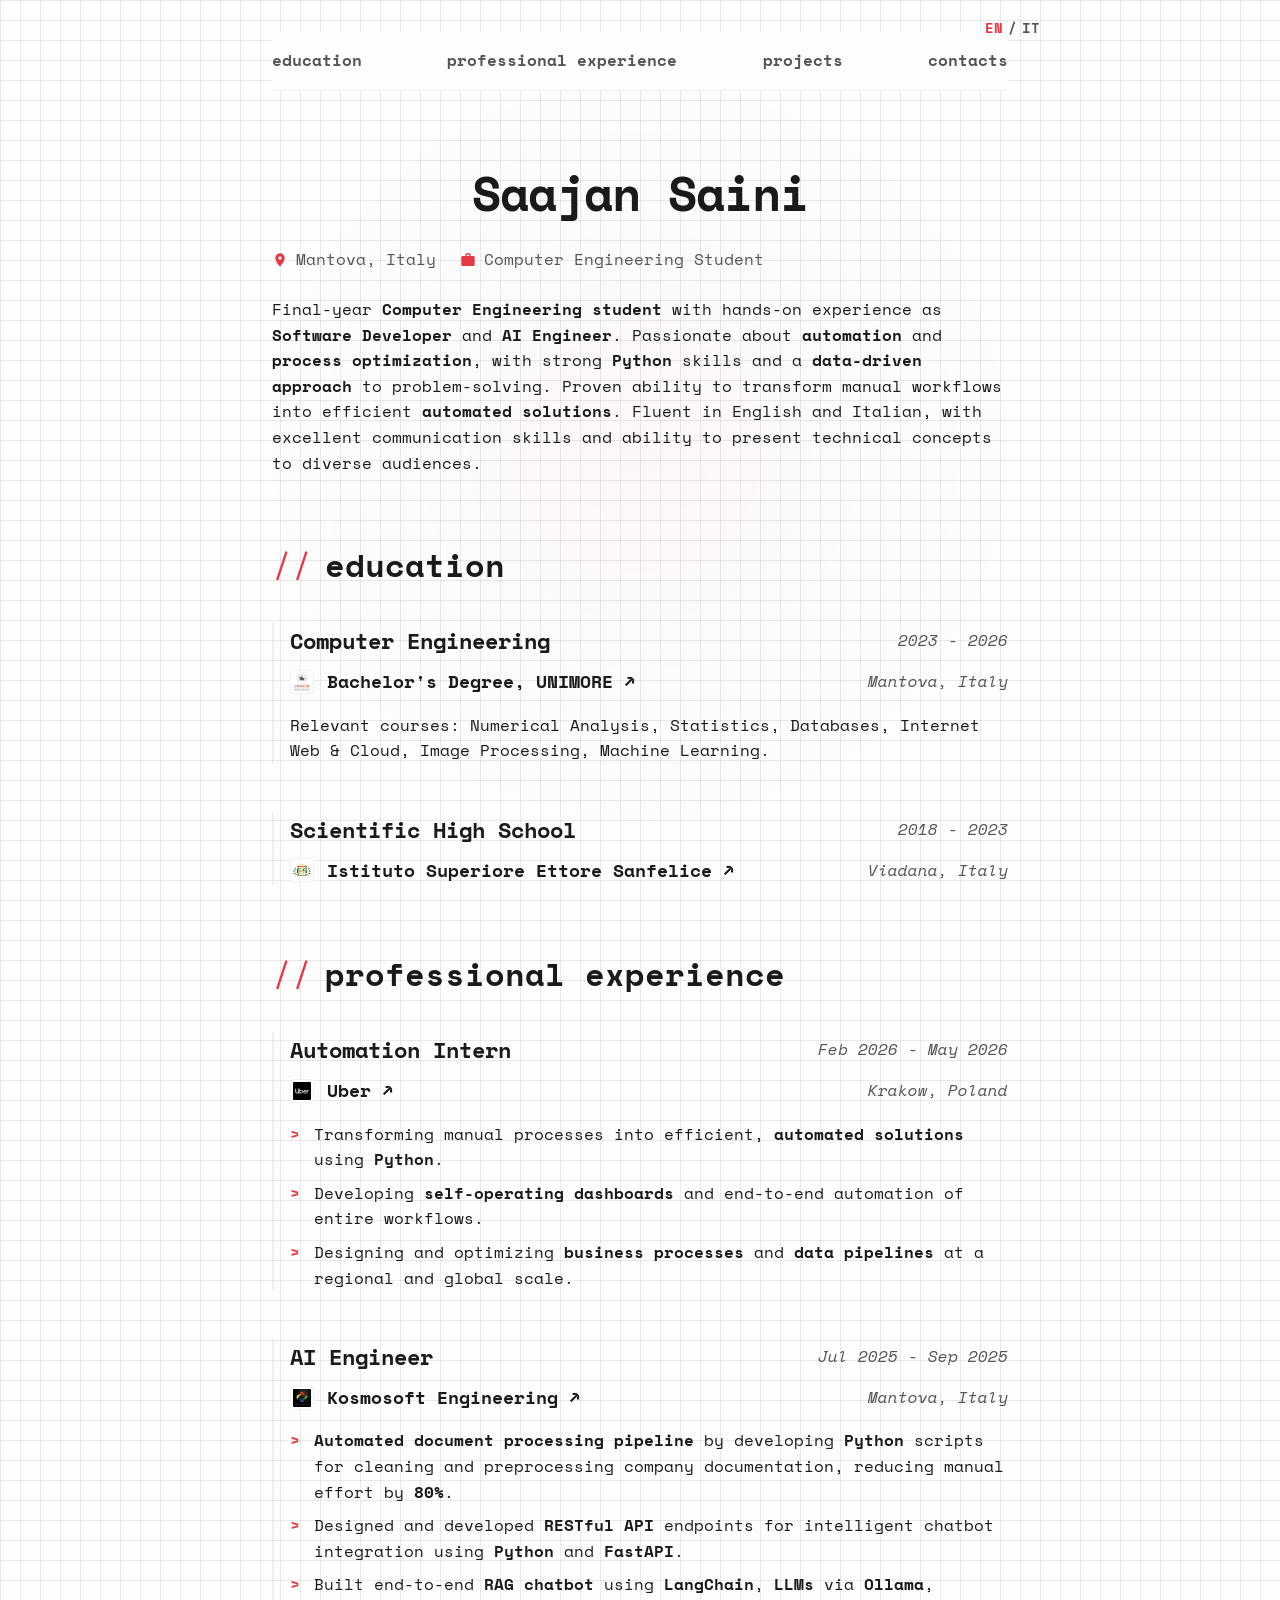
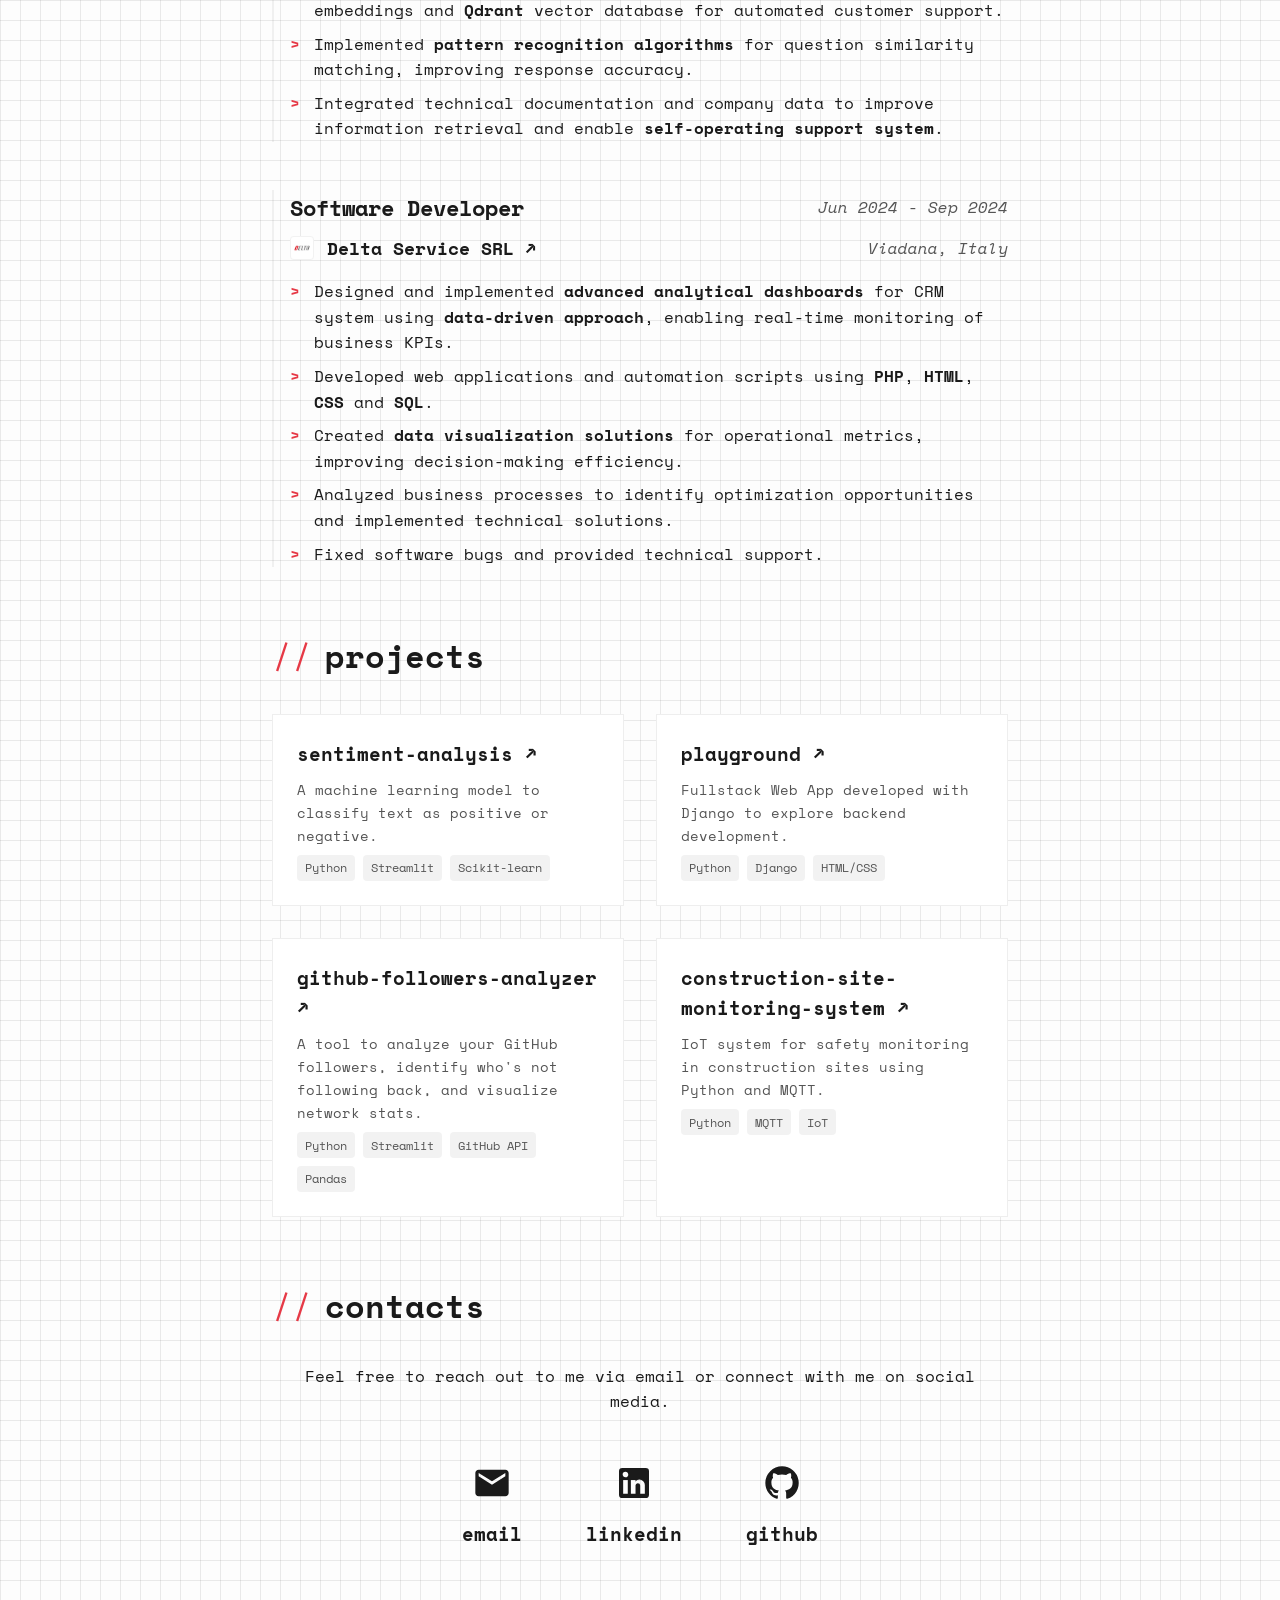
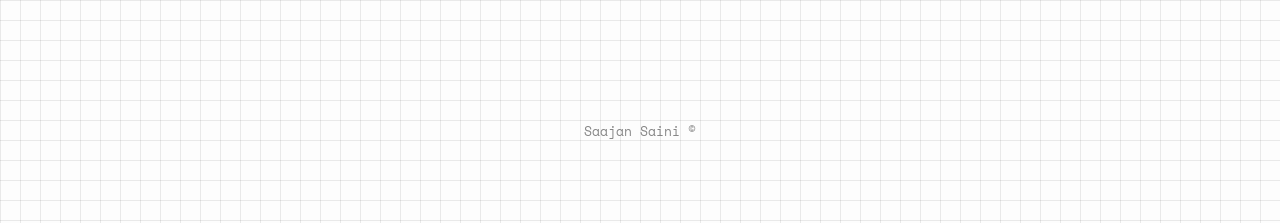
==== index.html @ 2922c790 "changed internship end date" ====
<!DOCTYPE html>
<html lang="en">

<head>
    <meta charset="UTF-8">
    <meta name="viewport" content="width=device-width, initial-scale=1.0">
    <title>Saajan Saini</title>
    <link rel="stylesheet" href="style.css">
    <link rel="preconnect" href="https://fonts.googleapis.com">
    <link rel="preconnect" href="https://fonts.gstatic.com" crossorigin>
    <link href="https://fonts.googleapis.com/css2?family=Space+Mono:wght@400;700&display=swap" rel="stylesheet">
    <link rel="icon" href="favicon.svg" type="image/svg+xml">
</head>

<body class="home-page">
    <div class="container">
        <nav class="navbar">
            <ul>
                <li><a href="#education" data-i18n="nav.education">education</a></li>
                <li><a href="#experience" data-i18n="nav.experience">professional experience</a></li>
                <li><a href="#projects" data-i18n="nav.projects">projects</a></li>
                <li><a href="#contacts" data-i18n="nav.contacts">contacts</a></li>
            </ul>
            <div class="language-switcher">
                <span id="lang-en" class="lang-option active">EN</span>
                <span class="separator">/</span>
                <span id="lang-it" class="lang-option">IT</span>
            </div>
        </nav>

        <header id="home">
            <h1>Saajan Saini</h1>
            <div class="header-info">
                <div class="info-item">
                    <svg width="16" height="16" viewBox="0 0 24 24" fill="none" xmlns="http://www.w3.org/2000/svg">
                        <path
                            d="M12 2C8.13 2 5 5.13 5 9c0 5.25 7 13 7 13s7-7.75 7-13c0-3.87-3.13-7-7-7zm0 9.5c-1.38 0-2.5-1.12-2.5-2.5s1.12-2.5 2.5-2.5 2.5 1.12 2.5 2.5-1.12 2.5-2.5 2.5z"
                            fill="currentColor" />
                    </svg>
                    <span data-i18n="loc.mantova">Mantova, Italy</span>
                </div>
                <div class="info-item">
                    <svg width="16" height="16" viewBox="0 0 24 24" fill="none" xmlns="http://www.w3.org/2000/svg">
                        <path
                            d="M20 6h-4V4c0-1.11-.89-2-2-2h-4c-1.11 0-2 .89-2 2v2H4c-1.11 0-1.99.89-1.99 2L2 19c0 1.11.89 2 2 2h16c1.11 0 2-.89 2-2V8c0-1.11-.89-2-2-2zm-6 0h-4V4h4v2z"
                            fill="currentColor" />
                    </svg>
                    <span data-i18n="header.role">Computer Engineering Student</span>
                </div>
            </div>
            <p data-i18n="header.description">Final-year <strong>Computer Engineering student</strong> with hands-on
                experience as <strong>Software
                    Developer</strong> and <strong>AI Engineer</strong>.
                Passionate about <strong>automation</strong> and <strong>process optimization</strong>, with strong
                <strong>Python</strong> skills and a <strong>data-driven approach</strong> to
                problem-solving. Proven ability to transform manual workflows into efficient <strong>automated
                    solutions</strong>. Fluent
                in English
                and Italian, with excellent communication skills and ability to present technical concepts to diverse
                audiences.
            </p>
        </header>

        <section id="education">
            <h2 data-i18n="section.education">education</h2>
            <div class="education-item">
                <div class="education-header">
                    <h3 data-i18n="edu.uni.title">Computer
                        Engineering</h3>
                    <span class="date">2023 - 2026</span>
                </div>
                <div class="education-subheader">
                    <div class="name-wrapper">
                        <img src="logos/unimore.jpeg" alt="Unimore Logo" class="company-logo">
                        <p class="institution">
                            <span data-i18n="edu.uni.degree_prefix">Bachelor's Degree, </span>
                            <a href="https://inginf.unimn.it" target="_blank" data-i18n="edu.uni.name">UNIMORE
                                &#8599;</a>
                        </p>
                    </div>
                    <span class="location" data-i18n="loc.mantova">Mantova, Italy</span>
                </div>
                <p data-i18n="edu.uni.courses">Relevant courses: Numerical Analysis, Statistics,
                    Databases, Internet Web & Cloud, Image
                    Processing,
                    Machine Learning.
                </p>
            </div>
            <div class="education-item">
                <div class="education-header">
                    <h3 data-i18n="edu.hs.title">Scientific
                        High School</h3>
                    <span class="date">2018 - 2023</span>
                </div>
                <div class="education-subheader">
                    <div class="name-wrapper">
                        <img src="logos/sanfelice.jpeg" alt="Sanfelice Logo" class="company-logo">
                        <p class="institution">
                            <a href="https://www.istitutosanfelice.edu.it/percorsi-studio?id=13" target="_blank"
                                data-i18n="edu.hs.name">Istituto Superiore Ettore Sanfelice &#8599;</a>
                        </p>
                    </div>
                    <span class="location" data-i18n="loc.viadana">Viadana, Italy</span>
                </div>
            </div>
        </section>

        <section id="experience" class="work">
            <h2 data-i18n="section.experience">professional experience</h2>
            <div class="job">
                <div class="job-header">
                    <h3>Automation Intern</h3>
                    <span class="date" data-i18n="exp.uber.date">Feb 2026 - May 2026</span>
                </div>
                <div class="job-subheader">
                    <div class="name-wrapper">
                        <img src="logos/uber.jpeg" alt="Uber Logo" class="company-logo">
                        <p class="company"><a href="https://www.uber.com" target="_blank">Uber &#8599;</a></p>
                    </div>
                    <span class="location" data-i18n="loc.krakow">Krakow, Poland</span>
                </div>
                <ul>
                    <li data-i18n="exp.uber.desc1">Transforming manual processes into efficient, <strong>automated
                            solutions</strong> using <strong>Python</strong>.</li>
                    <li data-i18n="exp.uber.desc2">Developing <strong>self-operating dashboards</strong> and end-to-end
                        automation of entire workflows.</li>
                    <li data-i18n="exp.uber.desc3">Designing and optimizing <strong>business processes</strong> and
                        <strong>data pipelines</strong> at a regional and global scale.
                    </li>
                </ul>
            </div>
            <div class="job">
                <div class="job-header">
                    <h3>AI Engineer</h3>
                    <span class="date" data-i18n="exp.kosmo.date">Jul 2025 - Sep 2025</span>
                </div>
                <div class="job-subheader">
                    <div class="name-wrapper">
                        <img src="logos/kosmosoft_engineering.jpeg" alt="Kosmosoft Logo" class="company-logo">
                        <p class="company"><a href="https://www.kosmosoft.eu" target="_blank">Kosmosoft Engineering
                                &#8599;</a></p>
                    </div>
                    <span class="location" data-i18n="loc.mantova">Mantova, Italy</span>
                </div>
                <ul>
                    <li data-i18n="exp.kosmo.desc1"><strong>Automated document processing pipeline</strong> by
                        developing <strong>Python</strong>
                        scripts for cleaning and
                        preprocessing company documentation, reducing manual effort by <strong>80%</strong>.</li>
                    <li data-i18n="exp.kosmo.desc2">Designed and developed <strong>RESTful API</strong> endpoints for
                        intelligent chatbot
                        integration using <strong>Python</strong>
                        and <strong>FastAPI</strong>.</li>
                    <li data-i18n="exp.kosmo.desc3">Built end-to-end <strong>RAG chatbot</strong> using
                        <strong>LangChain</strong>,
                        <strong>LLMs</strong> via <strong>Ollama</strong>, embeddings and <strong>Qdrant</strong> vector
                        database for automated customer support.
                    </li>
                    <li data-i18n="exp.kosmo.desc4">Implemented <strong>pattern recognition algorithms</strong> for
                        question similarity matching,
                        improving response
                        accuracy.</li>
                    <li data-i18n="exp.kosmo.desc5">Integrated technical documentation and company data to improve
                        information retrieval and enable
                        <strong>self-operating support system</strong>.
                    </li>
                </ul>
            </div>
            <div class="job">
                <div class="job-header">
                    <h3>Software Developer</h3>
                    <span class="date" data-i18n="exp.delta.date">Jun 2024 - Sep 2024</span>
                </div>
                <div class="job-subheader">
                    <div class="name-wrapper">
                        <img src="logos/delta_service.jpeg" alt="Delta Service Logo" class="company-logo">
                        <p class="company"><a href="https://www.deltaviadana.it" target="_blank">Delta Service SRL
                                &#8599;</a></p>
                    </div>
                    <span class="location" data-i18n="loc.viadana">Viadana, Italy</span>
                </div>
                <ul>
                    <li data-i18n="exp.delta.desc1">Designed and implemented <strong>advanced analytical
                            dashboards</strong> for CRM system using
                        <strong>data-driven
                            approach</strong>, enabling real-time monitoring of business KPIs.
                    </li>
                    <li data-i18n="exp.delta.desc2">Developed web applications and automation scripts using
                        <strong>PHP</strong>,
                        <strong>HTML</strong>, <strong>CSS</strong> and <strong>SQL</strong>.
                    </li>
                    <li data-i18n="exp.delta.desc3">Created <strong>data visualization solutions</strong> for
                        operational metrics, improving
                        decision-making
                        efficiency.</li>
                    <li data-i18n="exp.delta.desc4">Analyzed business processes to identify optimization opportunities
                        and implemented technical
                        solutions.</li>
                    <li data-i18n="exp.delta.desc5">Fixed software bugs and provided technical support.</li>
                </ul>
            </div>
        </section>

        <section id="projects">
            <h2 data-i18n="section.projects">projects</h2>
            <ul>
                <li>
                    <a href="https://github.com/saajann/sentiment-analysis" target="_blank">sentiment-analysis
                        &#8599;</a>
                    <p data-i18n="proj.sentiment">A machine learning model to classify text as positive or negative.</p>
                    <div class="tech-stack">
                        <span class="tech-tag">Python</span>
                        <span class="tech-tag">Streamlit</span>
                        <span class="tech-tag">Scikit-learn</span>
                    </div>
                </li>
                <li>
                    <a href="https://github.com/saajann/playground" target="_blank">playground &#8599;</a>
                    <p data-i18n="proj.playground">Fullstack Web App developed with Django to explore backend
                        development.</p>
                    <div class="tech-stack">
                        <span class="tech-tag">Python</span>
                        <span class="tech-tag">Django</span>
                        <span class="tech-tag">HTML/CSS</span>
                    </div>
                </li>
                <li>
                    <a href="https://github.com/saajann/github-followers-analyzer"
                        target="_blank">github-followers-analyzer &#8599;</a>
                    <p data-i18n="proj.followers">A tool to analyze your GitHub followers, identify who's not following
                        back, and visualize network
                        stats.</p>
                    <div class="tech-stack">
                        <span class="tech-tag">Python</span>
                        <span class="tech-tag">Streamlit</span>
                        <span class="tech-tag">GitHub API</span>
                        <span class="tech-tag">Pandas</span>
                    </div>
                </li>
                <li>
                    <a href="https://github.com/saajann/construction-site-monitoring-system"
                        target="_blank">construction-site-monitoring-system &#8599;</a>
                    <p data-i18n="proj.iot">IoT system for safety monitoring in construction sites using Python and
                        MQTT.</p>
                    <div class="tech-stack">
                        <span class="tech-tag">Python</span>
                        <span class="tech-tag">MQTT</span>
                        <span class="tech-tag">IoT</span>
                    </div>
                </li>
            </ul>
        </section>

        <section id="contacts">
            <h2 data-i18n="section.contacts">contacts</h2>
            <p data-i18n="contacts.desc">Feel free to reach out to me via email or connect with me on social media.</p>
            <ul>
                <li>
                    <a href="mailto:">
                        <svg viewBox="0 0 24 24" xmlns="http://www.w3.org/2000/svg">
                            <path
                                d="M20 4H4c-1.1 0-1.99.9-1.99 2L2 18c0 1.1.9 2 2 2h16c1.1 0 2-.9 2-2V6c0-1.1-.9-2-2-2zm0 4l-8 5-8-5V6l8 5 8-5v2z" />
                        </svg>
                        <span>email</span>
                    </a>
                </li>
                <li>
                    <a href="https://linkedin.com/in/saajan-saini" target="_blank">
                        <svg viewBox="0 0 24 24" xmlns="http://www.w3.org/2000/svg">
                            <path
                                d="M19 3a2 2 0 0 1 2 2v14a2 2 0 0 1-2 2H5a2 2 0 0 1-2-2V5a2 2 0 0 1 2-2h14m-.5 15.5v-5.3a3.26 3.26 0 0 0-3.26-3.26c-.85 0-1.84.52-2.32 1.3v-1.11h-2.79v8.37h2.79v-4.93c0-.77.62-1.4 1.39-1.4a1.4 1.4 0 0 1 1.4 1.4v4.93h2.79M6.88 8.56a1.68 1.68 0 0 0 1.68-1.68c0-.93-.75-1.69-1.68-1.69a1.69 1.69 0 0 0-1.69 1.69c0 .93.76 1.68 1.69 1.68m1.39 9.94v-8.37H5.5v8.37h2.77z" />
                        </svg>
                        <span>linkedin</span>
                    </a>
                </li>
                <li>
                    <a href="https://github.com/saajann" target="_blank">
                        <svg viewBox="0 0 24 24" xmlns="http://www.w3.org/2000/svg">
                            <path
                                d="M12 2A10 10 0 0 0 2 12c0 4.42 2.87 8.17 6.84 9.5.5.08.66-.17.66-.45v-1.69c-2.77.6-3.36-1.34-3.36-1.34-.46-1.16-1.11-1.47-1.11-1.47-.91-.62.07-.6.07-.6 1 .07 1.53 1.03 1.53 1.03.87 1.52 2.34 1.07 2.91.83.09-.65.35-1.09.63-1.34-2.22-.25-4.55-1.11-4.55-4.92 0-1.11.38-2 1.03-2.71-.1-.25-.45-1.29.1-2.64 0 0 .84-.27 2.75 1.02a9.56 9.56 0 0 1 5 0c1.91-1.29 2.75-1.02 2.75-1.02.55 1.35.2 2.39.1 2.64.65.71 1.03 1.6 1.03 2.71 0 3.82-2.34 4.66-4.57 4.91.36.31.69.92.69 1.85v2.74c0 .27.16.54.67.45A10 10 0 0 0 12 2z" />
                        </svg>
                        <span>github</span>
                    </a>
                </li>
            </ul>
        </section>

        <footer>
            <p>Saajan Saini &copy;</p>
        </footer>
    </div>
    <script src="script.js"></script>
</body>

</html>
---- style.css ----
html {
    scroll-behavior: smooth;
}

:root {
    --bg-color: #fdfdfd;
    --text-color: #1a1a1a;
    --text-muted: #555;
    --accent-color: #e63946;
    /* Vibrant Red */
    --font-main: 'Space Mono', monospace;
    --spacing-unit: 1rem;
    --container-width: 800px;
}

* {
    box-sizing: border-box;
}

body {
    background-color: var(--bg-color);
    background-image:
        linear-gradient(90deg, rgba(0, 0, 0, 0.08) 1px, transparent 1px),
        linear-gradient(rgba(0, 0, 0, 0.08) 1px, transparent 1px);
    background-size: 20px 20px;
    color: var(--text-color);
    font-family: var(--font-main);
    font-size: 16px;
    line-height: 1.6;
    margin: 0;
    padding: 0;
    min-height: 100vh;
    display: flex;
    flex-direction: column;
}

/* Cool background element */
body::before {
    content: '';
    position: fixed;
    top: 0;
    left: 0;
    width: 100%;
    height: 100%;
    background: radial-gradient(circle at 50% 50%, rgba(230, 57, 70, 0.03) 0%, transparent 50%);
    pointer-events: none;
    z-index: -1;
}

.container {
    max-width: var(--container-width);
    margin: 0 auto;
    padding: 2rem;
    width: 100%;
    flex: 1;
    position: relative;
}

/* Top Bar (Language + Contacts) */
.top-bar {
    display: flex;
    justify-content: flex-end;
    align-items: center;
    gap: 1.5rem;
    margin-bottom: 2rem;
    font-size: 0.9rem;
}



.top-contacts {
    display: flex;
    gap: 1rem;
}

.top-contacts a {
    color: var(--text-muted);
    text-decoration: none;
    border: none;
    transition: color 0.3s ease;
}

.top-contacts a:hover {
    color: var(--accent-color);
}

/* Navbar */
.navbar {
    margin-bottom: 4rem;
    border-bottom: 1px solid rgba(0, 0, 0, 0.05);
    padding-bottom: 1rem;
    background-color: var(--bg-color);
    padding-top: 1rem;
}

.navbar ul {
    list-style: none;
    padding: 0;
    margin: 0;
    display: flex;
    justify-content: space-between;
    align-items: center;
    width: 100%;
}

/* Language Switcher */
.language-switcher {
    position: absolute;
    top: 1rem;
    right: 0;
    display: flex;
    gap: 0.3rem;
    font-size: 0.9rem;
    font-weight: 700;
}

.lang-option {
    cursor: pointer;
    color: var(--text-muted);
    transition: color 0.3s ease;
}

.lang-option.active {
    color: var(--accent-color);
}

.lang-option:hover {
    color: var(--text-color);
}

.separator {
    color: var(--text-muted);
}

.navbar a {
    color: var(--text-muted);
    text-decoration: none;
    border-bottom: none;
    transition: color 0.3s ease;
    font-weight: 700;
}

.navbar a:hover {
    color: var(--accent-color);
}

/* Header */
header {
    margin-bottom: 4rem;
    animation: fadeIn 0.8s ease-out;
}

header h1 {
    font-size: 3rem;
    margin-bottom: 1rem;
    letter-spacing: -1px;
    text-align: center;
}

.header-info {
    display: flex;
    flex-wrap: wrap;
    gap: 1.5rem;
    margin-bottom: 1.5rem;
    color: var(--text-muted);
}

.info-item {
    display: flex;
    align-items: center;
    gap: 0.5rem;
}

.info-item svg {
    color: var(--accent-color);
}

/* Typography */
h1,
h2,
h3,
h4,
h5 {
    font-weight: 700;
    margin: 0;
    color: var(--text-color);
}

h2 {
    font-size: 2rem;
    margin-bottom: 2rem;
    display: flex;
    align-items: center;
}

h2::before {
    content: '//';
    color: var(--accent-color);
    margin-right: 0.8rem;
    font-weight: 400;
}

p {
    margin-bottom: 1rem;
}

a {
    color: var(--text-color);
    text-decoration: none;
    border-bottom: 1px solid var(--text-color);
    transition: all 0.2s ease;
}

a:hover {
    color: var(--accent-color);
    border-bottom-color: var(--accent-color);
}

/* Sections */
section {
    margin: 4rem 0;
    animation: slideUp 0.8s ease-out;
}

/* Education & Experience Items */
.education-item,
.job {
    margin-bottom: 3rem;
    padding-left: 1rem;
    border-left: 2px solid rgba(0, 0, 0, 0.05);
    transition: border-left-color 0.3s ease;
}

.education-item:hover,
.job:hover {
    border-left-color: var(--accent-color);
}

.education-header,
.job-header {
    display: flex;
    justify-content: space-between;
    align-items: center;
    margin-bottom: 0.5rem;
    flex-wrap: wrap;
    gap: 1rem;
}

.job-header h3 {
    font-size: 1.4rem;
    border-bottom: none;
}

.job-title-wrapper {
    display: flex;
    align-items: center;
    gap: 0.8rem;
}

.name-wrapper {
    display: flex;
    align-items: center;
    gap: 0.8rem;
}

.company-logo {
    width: 24px;
    height: 24px;
    border-radius: 4px;
    object-fit: contain;
    background-color: white;
    border: 1px solid rgba(0, 0, 0, 0.05);
    padding: 2px;
}

.education-subheader,
.job-subheader {
    display: flex;
    justify-content: space-between;
    align-items: center;
    margin-bottom: 1rem;
    color: var(--text-muted);
    font-size: 0.9rem;
    flex-wrap: wrap;
    gap: 0.5rem;
}

.institution,
.company {
    font-weight: 700;
    color: var(--text-color);
    margin: 0;
    font-size: 1.15rem;
}

.institution a,
.company a {
    border-bottom: none;
}

.date,
.location {
    color: var(--text-muted);
    font-style: italic;
    font-size: 1rem;
}

.education-header h3,
.education-header h3 a,
.job-header h3 {
    border-bottom: none;
    font-size: 1.4rem;
}

.education-header h3 a:hover {
    color: var(--accent-color);
}

.company a {
    border-bottom: none;
}

/* Lists */
ul {
    list-style: none;
    padding: 0;
    margin: 0;
}

.job ul li,
.education-item ul li {
    position: relative;
    padding-left: 1.5rem;
    margin-bottom: 0.5rem;
}

.job ul li::before,
.education-item ul li::before {
    content: '>';
    position: absolute;
    left: 0;
    color: var(--accent-color);
    font-weight: 700;
}

/* Tables */
.course-table {
    width: 100%;
    border-collapse: collapse;
    margin-top: 1.5rem;
    font-size: 0.9rem;
}

.course-table th,
.course-table td {
    border: 1px solid #eee;
    padding: 10px;
}

.course-table th {
    background-color: #f9f9f9;
    text-align: left;
    font-weight: 700;
}

/* Projects List */
#projects ul {
    display: grid;
    grid-template-columns: repeat(auto-fill, minmax(250px, 1fr));
    gap: 2rem;
}

#projects ul li {
    background: #fff;
    padding: 1.5rem;
    border: 1px solid #eee;
    transition: transform 0.3s ease, box-shadow 0.3s ease;
}

#projects ul li:hover {
    transform: translateY(-5px);
    box-shadow: 0 10px 20px rgba(0, 0, 0, 0.05);
    border-color: var(--accent-color);
}

#projects h3 {
    /* Assuming h3 inside li for project title if structured that way, else a tag */
    margin-bottom: 0.5rem;
}

#projects a {
    font-weight: 700;
    border-bottom: none;
    display: inline-block;
    margin-bottom: 0.5rem;
    font-size: 1.2rem;
}

#projects p {
    color: var(--text-muted);
    font-size: 0.9rem;
    margin: 0;
}

.all-projects {
    display: inline-block;
    margin-top: 2rem;
    font-weight: 700;
    font-size: 1.1rem;
}

/* Contacts Section */
#contacts {
    text-align: center;
    margin-bottom: 6rem;
}

#contacts ul {
    display: flex;
    justify-content: center;
    gap: 4rem;
    margin-top: 3rem;
    flex-wrap: wrap;
}

#contacts li {
    list-style: none;
}

#contacts a {
    display: flex;
    flex-direction: column;
    align-items: center;
    gap: 1rem;
    border-bottom: none;
    color: var(--text-color);
    transition: all 0.3s ease;
}

#contacts a:hover {
    color: var(--accent-color);
    transform: translateY(-5px);
}

#contacts svg {
    width: 40px;
    height: 40px;
    fill: currentColor;
    transition: transform 0.3s ease;
}

#contacts a:hover svg {
    transform: scale(1.1);
}

#contacts span {
    font-weight: 700;
    font-size: 1.2rem;
}

/* Footer */
footer {
    margin-top: auto;
    padding-top: 4rem;
    padding-bottom: 2rem;
    color: var(--text-muted);
    font-size: 0.8rem;
    text-align: center;
    opacity: 0.7;
}

/* Animations */
@keyframes fadeIn {
    from {
        opacity: 0;
    }

    to {
        opacity: 1;
    }
}

@keyframes slideUp {
    from {
        opacity: 0;
        transform: translateY(20px);
    }

    to {
        opacity: 1;
        transform: translateY(0);
    }
}

/* Mobile Responsiveness */
@media (max-width: 600px) {
    .container {
        padding: 1rem;
    }

    .navbar ul {
        flex-direction: column;
        gap: 0.8rem;
    }

    .top-bar {
        justify-content: space-between;
    }

    header h1 {
        font-size: 2rem;
    }

    .education-header,
    .job-header,
    .education-subheader,
    .job-subheader {
        flex-direction: column;
        align-items: flex-start;
    }

    #projects ul {
        grid-template-columns: 1fr;
    }
}

/* Disabled links */
a.disabled {
    pointer-events: none;
    color: var(--text-muted);
    border-bottom: 1px dashed var(--text-muted);
}

/* Tech Tags */
.tech-stack {
    display: flex;
    gap: 0.5rem;
    margin-top: 0.5rem;
    flex-wrap: wrap;
}

.tech-tag {
    font-size: 0.75rem;
    background-color: rgba(0, 0, 0, 0.05);
    padding: 0.2rem 0.5rem;
    border-radius: 4px;
    color: var(--text-muted);
    font-family: var(--font-main);
}
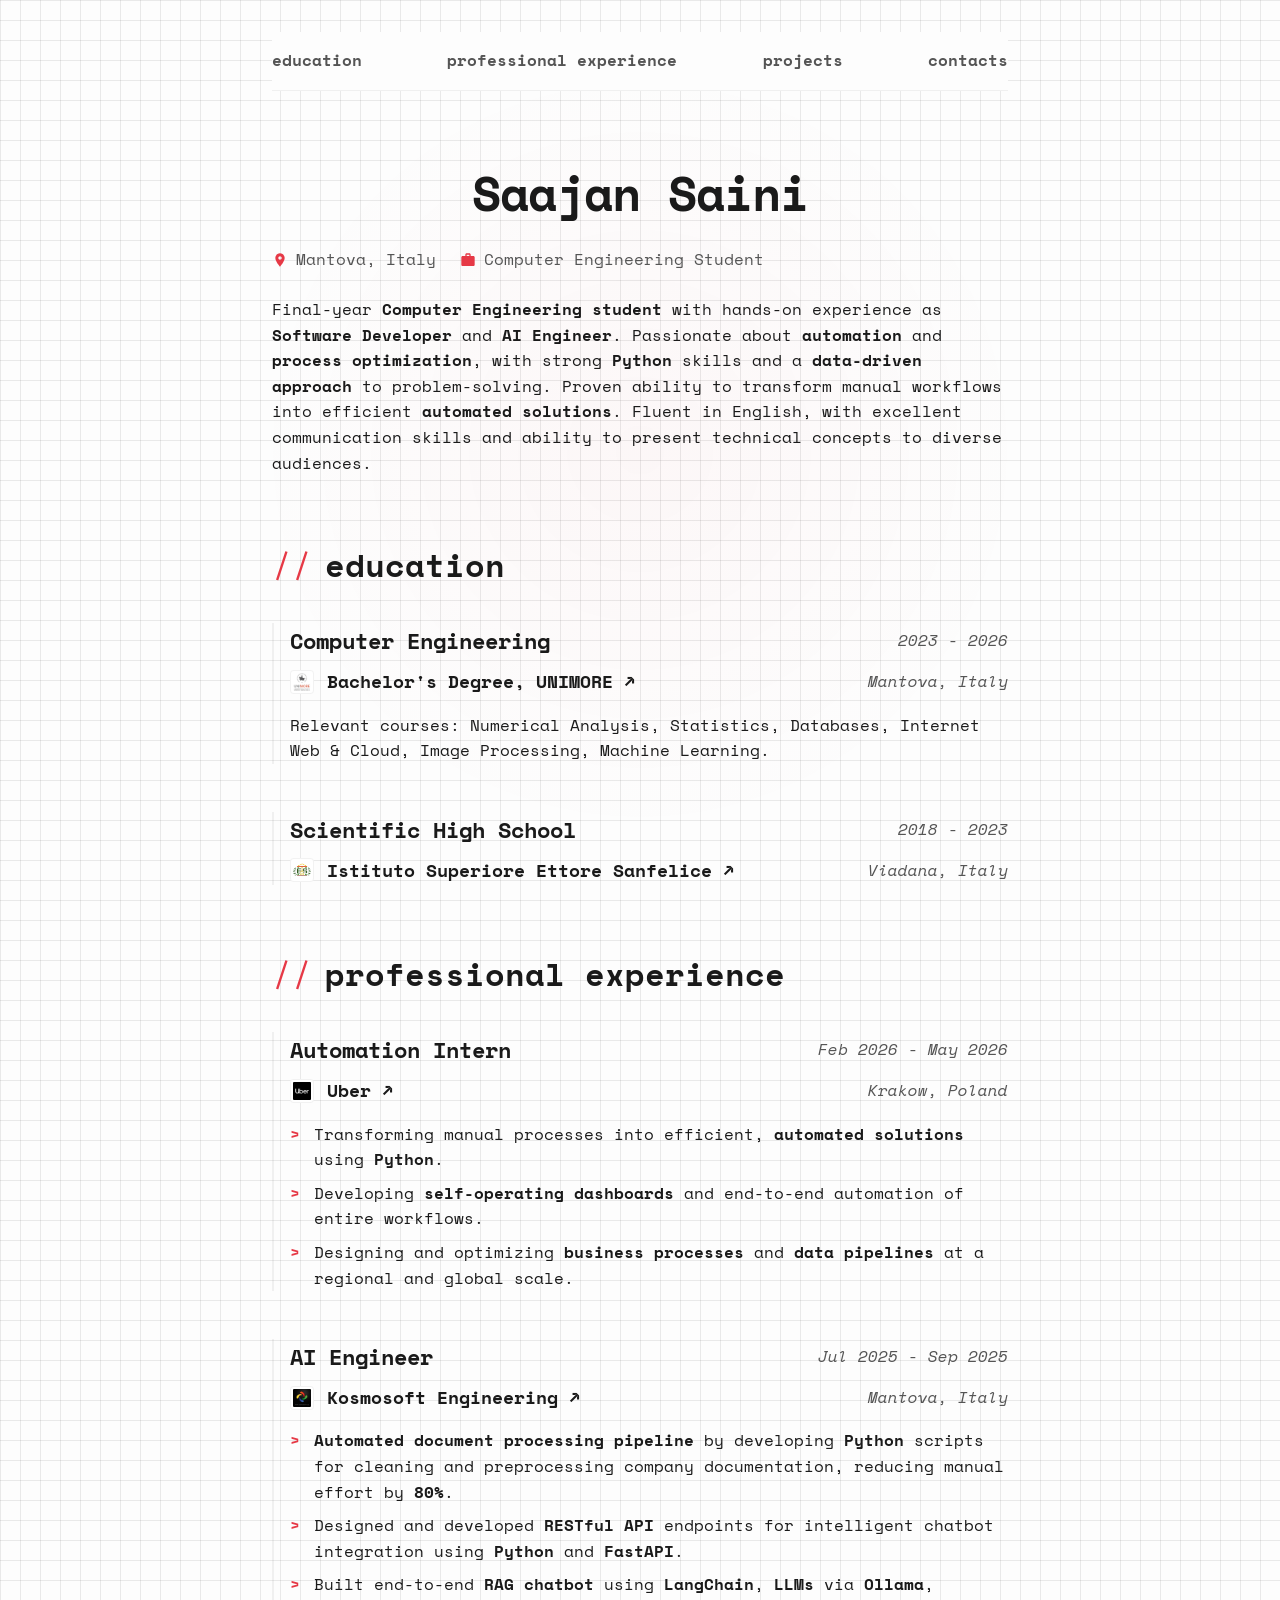
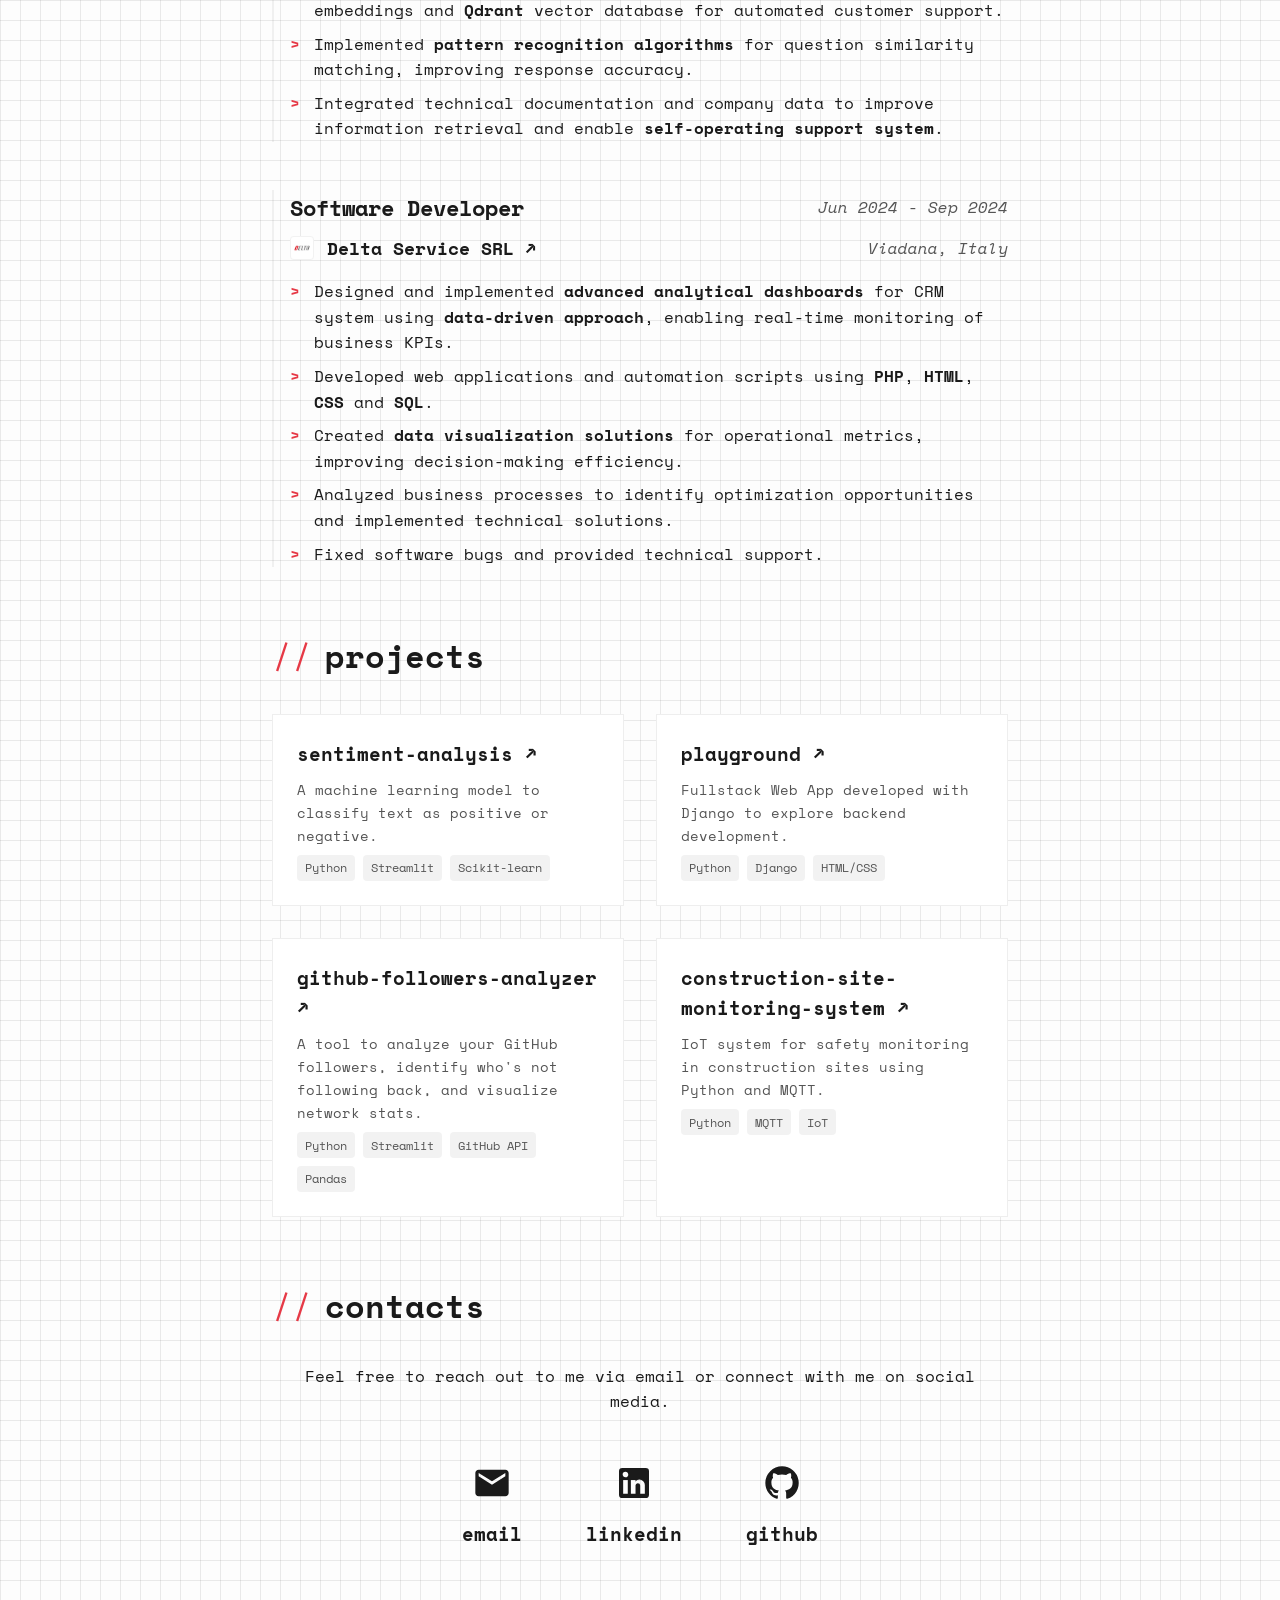
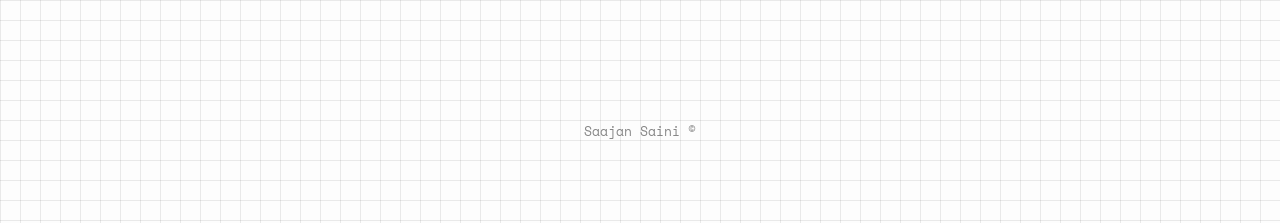
==== commit e78c5e56: "removed italian translation" ====
--- a/index.html
+++ b/index.html
@@ -21,11 +21,6 @@
                 <li><a href="#projects" data-i18n="nav.projects">projects</a></li>
                 <li><a href="#contacts" data-i18n="nav.contacts">contacts</a></li>
             </ul>
-            <div class="language-switcher">
-                <span id="lang-en" class="lang-option active">EN</span>
-                <span class="separator">/</span>
-                <span id="lang-it" class="lang-option">IT</span>
-            </div>
         </nav>
 
         <header id="home">
@@ -54,10 +49,8 @@
                 Passionate about <strong>automation</strong> and <strong>process optimization</strong>, with strong
                 <strong>Python</strong> skills and a <strong>data-driven approach</strong> to
                 problem-solving. Proven ability to transform manual workflows into efficient <strong>automated
-                    solutions</strong>. Fluent
-                in English
-                and Italian, with excellent communication skills and ability to present technical concepts to diverse
-                audiences.
+                    solutions</strong>. Fluent in English, with excellent communication skills and ability to present
+                technical concepts to diverse audiences.
             </p>
         </header>
 
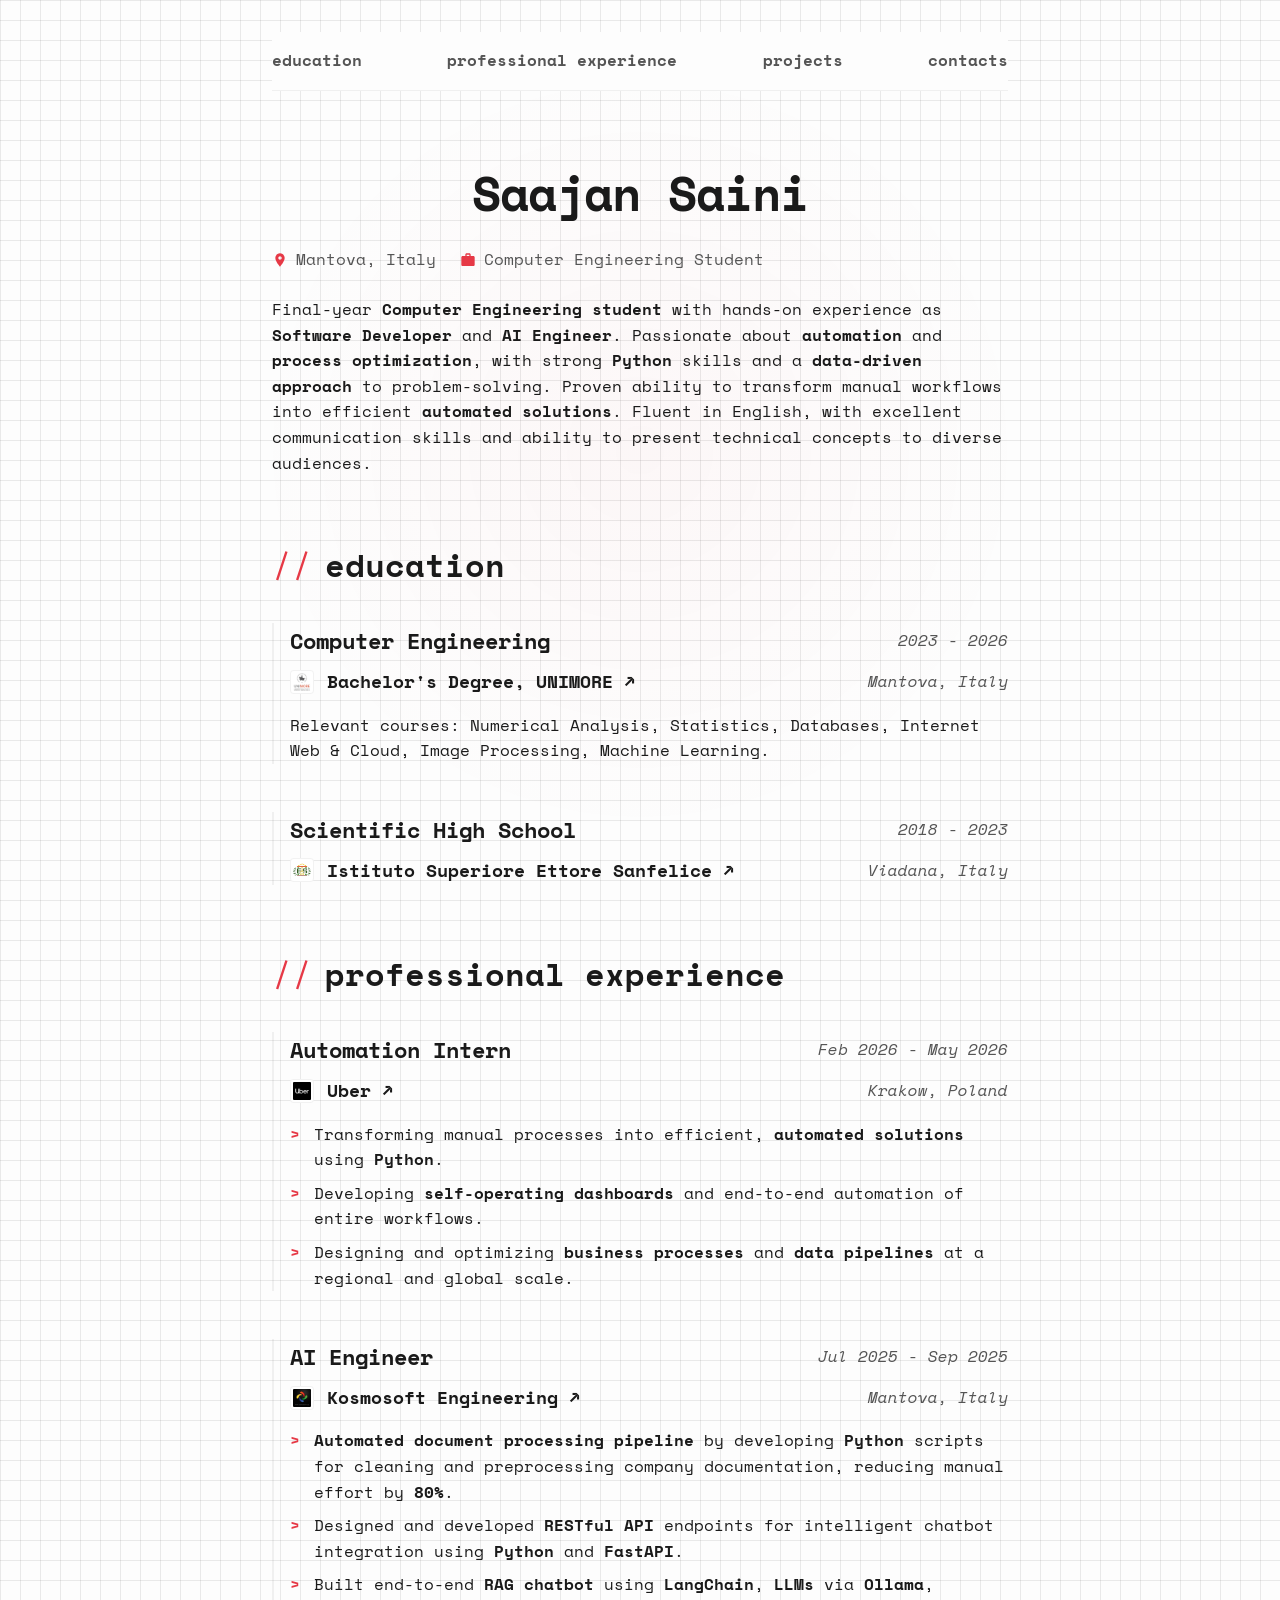
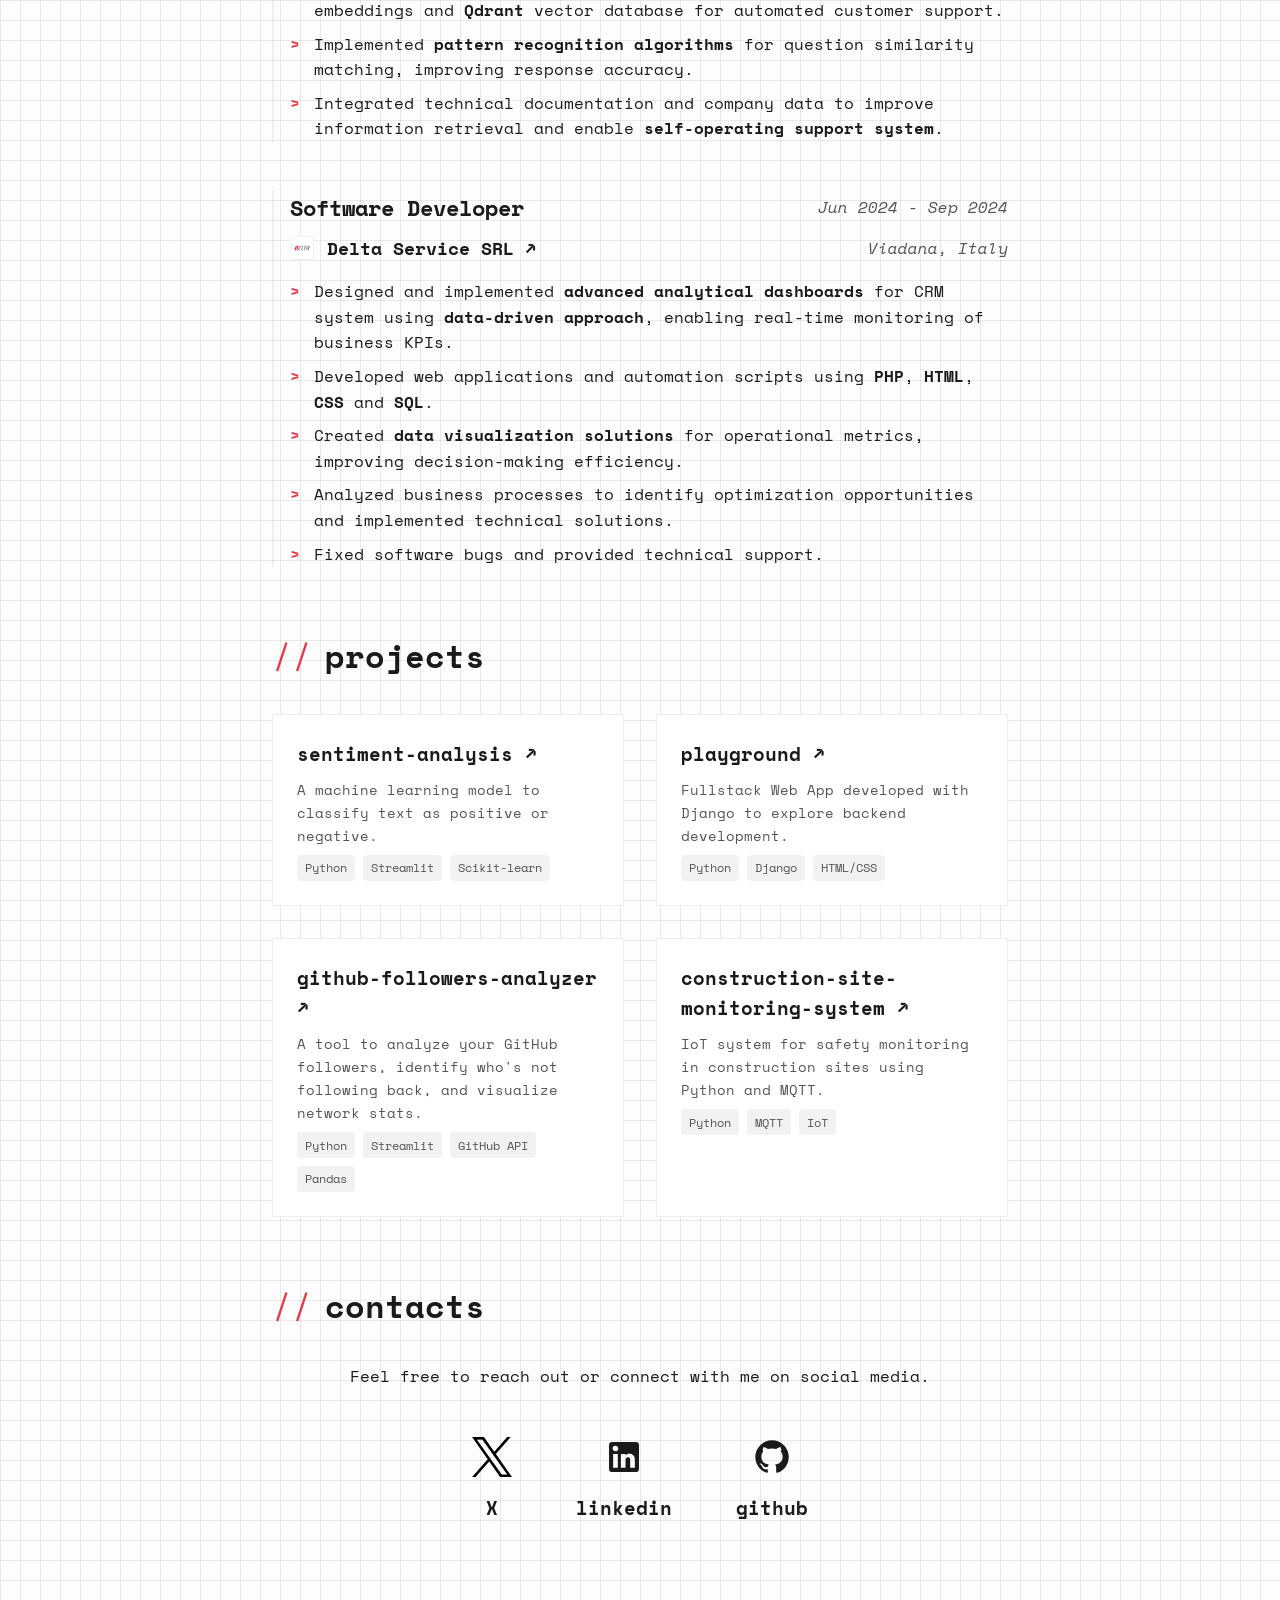
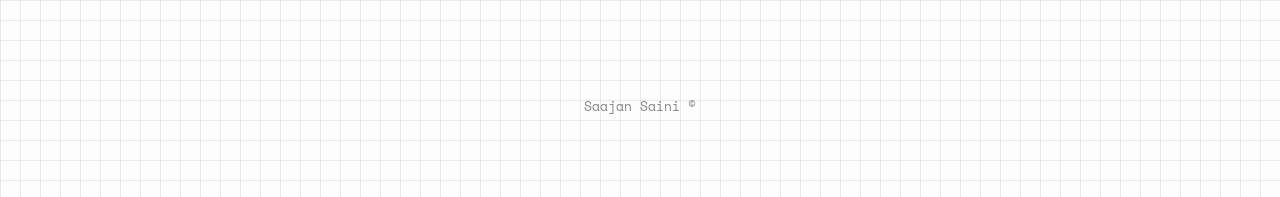
==== commit e9905ff7: "added X" ====
--- a/index.html
+++ b/index.html
@@ -246,15 +246,12 @@
 
         <section id="contacts">
             <h2 data-i18n="section.contacts">contacts</h2>
-            <p data-i18n="contacts.desc">Feel free to reach out to me via email or connect with me on social media.</p>
+            <p data-i18n="contacts.desc">Feel free to reach out or connect with me on social media.</p>
             <ul>
                 <li>
-                    <a href="mailto:">
-                        <svg viewBox="0 0 24 24" xmlns="http://www.w3.org/2000/svg">
-                            <path
-                                d="M20 4H4c-1.1 0-1.99.9-1.99 2L2 18c0 1.1.9 2 2 2h16c1.1 0 2-.9 2-2V6c0-1.1-.9-2-2-2zm0 4l-8 5-8-5V6l8 5 8-5v2z" />
-                        </svg>
-                        <span>email</span>
+                    <a href="https://x.com/saaj_n" target="_blank">
+                        <img src="logos/logo-black.png" alt="X — @saaj_n" class="social-icon">
+                        <span>X</span>
                     </a>
                 </li>
                 <li>
@@ -282,7 +279,6 @@
             <p>Saajan Saini &copy;</p>
         </footer>
     </div>
-    <script src="script.js"></script>
 </body>
 
 </html>
--- a/style.css
+++ b/style.css
@@ -458,6 +458,14 @@
     font-size: 1.2rem;
 }
 
+/* Image-based social icons (PNG/SVG) */
+#contacts img.social-icon {
+    width: 40px;
+    height: 40px;
+    object-fit: contain;
+    display: block;
+}
+
 /* Footer */
 footer {
     margin-top: auto;
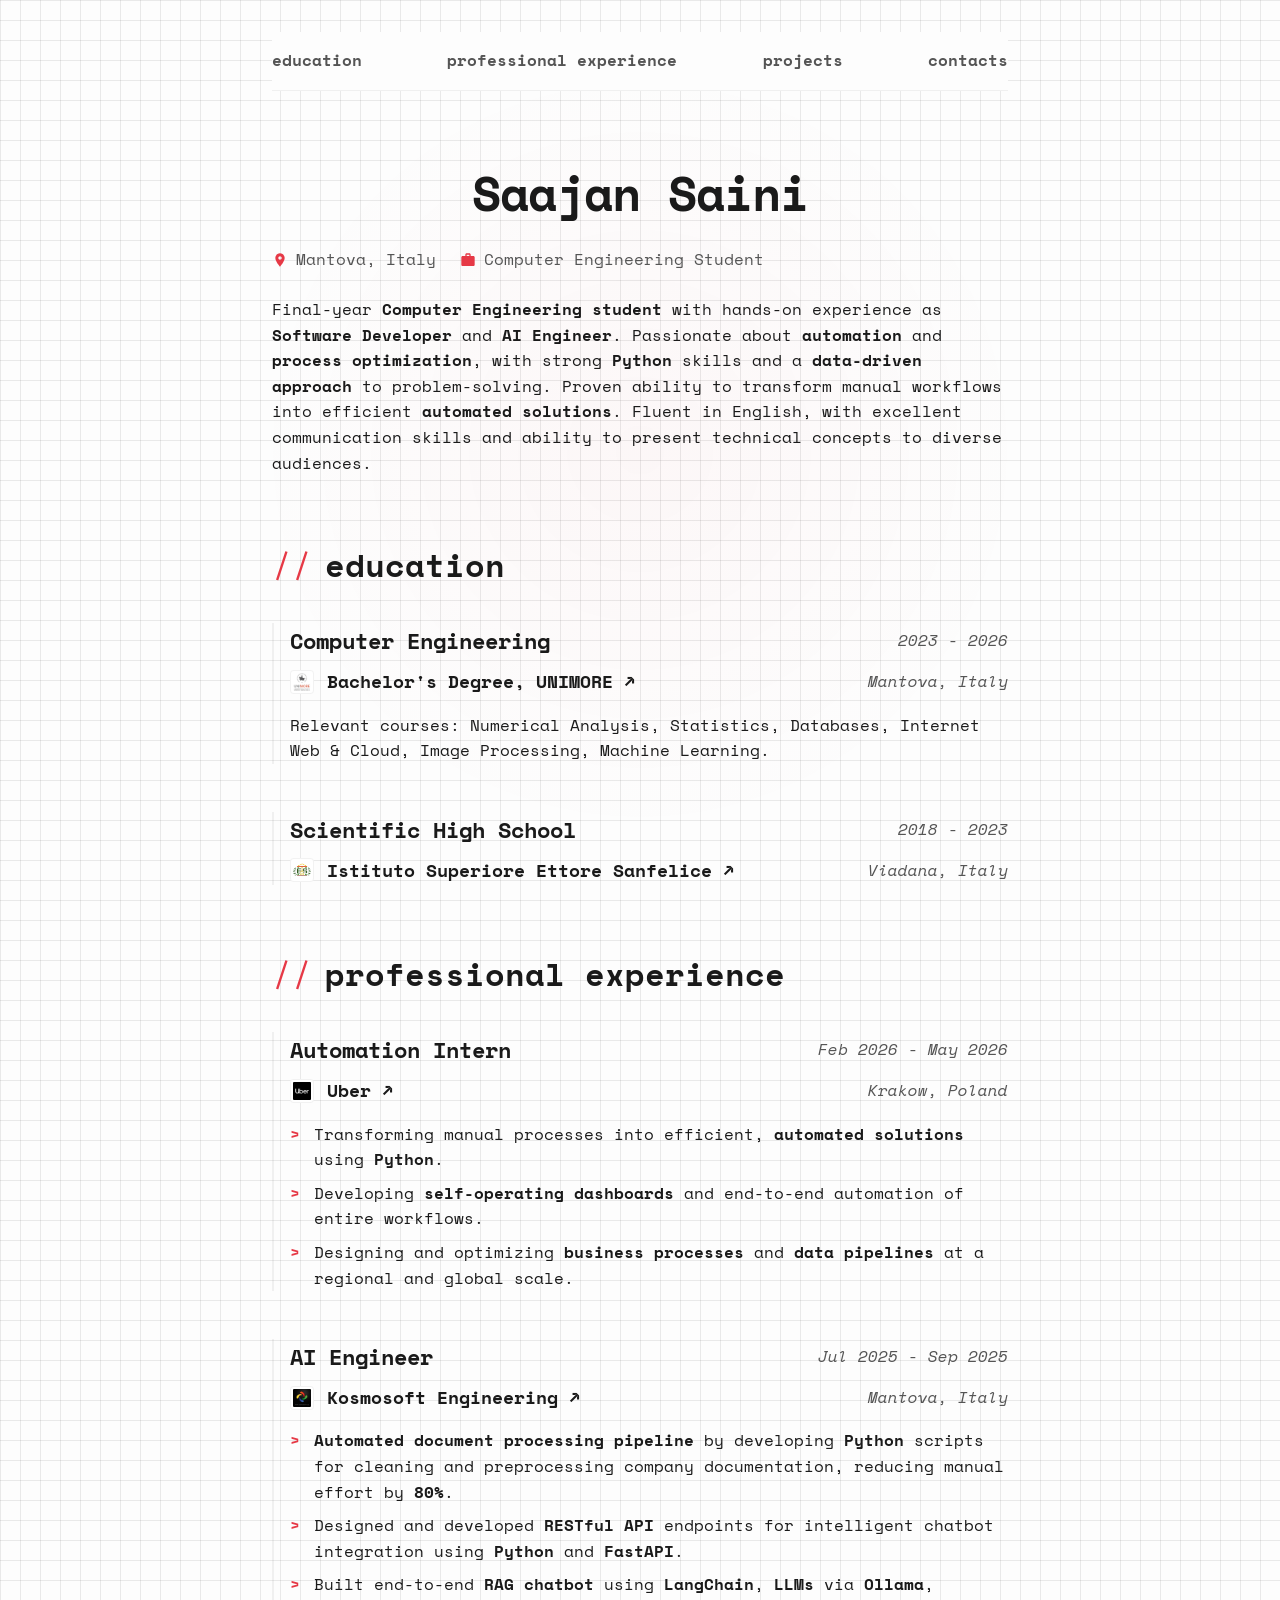
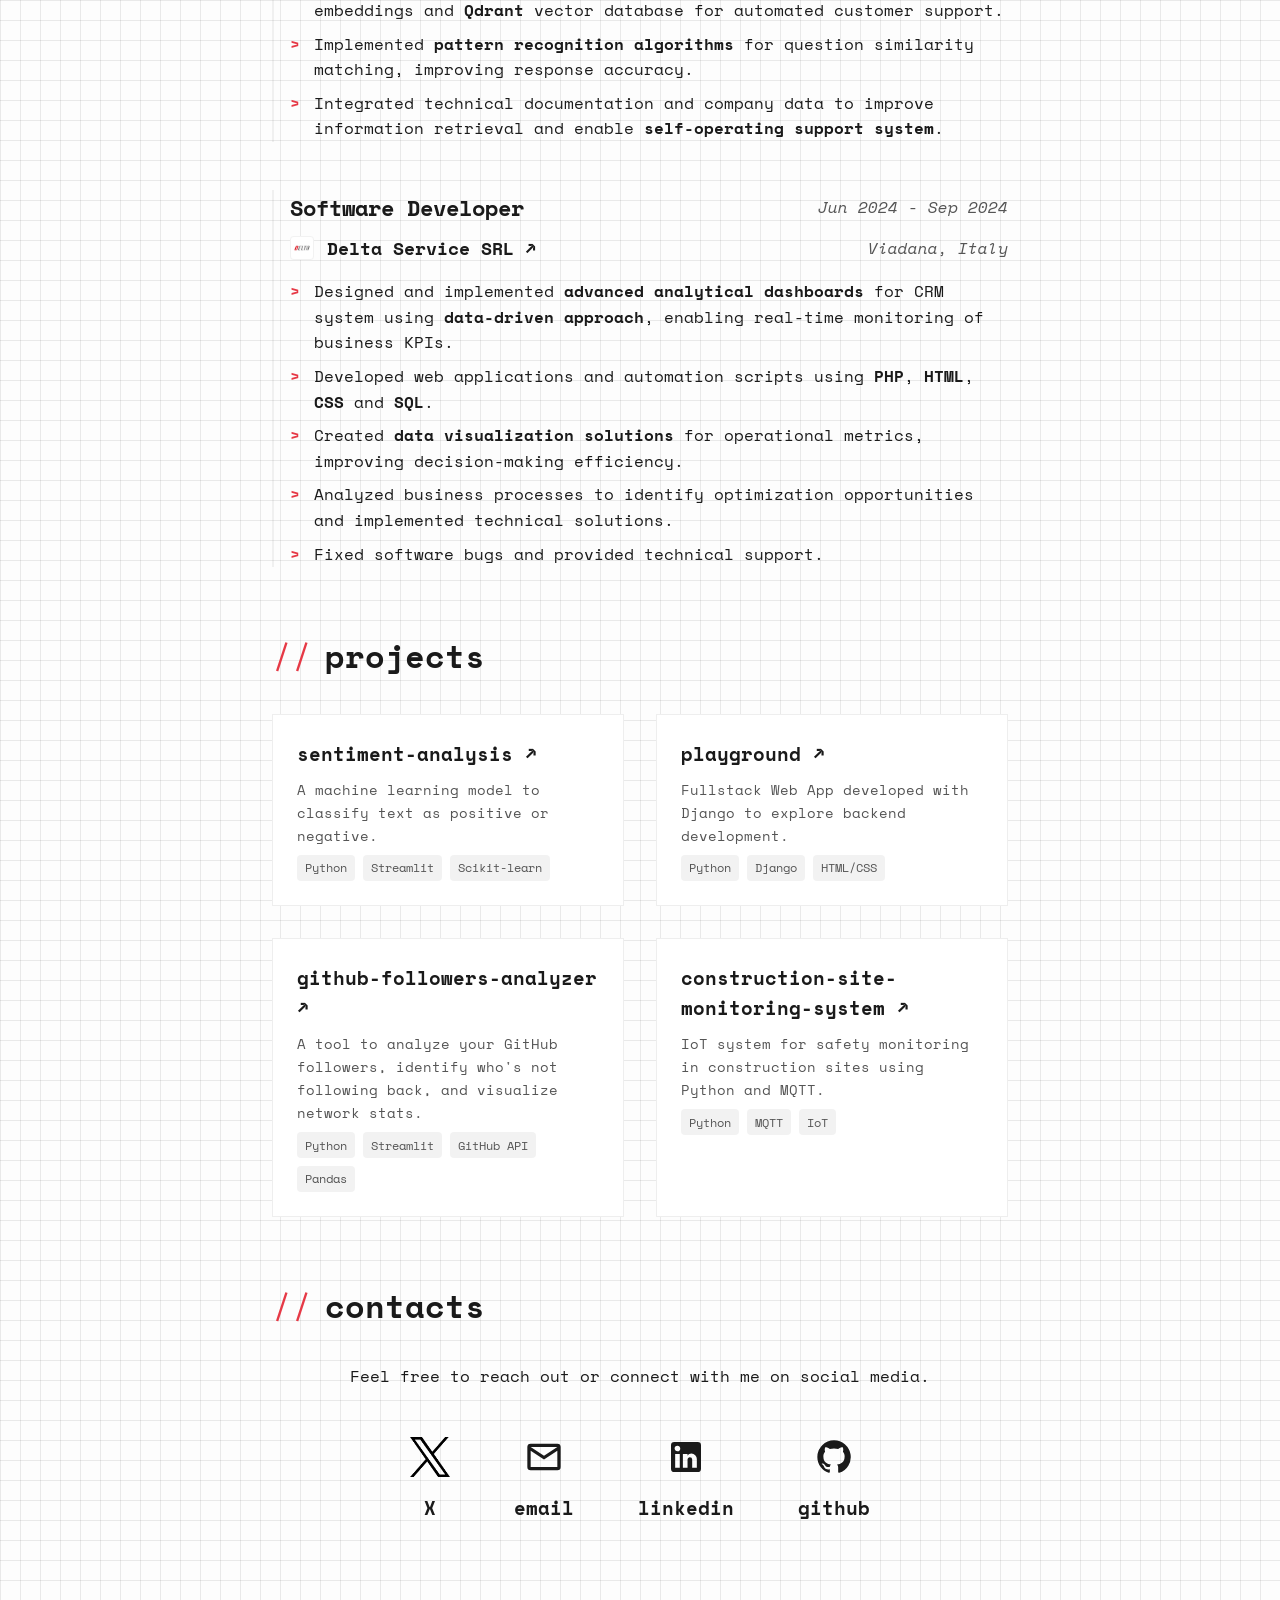
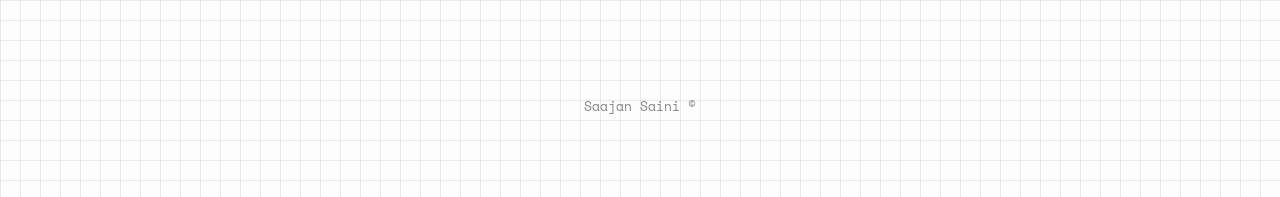
==== commit ffc2a625: "added email contact" ====
--- a/index.html
+++ b/index.html
@@ -255,6 +255,14 @@
                     </a>
                 </li>
                 <li>
+                    <a href="mailto:info@saajansaini.com">
+                        <svg viewBox="0 0 24 24" xmlns="http://www.w3.org/2000/svg" aria-hidden="true">
+                            <path d="M4 4h16a2 2 0 0 1 2 2v12a2 2 0 0 1-2 2H4a2 2 0 0 1-2-2V6a2 2 0 0 1 2-2zm0 4.2V18h16V8.2l-8 5.33-8-5.33zm8 3.01L20 6H4l8 5.21z" />
+                        </svg>
+                        <span>email</span>
+                    </a>
+                </li>
+                <li>
                     <a href="https://linkedin.com/in/saajan-saini" target="_blank">
                         <svg viewBox="0 0 24 24" xmlns="http://www.w3.org/2000/svg">
                             <path
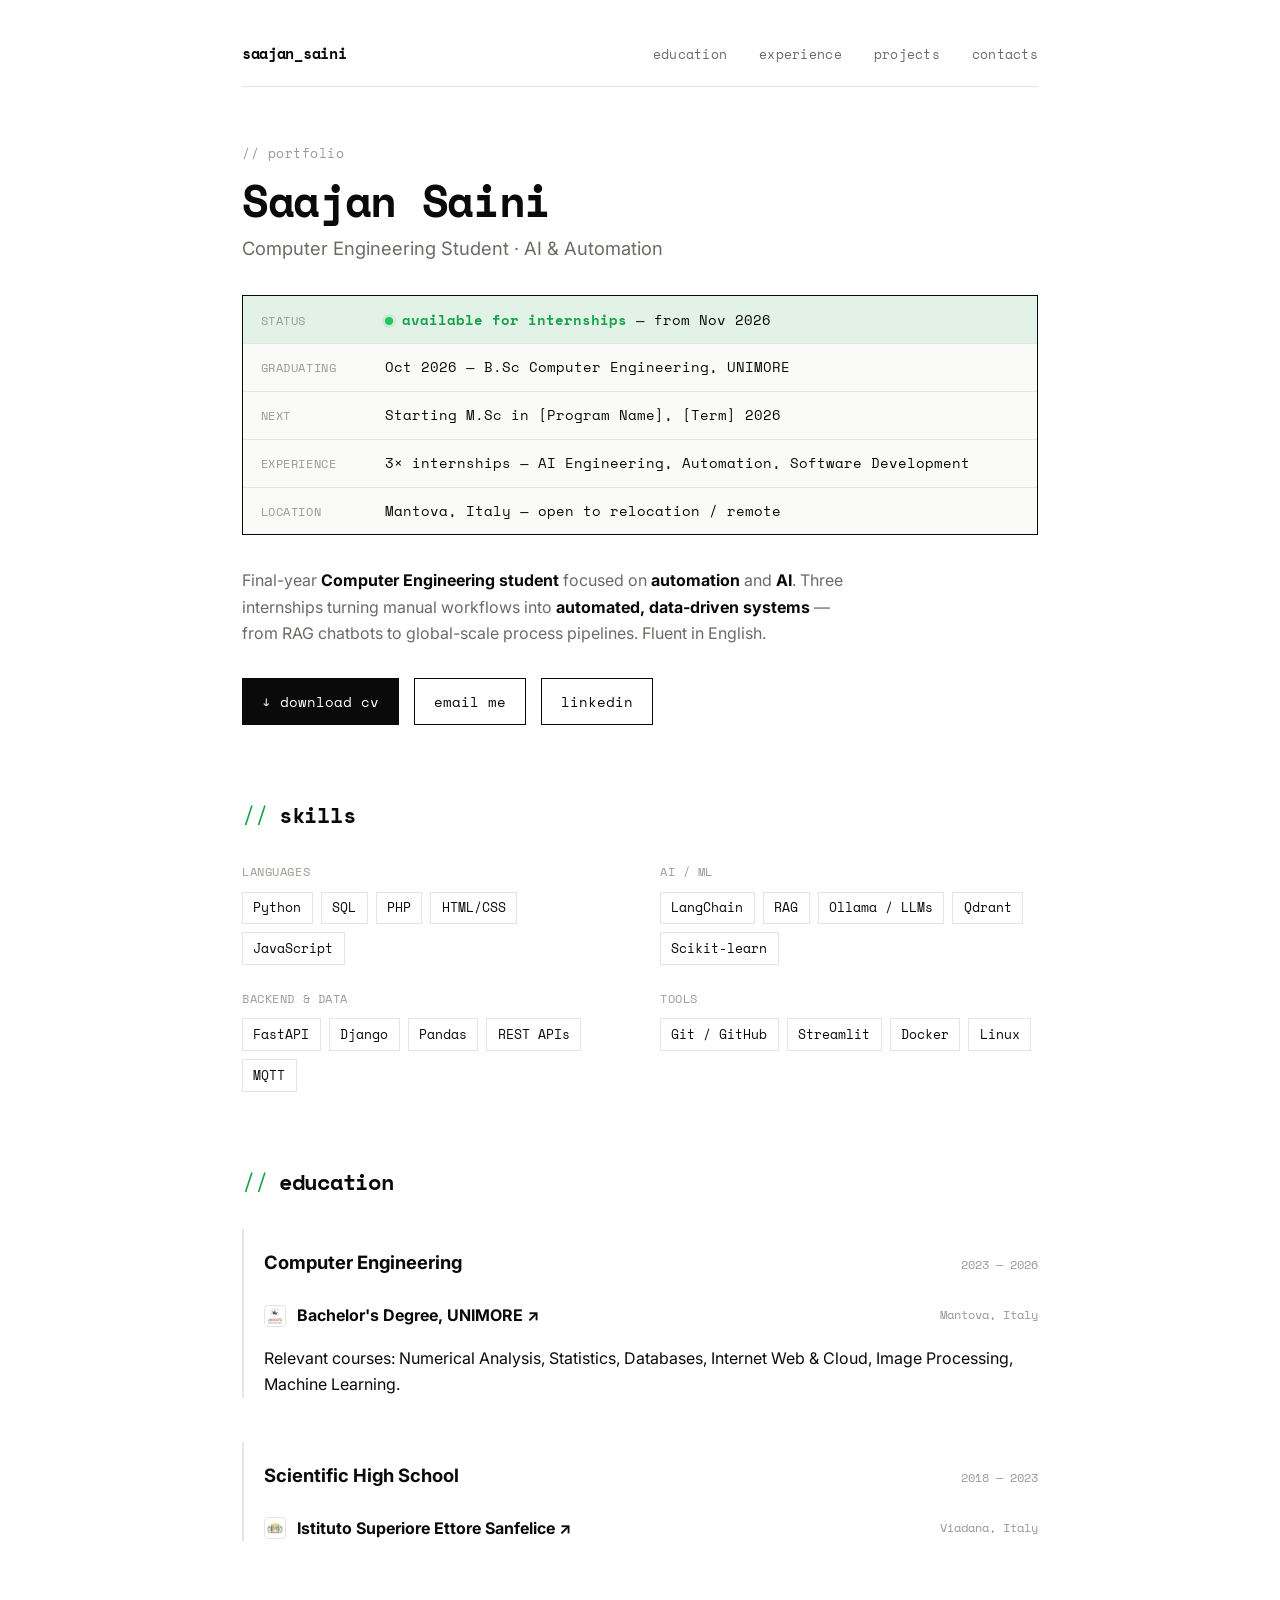
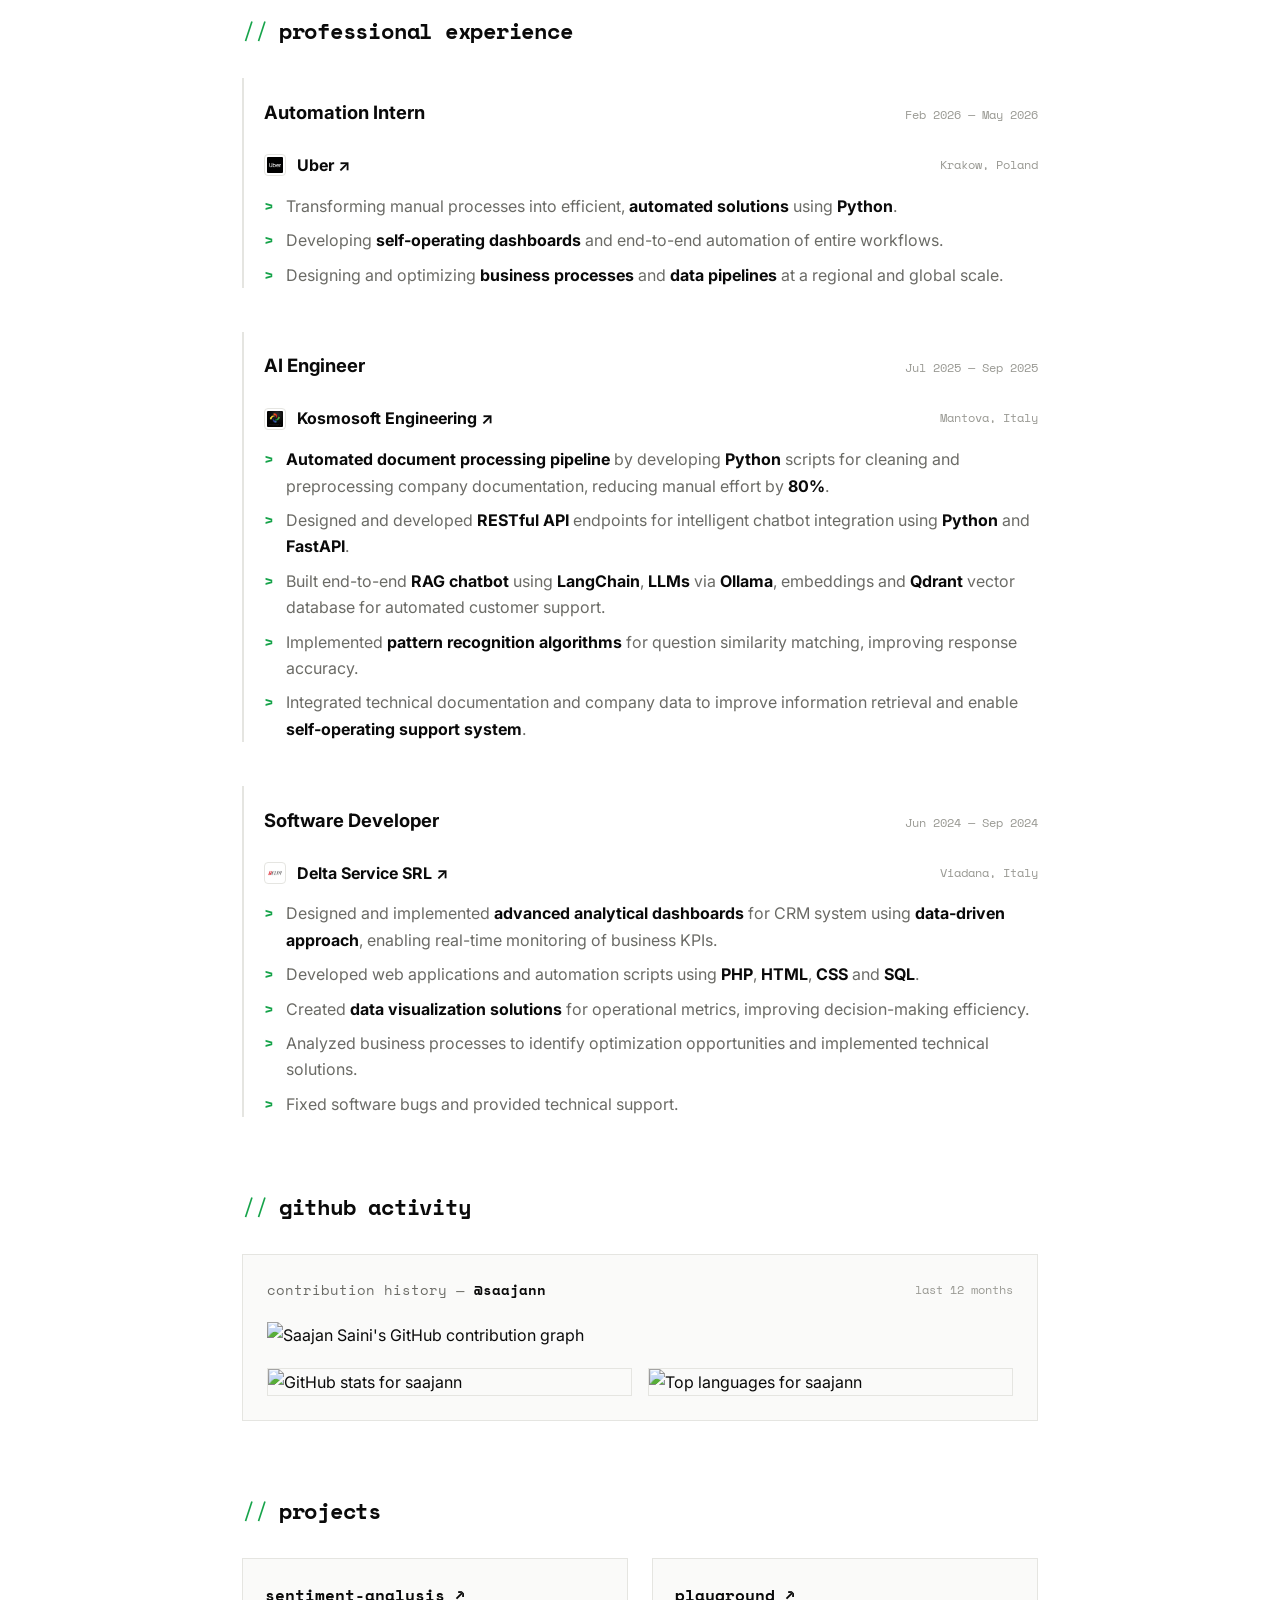
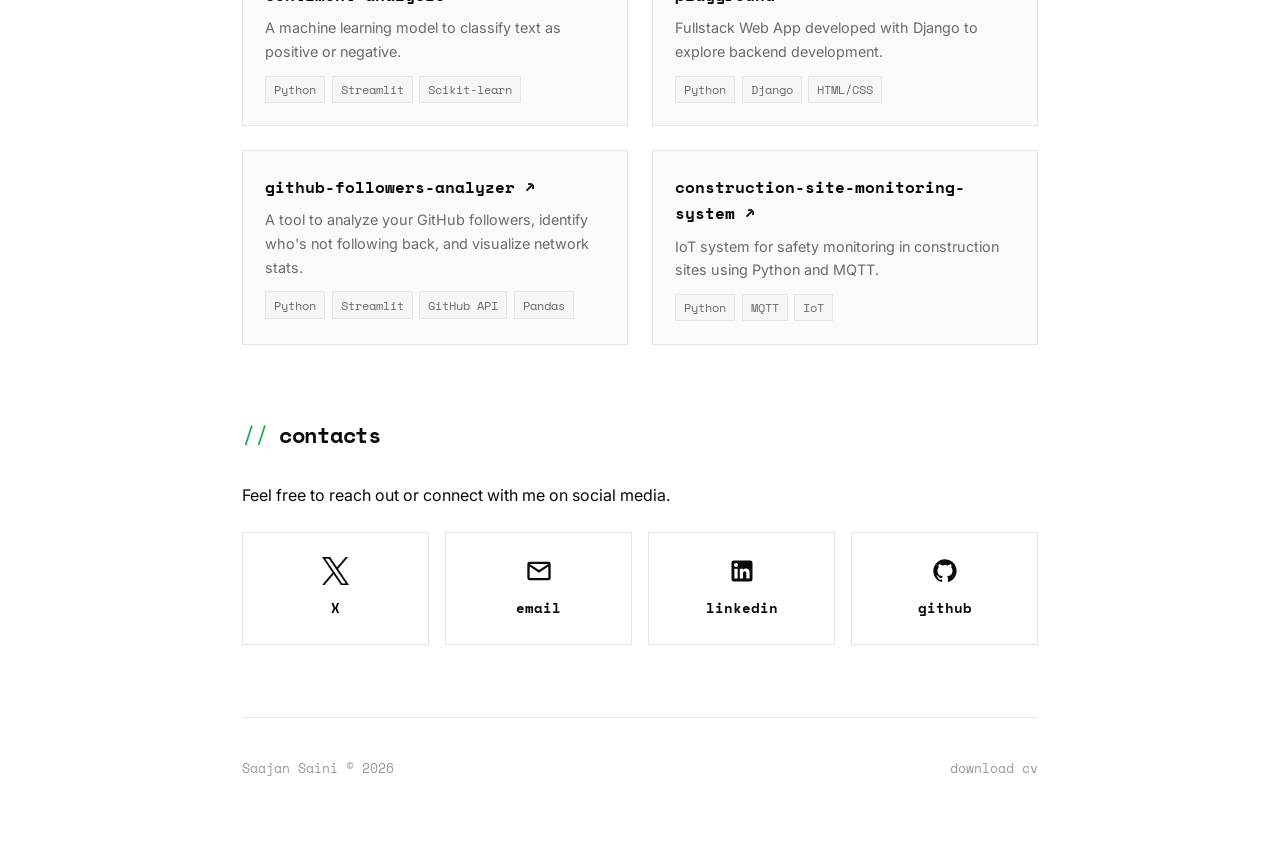
==== commit f59a7572: "initial version" ====
--- a/index.html
+++ b/index.html
@@ -4,203 +4,239 @@
 <head>
     <meta charset="UTF-8">
     <meta name="viewport" content="width=device-width, initial-scale=1.0">
-    <title>Saajan Saini</title>
+    <title>Saajan Saini — Computer Engineer</title>
+    <meta name="description" content="Saajan Saini — Computer Engineering student (graduating Oct 2026), AI Engineer and Automation specialist. 3x internships across AI, automation and software development. Open to internship opportunities.">
+    <meta property="og:title" content="Saajan Saini — Computer Engineer">
+    <meta property="og:description" content="Computer Engineering student graduating Oct 2026. 3x internships in AI, Automation and Software Development. Open to opportunities.">
+    <meta property="og:type" content="website">
+    <meta property="og:url" content="https://saajansaini.com">
+    <meta name="twitter:card" content="summary">
     <link rel="stylesheet" href="style.css">
     <link rel="preconnect" href="https://fonts.googleapis.com">
     <link rel="preconnect" href="https://fonts.gstatic.com" crossorigin>
-    <link href="https://fonts.googleapis.com/css2?family=Space+Mono:wght@400;700&display=swap" rel="stylesheet">
+    <link href="https://fonts.googleapis.com/css2?family=Space+Mono:wght@400;700&family=Inter:wght@400;500;600;700&display=swap" rel="stylesheet">
     <link rel="icon" href="favicon.svg" type="image/svg+xml">
+    <script type="application/ld+json">
+    {
+      "@context": "https://schema.org",
+      "@type": "Person",
+      "name": "Saajan Saini",
+      "url": "https://saajansaini.com",
+      "jobTitle": "Computer Engineering Student / AI Engineer",
+      "address": { "@type": "PostalAddress", "addressLocality": "Mantova", "addressCountry": "IT" },
+      "sameAs": [
+        "https://github.com/saajann",
+        "https://linkedin.com/in/saajan-saini",
+        "https://x.com/saaj_n"
+      ]
+    }
+    </script>
 </head>
 
 <body class="home-page">
     <div class="container">
         <nav class="navbar">
+            <span class="brand">saajan_saini</span>
             <ul>
-                <li><a href="#education" data-i18n="nav.education">education</a></li>
-                <li><a href="#experience" data-i18n="nav.experience">professional experience</a></li>
-                <li><a href="#projects" data-i18n="nav.projects">projects</a></li>
-                <li><a href="#contacts" data-i18n="nav.contacts">contacts</a></li>
+                <li><a href="#education">education</a></li>
+                <li><a href="#experience">experience</a></li>
+                <li><a href="#projects">projects</a></li>
+                <li><a href="#contacts">contacts</a></li>
             </ul>
         </nav>
 
         <header id="home">
+            <div class="eyebrow">// portfolio</div>
             <h1>Saajan Saini</h1>
-            <div class="header-info">
-                <div class="info-item">
-                    <svg width="16" height="16" viewBox="0 0 24 24" fill="none" xmlns="http://www.w3.org/2000/svg">
-                        <path
-                            d="M12 2C8.13 2 5 5.13 5 9c0 5.25 7 13 7 13s7-7.75 7-13c0-3.87-3.13-7-7-7zm0 9.5c-1.38 0-2.5-1.12-2.5-2.5s1.12-2.5 2.5-2.5 2.5 1.12 2.5 2.5-1.12 2.5-2.5 2.5z"
-                            fill="currentColor" />
-                    </svg>
-                    <span data-i18n="loc.mantova">Mantova, Italy</span>
-                </div>
-                <div class="info-item">
-                    <svg width="16" height="16" viewBox="0 0 24 24" fill="none" xmlns="http://www.w3.org/2000/svg">
-                        <path
-                            d="M20 6h-4V4c0-1.11-.89-2-2-2h-4c-1.11 0-2 .89-2 2v2H4c-1.11 0-1.99.89-1.99 2L2 19c0 1.11.89 2 2 2h16c1.11 0 2-.89 2-2V8c0-1.11-.89-2-2-2zm-6 0h-4V4h4v2z"
-                            fill="currentColor" />
-                    </svg>
-                    <span data-i18n="header.role">Computer Engineering Student</span>
-                </div>
-            </div>
-            <p data-i18n="header.description">Final-year <strong>Computer Engineering student</strong> with hands-on
-                experience as <strong>Software
-                    Developer</strong> and <strong>AI Engineer</strong>.
-                Passionate about <strong>automation</strong> and <strong>process optimization</strong>, with strong
-                <strong>Python</strong> skills and a <strong>data-driven approach</strong> to
-                problem-solving. Proven ability to transform manual workflows into efficient <strong>automated
-                    solutions</strong>. Fluent in English, with excellent communication skills and ability to present
-                technical concepts to diverse audiences.
+            <div class="role-line">Computer Engineering Student &middot; AI &amp; Automation</div>
+
+            <div class="status-readout">
+                <div class="readout-row available">
+                    <span class="readout-key">status</span>
+                    <span class="readout-value"><span class="dot"></span><strong>available for internships</strong> — from Nov 2026</span>
+                </div>
+                <div class="readout-row">
+                    <span class="readout-key">graduating</span>
+                    <span class="readout-value">Oct 2026 — B.Sc Computer Engineering, UNIMORE</span>
+                </div>
+                <div class="readout-row">
+                    <span class="readout-key">next</span>
+                    <span class="readout-value">Starting M.Sc in [Program Name], [Term] 2026</span>
+                </div>
+                <div class="readout-row">
+                    <span class="readout-key">experience</span>
+                    <span class="readout-value">3&times; internships — AI Engineering, Automation, Software Development</span>
+                </div>
+                <div class="readout-row">
+                    <span class="readout-key">location</span>
+                    <span class="readout-value">Mantova, Italy — open to relocation / remote</span>
+                </div>
+            </div>
+
+            <p class="intro">Final-year <strong>Computer Engineering student</strong> focused on
+                <strong>automation</strong> and <strong>AI</strong>. Three internships turning manual
+                workflows into <strong>automated, data-driven systems</strong> — from RAG chatbots to
+                global-scale process pipelines. Fluent in English.
             </p>
+
+            <div class="cta-row">
+                <a href="resume.pdf" class="btn btn-primary" target="_blank">↓ download cv</a>
+                <a href="mailto:info@saajansaini.com" class="btn btn-secondary">email me</a>
+                <a href="https://linkedin.com/in/saajan-saini" class="btn btn-secondary" target="_blank">linkedin</a>
+            </div>
         </header>
 
+        <section id="skills">
+            <h2>skills</h2>
+            <div class="skills-grid">
+                <div class="skill-group">
+                    <div class="skill-label">Languages</div>
+                    <div class="skill-tags">
+                        <span>Python</span><span>SQL</span><span>PHP</span><span>HTML/CSS</span><span>JavaScript</span>
+                    </div>
+                </div>
+                <div class="skill-group">
+                    <div class="skill-label">AI / ML</div>
+                    <div class="skill-tags">
+                        <span>LangChain</span><span>RAG</span><span>Ollama / LLMs</span><span>Qdrant</span><span>Scikit-learn</span>
+                    </div>
+                </div>
+                <div class="skill-group">
+                    <div class="skill-label">Backend &amp; Data</div>
+                    <div class="skill-tags">
+                        <span>FastAPI</span><span>Django</span><span>Pandas</span><span>REST APIs</span><span>MQTT</span>
+                    </div>
+                </div>
+                <div class="skill-group">
+                    <div class="skill-label">Tools</div>
+                    <div class="skill-tags">
+                        <span>Git / GitHub</span><span>Streamlit</span><span>Docker</span><span>Linux</span>
+                    </div>
+                </div>
+            </div>
+        </section>
+
         <section id="education">
-            <h2 data-i18n="section.education">education</h2>
+            <h2>education</h2>
             <div class="education-item">
                 <div class="education-header">
-                    <h3 data-i18n="edu.uni.title">Computer
-                        Engineering</h3>
-                    <span class="date">2023 - 2026</span>
+                    <h3>Computer Engineering</h3>
+                    <span class="date">2023 — 2026</span>
                 </div>
                 <div class="education-subheader">
                     <div class="name-wrapper">
                         <img src="logos/unimore.jpeg" alt="Unimore Logo" class="company-logo">
                         <p class="institution">
-                            <span data-i18n="edu.uni.degree_prefix">Bachelor's Degree, </span>
-                            <a href="https://inginf.unimn.it" target="_blank" data-i18n="edu.uni.name">UNIMORE
-                                &#8599;</a>
+                            Bachelor's Degree, <a href="https://inginf.unimn.it" target="_blank">UNIMORE &#8599;</a>
                         </p>
                     </div>
-                    <span class="location" data-i18n="loc.mantova">Mantova, Italy</span>
-                </div>
-                <p data-i18n="edu.uni.courses">Relevant courses: Numerical Analysis, Statistics,
-                    Databases, Internet Web & Cloud, Image
-                    Processing,
-                    Machine Learning.
-                </p>
+                    <span class="location">Mantova, Italy</span>
+                </div>
+                <p>Relevant courses: Numerical Analysis, Statistics, Databases, Internet Web &amp; Cloud,
+                    Image Processing, Machine Learning.</p>
             </div>
             <div class="education-item">
                 <div class="education-header">
-                    <h3 data-i18n="edu.hs.title">Scientific
-                        High School</h3>
-                    <span class="date">2018 - 2023</span>
+                    <h3>Scientific High School</h3>
+                    <span class="date">2018 — 2023</span>
                 </div>
                 <div class="education-subheader">
                     <div class="name-wrapper">
                         <img src="logos/sanfelice.jpeg" alt="Sanfelice Logo" class="company-logo">
                         <p class="institution">
-                            <a href="https://www.istitutosanfelice.edu.it/percorsi-studio?id=13" target="_blank"
-                                data-i18n="edu.hs.name">Istituto Superiore Ettore Sanfelice &#8599;</a>
+                            <a href="https://www.istitutosanfelice.edu.it/percorsi-studio?id=13" target="_blank">Istituto Superiore Ettore Sanfelice &#8599;</a>
                         </p>
                     </div>
-                    <span class="location" data-i18n="loc.viadana">Viadana, Italy</span>
+                    <span class="location">Viadana, Italy</span>
                 </div>
             </div>
         </section>
 
         <section id="experience" class="work">
-            <h2 data-i18n="section.experience">professional experience</h2>
+            <h2>professional experience</h2>
             <div class="job">
                 <div class="job-header">
                     <h3>Automation Intern</h3>
-                    <span class="date" data-i18n="exp.uber.date">Feb 2026 - May 2026</span>
+                    <span class="date">Feb 2026 — May 2026</span>
                 </div>
                 <div class="job-subheader">
                     <div class="name-wrapper">
                         <img src="logos/uber.jpeg" alt="Uber Logo" class="company-logo">
                         <p class="company"><a href="https://www.uber.com" target="_blank">Uber &#8599;</a></p>
                     </div>
-                    <span class="location" data-i18n="loc.krakow">Krakow, Poland</span>
+                    <span class="location">Krakow, Poland</span>
                 </div>
                 <ul>
-                    <li data-i18n="exp.uber.desc1">Transforming manual processes into efficient, <strong>automated
-                            solutions</strong> using <strong>Python</strong>.</li>
-                    <li data-i18n="exp.uber.desc2">Developing <strong>self-operating dashboards</strong> and end-to-end
-                        automation of entire workflows.</li>
-                    <li data-i18n="exp.uber.desc3">Designing and optimizing <strong>business processes</strong> and
-                        <strong>data pipelines</strong> at a regional and global scale.
-                    </li>
+                    <li>Transforming manual processes into efficient, <strong>automated solutions</strong> using <strong>Python</strong>.</li>
+                    <li>Developing <strong>self-operating dashboards</strong> and end-to-end automation of entire workflows.</li>
+                    <li>Designing and optimizing <strong>business processes</strong> and <strong>data pipelines</strong> at a regional and global scale.</li>
                 </ul>
             </div>
             <div class="job">
                 <div class="job-header">
                     <h3>AI Engineer</h3>
-                    <span class="date" data-i18n="exp.kosmo.date">Jul 2025 - Sep 2025</span>
+                    <span class="date">Jul 2025 — Sep 2025</span>
                 </div>
                 <div class="job-subheader">
                     <div class="name-wrapper">
                         <img src="logos/kosmosoft_engineering.jpeg" alt="Kosmosoft Logo" class="company-logo">
-                        <p class="company"><a href="https://www.kosmosoft.eu" target="_blank">Kosmosoft Engineering
-                                &#8599;</a></p>
-                    </div>
-                    <span class="location" data-i18n="loc.mantova">Mantova, Italy</span>
+                        <p class="company"><a href="https://www.kosmosoft.eu" target="_blank">Kosmosoft Engineering &#8599;</a></p>
+                    </div>
+                    <span class="location">Mantova, Italy</span>
                 </div>
                 <ul>
-                    <li data-i18n="exp.kosmo.desc1"><strong>Automated document processing pipeline</strong> by
-                        developing <strong>Python</strong>
-                        scripts for cleaning and
-                        preprocessing company documentation, reducing manual effort by <strong>80%</strong>.</li>
-                    <li data-i18n="exp.kosmo.desc2">Designed and developed <strong>RESTful API</strong> endpoints for
-                        intelligent chatbot
-                        integration using <strong>Python</strong>
-                        and <strong>FastAPI</strong>.</li>
-                    <li data-i18n="exp.kosmo.desc3">Built end-to-end <strong>RAG chatbot</strong> using
-                        <strong>LangChain</strong>,
-                        <strong>LLMs</strong> via <strong>Ollama</strong>, embeddings and <strong>Qdrant</strong> vector
-                        database for automated customer support.
-                    </li>
-                    <li data-i18n="exp.kosmo.desc4">Implemented <strong>pattern recognition algorithms</strong> for
-                        question similarity matching,
-                        improving response
-                        accuracy.</li>
-                    <li data-i18n="exp.kosmo.desc5">Integrated technical documentation and company data to improve
-                        information retrieval and enable
-                        <strong>self-operating support system</strong>.
-                    </li>
+                    <li><strong>Automated document processing pipeline</strong> by developing <strong>Python</strong> scripts for cleaning and preprocessing company documentation, reducing manual effort by <strong>80%</strong>.</li>
+                    <li>Designed and developed <strong>RESTful API</strong> endpoints for intelligent chatbot integration using <strong>Python</strong> and <strong>FastAPI</strong>.</li>
+                    <li>Built end-to-end <strong>RAG chatbot</strong> using <strong>LangChain</strong>, <strong>LLMs</strong> via <strong>Ollama</strong>, embeddings and <strong>Qdrant</strong> vector database for automated customer support.</li>
+                    <li>Implemented <strong>pattern recognition algorithms</strong> for question similarity matching, improving response accuracy.</li>
+                    <li>Integrated technical documentation and company data to improve information retrieval and enable <strong>self-operating support system</strong>.</li>
                 </ul>
             </div>
             <div class="job">
                 <div class="job-header">
                     <h3>Software Developer</h3>
-                    <span class="date" data-i18n="exp.delta.date">Jun 2024 - Sep 2024</span>
+                    <span class="date">Jun 2024 — Sep 2024</span>
                 </div>
                 <div class="job-subheader">
                     <div class="name-wrapper">
                         <img src="logos/delta_service.jpeg" alt="Delta Service Logo" class="company-logo">
-                        <p class="company"><a href="https://www.deltaviadana.it" target="_blank">Delta Service SRL
-                                &#8599;</a></p>
-                    </div>
-                    <span class="location" data-i18n="loc.viadana">Viadana, Italy</span>
+                        <p class="company"><a href="https://www.deltaviadana.it" target="_blank">Delta Service SRL &#8599;</a></p>
+                    </div>
+                    <span class="location">Viadana, Italy</span>
                 </div>
                 <ul>
-                    <li data-i18n="exp.delta.desc1">Designed and implemented <strong>advanced analytical
-                            dashboards</strong> for CRM system using
-                        <strong>data-driven
-                            approach</strong>, enabling real-time monitoring of business KPIs.
-                    </li>
-                    <li data-i18n="exp.delta.desc2">Developed web applications and automation scripts using
-                        <strong>PHP</strong>,
-                        <strong>HTML</strong>, <strong>CSS</strong> and <strong>SQL</strong>.
-                    </li>
-                    <li data-i18n="exp.delta.desc3">Created <strong>data visualization solutions</strong> for
-                        operational metrics, improving
-                        decision-making
-                        efficiency.</li>
-                    <li data-i18n="exp.delta.desc4">Analyzed business processes to identify optimization opportunities
-                        and implemented technical
-                        solutions.</li>
-                    <li data-i18n="exp.delta.desc5">Fixed software bugs and provided technical support.</li>
+                    <li>Designed and implemented <strong>advanced analytical dashboards</strong> for CRM system using <strong>data-driven approach</strong>, enabling real-time monitoring of business KPIs.</li>
+                    <li>Developed web applications and automation scripts using <strong>PHP</strong>, <strong>HTML</strong>, <strong>CSS</strong> and <strong>SQL</strong>.</li>
+                    <li>Created <strong>data visualization solutions</strong> for operational metrics, improving decision-making efficiency.</li>
+                    <li>Analyzed business processes to identify optimization opportunities and implemented technical solutions.</li>
+                    <li>Fixed software bugs and provided technical support.</li>
                 </ul>
             </div>
         </section>
 
+        <section id="github">
+            <h2>github activity</h2>
+            <div class="github-card">
+                <div class="github-card-header">
+                    <span class="gh-user">contribution history — <a href="https://github.com/saajann" target="_blank">@saajann</a></span>
+                    <span class="date">last 12 months</span>
+                </div>
+                <div class="github-chart-wrap">
+                    <img src="https://ghchart.rshah.org/16a34a/saajann" alt="Saajan Saini's GitHub contribution graph">
+                </div>
+                <div class="gh-stats-row">
+                    <img src="https://github-readme-stats.vercel.app/api?username=saajann&show_icons=true&hide_title=true&text_color=0a0a0a&icon_color=16a34a&title_color=0a0a0a&bg_color=fafaf9&border_color=e5e5e1&hide_border=false" alt="GitHub stats for saajann">
+                    <img src="https://github-readme-stats.vercel.app/api/top-langs/?username=saajann&layout=compact&hide_title=true&text_color=0a0a0a&title_color=0a0a0a&bg_color=fafaf9&border_color=e5e5e1&hide_border=false" alt="Top languages for saajann">
+                </div>
+            </div>
+        </section>
+
         <section id="projects">
-            <h2 data-i18n="section.projects">projects</h2>
+            <h2>projects</h2>
             <ul>
                 <li>
-                    <a href="https://github.com/saajann/sentiment-analysis" target="_blank">sentiment-analysis
-                        &#8599;</a>
-                    <p data-i18n="proj.sentiment">A machine learning model to classify text as positive or negative.</p>
+                    <a href="https://github.com/saajann/sentiment-analysis" target="_blank">sentiment-analysis &#8599;</a>
+                    <p>A machine learning model to classify text as positive or negative.</p>
                     <div class="tech-stack">
                         <span class="tech-tag">Python</span>
                         <span class="tech-tag">Streamlit</span>
@@ -209,8 +245,7 @@
                 </li>
                 <li>
                     <a href="https://github.com/saajann/playground" target="_blank">playground &#8599;</a>
-                    <p data-i18n="proj.playground">Fullstack Web App developed with Django to explore backend
-                        development.</p>
+                    <p>Fullstack Web App developed with Django to explore backend development.</p>
                     <div class="tech-stack">
                         <span class="tech-tag">Python</span>
                         <span class="tech-tag">Django</span>
@@ -218,11 +253,8 @@
                     </div>
                 </li>
                 <li>
-                    <a href="https://github.com/saajann/github-followers-analyzer"
-                        target="_blank">github-followers-analyzer &#8599;</a>
-                    <p data-i18n="proj.followers">A tool to analyze your GitHub followers, identify who's not following
-                        back, and visualize network
-                        stats.</p>
+                    <a href="https://github.com/saajann/github-followers-analyzer" target="_blank">github-followers-analyzer &#8599;</a>
+                    <p>A tool to analyze your GitHub followers, identify who's not following back, and visualize network stats.</p>
                     <div class="tech-stack">
                         <span class="tech-tag">Python</span>
                         <span class="tech-tag">Streamlit</span>
@@ -231,10 +263,8 @@
                     </div>
                 </li>
                 <li>
-                    <a href="https://github.com/saajann/construction-site-monitoring-system"
-                        target="_blank">construction-site-monitoring-system &#8599;</a>
-                    <p data-i18n="proj.iot">IoT system for safety monitoring in construction sites using Python and
-                        MQTT.</p>
+                    <a href="https://github.com/saajann/construction-site-monitoring-system" target="_blank">construction-site-monitoring-system &#8599;</a>
+                    <p>IoT system for safety monitoring in construction sites using Python and MQTT.</p>
                     <div class="tech-stack">
                         <span class="tech-tag">Python</span>
                         <span class="tech-tag">MQTT</span>
@@ -245,8 +275,8 @@
         </section>
 
         <section id="contacts">
-            <h2 data-i18n="section.contacts">contacts</h2>
-            <p data-i18n="contacts.desc">Feel free to reach out or connect with me on social media.</p>
+            <h2>contacts</h2>
+            <p>Feel free to reach out or connect with me on social media.</p>
             <ul>
                 <li>
                     <a href="https://x.com/saaj_n" target="_blank">
@@ -284,7 +314,8 @@
         </section>
 
         <footer>
-            <p>Saajan Saini &copy;</p>
+            <span>Saajan Saini &copy; 2026</span>
+            <span><a href="resume.pdf" target="_blank">download cv</a></span>
         </footer>
     </div>
 </body>
--- a/style.css
+++ b/style.css
@@ -3,14 +3,24 @@
 }
 
 :root {
-    --bg-color: #fdfdfd;
-    --text-color: #1a1a1a;
-    --text-muted: #555;
-    --accent-color: #e63946;
-    /* Vibrant Red */
-    --font-main: 'Space Mono', monospace;
-    --spacing-unit: 1rem;
-    --container-width: 800px;
+    /* Color tokens */
+    --bg: #ffffff;
+    --bg-subtle: #f6f6f4;
+    --bg-panel: #fafaf9;
+    --ink: #0a0a0a;
+    --ink-muted: #6b6b66;
+    --ink-faint: #9a9a94;
+    --border: #e5e5e1;
+    --border-strong: #0a0a0a;
+    --green: #16a34a;
+    --green-bright: #22c55e;
+    --green-dim: rgba(22, 163, 74, 0.1);
+
+    /* Type */
+    --font-mono: 'Space Mono', monospace;
+    --font-sans: 'Inter', -apple-system, BlinkMacSystemFont, sans-serif;
+
+    --container-width: 860px;
 }
 
 * {
@@ -18,79 +28,42 @@
 }
 
 body {
-    background-color: var(--bg-color);
-    background-image:
-        linear-gradient(90deg, rgba(0, 0, 0, 0.08) 1px, transparent 1px),
-        linear-gradient(rgba(0, 0, 0, 0.08) 1px, transparent 1px);
-    background-size: 20px 20px;
-    color: var(--text-color);
-    font-family: var(--font-main);
+    background-color: var(--bg);
+    color: var(--ink);
+    font-family: var(--font-sans);
     font-size: 16px;
-    line-height: 1.6;
+    line-height: 1.65;
     margin: 0;
     padding: 0;
     min-height: 100vh;
     display: flex;
     flex-direction: column;
-}
-
-/* Cool background element */
-body::before {
-    content: '';
-    position: fixed;
-    top: 0;
-    left: 0;
-    width: 100%;
-    height: 100%;
-    background: radial-gradient(circle at 50% 50%, rgba(230, 57, 70, 0.03) 0%, transparent 50%);
-    pointer-events: none;
-    z-index: -1;
+    -webkit-font-smoothing: antialiased;
 }
 
 .container {
     max-width: var(--container-width);
     margin: 0 auto;
-    padding: 2rem;
+    padding: 2.5rem 2rem;
     width: 100%;
     flex: 1;
-    position: relative;
-}
-
-/* Top Bar (Language + Contacts) */
-.top-bar {
-    display: flex;
-    justify-content: flex-end;
+}
+
+/* ---------- Navbar ---------- */
+.navbar {
+    display: flex;
+    justify-content: space-between;
     align-items: center;
-    gap: 1.5rem;
-    margin-bottom: 2rem;
-    font-size: 0.9rem;
-}
-
-
-
-.top-contacts {
-    display: flex;
-    gap: 1rem;
-}
-
-.top-contacts a {
-    color: var(--text-muted);
-    text-decoration: none;
-    border: none;
-    transition: color 0.3s ease;
-}
-
-.top-contacts a:hover {
-    color: var(--accent-color);
-}
-
-/* Navbar */
-.navbar {
-    margin-bottom: 4rem;
-    border-bottom: 1px solid rgba(0, 0, 0, 0.05);
-    padding-bottom: 1rem;
-    background-color: var(--bg-color);
-    padding-top: 1rem;
+    padding: 0 0 1.25rem;
+    margin-bottom: 3.5rem;
+    border-bottom: 1px solid var(--border);
+}
+
+.navbar .brand {
+    font-family: var(--font-mono);
+    font-weight: 700;
+    font-size: 0.95rem;
+    letter-spacing: -0.02em;
 }
 
 .navbar ul {
@@ -98,105 +71,169 @@
     padding: 0;
     margin: 0;
     display: flex;
-    justify-content: space-between;
-    align-items: center;
-    width: 100%;
-}
-
-/* Language Switcher */
-.language-switcher {
-    position: absolute;
-    top: 1rem;
-    right: 0;
-    display: flex;
-    gap: 0.3rem;
-    font-size: 0.9rem;
-    font-weight: 700;
-}
-
-.lang-option {
-    cursor: pointer;
-    color: var(--text-muted);
-    transition: color 0.3s ease;
-}
-
-.lang-option.active {
-    color: var(--accent-color);
-}
-
-.lang-option:hover {
-    color: var(--text-color);
-}
-
-.separator {
-    color: var(--text-muted);
+    gap: 2rem;
 }
 
 .navbar a {
-    color: var(--text-muted);
+    color: var(--ink-muted);
     text-decoration: none;
     border-bottom: none;
-    transition: color 0.3s ease;
-    font-weight: 700;
+    font-family: var(--font-mono);
+    font-size: 0.82rem;
+    letter-spacing: 0.02em;
+    transition: color 0.15s ease;
 }
 
 .navbar a:hover {
-    color: var(--accent-color);
-}
-
-/* Header */
+    color: var(--ink);
+}
+
+/* ---------- Header / Hero ---------- */
 header {
     margin-bottom: 4rem;
-    animation: fadeIn 0.8s ease-out;
+}
+
+.eyebrow {
+    font-family: var(--font-mono);
+    font-size: 0.8rem;
+    color: var(--ink-faint);
+    letter-spacing: 0.04em;
+    margin-bottom: 0.75rem;
 }
 
 header h1 {
-    font-size: 3rem;
-    margin-bottom: 1rem;
-    letter-spacing: -1px;
-    text-align: center;
-}
-
-.header-info {
-    display: flex;
-    flex-wrap: wrap;
-    gap: 1.5rem;
-    margin-bottom: 1.5rem;
-    color: var(--text-muted);
-}
-
-.info-item {
-    display: flex;
+    font-family: var(--font-mono);
+    font-size: 2.75rem;
+    font-weight: 700;
+    letter-spacing: -0.03em;
+    margin: 0 0 0.5rem;
+    line-height: 1.1;
+}
+
+.role-line {
+    font-size: 1.15rem;
+    color: var(--ink-muted);
+    margin-bottom: 2rem;
+}
+
+/* Status readout — signature element */
+.status-readout {
+    border: 1px solid var(--border-strong);
+    background: var(--bg-panel);
+    margin-bottom: 2rem;
+    font-family: var(--font-mono);
+    font-size: 0.85rem;
+}
+
+.status-readout .readout-row {
+    display: flex;
+    align-items: baseline;
+    padding: 0.75rem 1.1rem;
+    border-bottom: 1px solid var(--border);
+    gap: 1rem;
+}
+
+.status-readout .readout-row:last-child {
+    border-bottom: none;
+}
+
+.status-readout .readout-key {
+    color: var(--ink-faint);
+    width: 108px;
+    flex-shrink: 0;
+    text-transform: uppercase;
+    font-size: 0.72rem;
+    letter-spacing: 0.05em;
+    padding-top: 0.15rem;
+}
+
+.status-readout .readout-value {
+    color: var(--ink);
+}
+
+.status-readout .readout-row.available {
+    background: var(--green-dim);
+}
+
+.dot {
+    display: inline-block;
+    width: 8px;
+    height: 8px;
+    border-radius: 50%;
+    background: var(--green-bright);
+    margin-right: 0.6rem;
+    box-shadow: 0 0 0 3px var(--green-dim);
+}
+
+.status-readout .readout-value strong {
+    color: var(--green);
+    font-weight: 700;
+}
+
+header p.intro {
+    max-width: 620px;
+    color: var(--ink-muted);
+    margin-bottom: 2rem;
+}
+
+header p.intro strong {
+    color: var(--ink);
+}
+
+.cta-row {
+    display: flex;
+    gap: 0.9rem;
+    flex-wrap: wrap;
+}
+
+.btn {
+    display: inline-flex;
     align-items: center;
     gap: 0.5rem;
-}
-
-.info-item svg {
-    color: var(--accent-color);
-}
-
-/* Typography */
-h1,
-h2,
-h3,
-h4,
-h5 {
-    font-weight: 700;
-    margin: 0;
-    color: var(--text-color);
-}
-
+    font-family: var(--font-mono);
+    font-size: 0.85rem;
+    padding: 0.7rem 1.2rem;
+    text-decoration: none;
+    border: 1px solid var(--border-strong);
+    transition: all 0.15s ease;
+}
+
+.btn-primary {
+    background: var(--ink);
+    color: var(--bg);
+}
+
+.btn-primary:hover {
+    background: var(--green);
+    border-color: var(--green);
+    color: #fff;
+}
+
+.btn-secondary {
+    background: transparent;
+    color: var(--ink);
+}
+
+.btn-secondary:hover {
+    background: var(--bg-subtle);
+}
+
+/* ---------- Generic ---------- */
 h2 {
-    font-size: 2rem;
-    margin-bottom: 2rem;
+    font-family: var(--font-mono);
+    font-size: 1.4rem;
+    font-weight: 700;
+    letter-spacing: -0.01em;
+    margin: 0 0 1.75rem;
     display: flex;
     align-items: center;
+    text-transform: lowercase;
 }
 
 h2::before {
     content: '//';
-    color: var(--accent-color);
-    margin-right: 0.8rem;
+    color: var(--green);
+    margin-right: 0.7rem;
     font-weight: 400;
 }
 
@@ -205,71 +242,96 @@
 }
 
 a {
-    color: var(--text-color);
+    color: var(--ink);
     text-decoration: none;
-    border-bottom: 1px solid var(--text-color);
-    transition: all 0.2s ease;
+    border-bottom: 1px solid var(--ink-faint);
+    transition: all 0.15s ease;
 }
 
 a:hover {
-    color: var(--accent-color);
-    border-bottom-color: var(--accent-color);
-}
-
-/* Sections */
+    color: var(--green);
+    border-bottom-color: var(--green);
+}
+
 section {
-    margin: 4rem 0;
-    animation: slideUp 0.8s ease-out;
-}
-
-/* Education & Experience Items */
+    margin: 4.5rem 0;
+}
+
+/* ---------- Skills ---------- */
+.skills-grid {
+    display: grid;
+    grid-template-columns: repeat(2, 1fr);
+    gap: 1.5rem 2.5rem;
+}
+
+.skill-group .skill-label {
+    font-family: var(--font-mono);
+    font-size: 0.72rem;
+    color: var(--ink-faint);
+    text-transform: uppercase;
+    letter-spacing: 0.05em;
+    margin-bottom: 0.65rem;
+}
+
+.skill-tags {
+    display: flex;
+    flex-wrap: wrap;
+    gap: 0.5rem;
+}
+
+.skill-tags span {
+    font-family: var(--font-mono);
+    font-size: 0.8rem;
+    border: 1px solid var(--border);
+    padding: 0.3rem 0.65rem;
+    color: var(--ink);
+}
+
+/* ---------- Education & Experience Items ---------- */
 .education-item,
 .job {
-    margin-bottom: 3rem;
-    padding-left: 1rem;
-    border-left: 2px solid rgba(0, 0, 0, 0.05);
-    transition: border-left-color 0.3s ease;
+    margin-bottom: 2.75rem;
+    padding-left: 1.25rem;
+    border-left: 2px solid var(--border);
+    transition: border-left-color 0.2s ease;
 }
 
 .education-item:hover,
 .job:hover {
-    border-left-color: var(--accent-color);
+    border-left-color: var(--green);
 }
 
 .education-header,
 .job-header {
     display: flex;
     justify-content: space-between;
+    align-items: baseline;
+    margin-bottom: 0.4rem;
+    flex-wrap: wrap;
+    gap: 1rem;
+}
+
+.job-header h3,
+.education-header h3 {
+    font-size: 1.15rem;
+    font-family: var(--font-sans);
+    font-weight: 700;
+    border-bottom: none;
+}
+
+.name-wrapper {
+    display: flex;
     align-items: center;
-    margin-bottom: 0.5rem;
-    flex-wrap: wrap;
-    gap: 1rem;
-}
-
-.job-header h3 {
-    font-size: 1.4rem;
-    border-bottom: none;
-}
-
-.job-title-wrapper {
-    display: flex;
-    align-items: center;
-    gap: 0.8rem;
-}
-
-.name-wrapper {
-    display: flex;
-    align-items: center;
-    gap: 0.8rem;
+    gap: 0.7rem;
 }
 
 .company-logo {
-    width: 24px;
-    height: 24px;
+    width: 22px;
+    height: 22px;
     border-radius: 4px;
     object-fit: contain;
     background-color: white;
-    border: 1px solid rgba(0, 0, 0, 0.05);
+    border: 1px solid var(--border);
     padding: 2px;
 }
 
@@ -278,9 +340,9 @@
     display: flex;
     justify-content: space-between;
     align-items: center;
-    margin-bottom: 1rem;
-    color: var(--text-muted);
-    font-size: 0.9rem;
+    margin-bottom: 0.9rem;
+    color: var(--ink-muted);
+    font-size: 0.88rem;
     flex-wrap: wrap;
     gap: 0.5rem;
 }
@@ -288,9 +350,9 @@
 .institution,
 .company {
     font-weight: 700;
-    color: var(--text-color);
+    color: var(--ink);
     margin: 0;
-    font-size: 1.15rem;
+    font-size: 1rem;
 }
 
 .institution a,
@@ -300,27 +362,11 @@
 
 .date,
 .location {
-    color: var(--text-muted);
-    font-style: italic;
-    font-size: 1rem;
-}
-
-.education-header h3,
-.education-header h3 a,
-.job-header h3 {
-    border-bottom: none;
-    font-size: 1.4rem;
-}
-
-.education-header h3 a:hover {
-    color: var(--accent-color);
-}
-
-.company a {
-    border-bottom: none;
-}
-
-/* Lists */
+    color: var(--ink-faint);
+    font-family: var(--font-mono);
+    font-size: 0.78rem;
+}
+
 ul {
     list-style: none;
     padding: 0;
@@ -330,8 +376,9 @@
 .job ul li,
 .education-item ul li {
     position: relative;
-    padding-left: 1.5rem;
+    padding-left: 1.4rem;
     margin-bottom: 0.5rem;
+    color: var(--ink-muted);
 }
 
 .job ul li::before,
@@ -339,88 +386,143 @@
     content: '>';
     position: absolute;
     left: 0;
-    color: var(--accent-color);
-    font-weight: 700;
-}
-
-/* Tables */
-.course-table {
+    color: var(--green);
+    font-family: var(--font-mono);
+    font-weight: 700;
+}
+
+.job ul li strong,
+.education-item ul li strong {
+    color: var(--ink);
+}
+
+/* ---------- GitHub activity ---------- */
+.github-card {
+    border: 1px solid var(--border);
+    background: var(--bg-panel);
+    padding: 1.5rem;
+}
+
+.github-card-header {
+    display: flex;
+    justify-content: space-between;
+    align-items: center;
+    margin-bottom: 1.25rem;
+    flex-wrap: wrap;
+    gap: 0.75rem;
+}
+
+.github-card-header .gh-user {
+    font-family: var(--font-mono);
+    font-size: 0.85rem;
+    color: var(--ink-muted);
+}
+
+.github-card-header .gh-user a {
+    border-bottom: none;
+    color: var(--ink);
+    font-weight: 700;
+}
+
+.github-chart-wrap {
     width: 100%;
-    border-collapse: collapse;
-    margin-top: 1.5rem;
-    font-size: 0.9rem;
-}
-
-.course-table th,
-.course-table td {
-    border: 1px solid #eee;
-    padding: 10px;
-}
-
-.course-table th {
-    background-color: #f9f9f9;
-    text-align: left;
-    font-weight: 700;
-}
-
-/* Projects List */
+    overflow-x: auto;
+}
+
+.github-chart-wrap img {
+    width: 100%;
+    min-width: 640px;
+    display: block;
+}
+
+.gh-stats-row {
+    display: flex;
+    gap: 1rem;
+    margin-top: 1.25rem;
+    flex-wrap: wrap;
+}
+
+.gh-stats-row img {
+    flex: 1;
+    min-width: 220px;
+    border: 1px solid var(--border);
+}
+
+/* ---------- Projects ---------- */
 #projects ul {
     display: grid;
     grid-template-columns: repeat(auto-fill, minmax(250px, 1fr));
-    gap: 2rem;
+    gap: 1.5rem;
 }
 
 #projects ul li {
-    background: #fff;
-    padding: 1.5rem;
-    border: 1px solid #eee;
-    transition: transform 0.3s ease, box-shadow 0.3s ease;
+    background: var(--bg-panel);
+    padding: 1.4rem;
+    border: 1px solid var(--border);
+    transition: border-color 0.2s ease, transform 0.2s ease;
 }
 
 #projects ul li:hover {
-    transform: translateY(-5px);
-    box-shadow: 0 10px 20px rgba(0, 0, 0, 0.05);
-    border-color: var(--accent-color);
-}
-
-#projects h3 {
-    /* Assuming h3 inside li for project title if structured that way, else a tag */
-    margin-bottom: 0.5rem;
+    border-color: var(--green);
+    transform: translateY(-3px);
 }
 
 #projects a {
+    font-family: var(--font-mono);
     font-weight: 700;
     border-bottom: none;
     display: inline-block;
     margin-bottom: 0.5rem;
-    font-size: 1.2rem;
+    font-size: 1rem;
 }
 
 #projects p {
-    color: var(--text-muted);
+    color: var(--ink-muted);
     font-size: 0.9rem;
-    margin: 0;
+    margin: 0 0 0.75rem;
+}
+
+.project-stat {
+    font-family: var(--font-mono);
+    font-size: 0.75rem;
+    color: var(--green);
+    margin-bottom: 0.6rem;
+}
+
+.tech-stack {
+    display: flex;
+    gap: 0.4rem;
+    margin-top: 0.5rem;
+    flex-wrap: wrap;
+}
+
+.tech-tag {
+    font-size: 0.72rem;
+    font-family: var(--font-mono);
+    background: var(--bg-subtle);
+    border: 1px solid var(--border);
+    padding: 0.2rem 0.5rem;
+    color: var(--ink-muted);
 }
 
 .all-projects {
     display: inline-block;
-    margin-top: 2rem;
-    font-weight: 700;
-    font-size: 1.1rem;
-}
-
-/* Contacts Section */
+    margin-top: 1.5rem;
+    font-family: var(--font-mono);
+    font-weight: 700;
+    font-size: 0.9rem;
+}
+
+/* ---------- Contacts ---------- */
 #contacts {
-    text-align: center;
-    margin-bottom: 6rem;
+    text-align: left;
 }
 
 #contacts ul {
-    display: flex;
-    justify-content: center;
-    gap: 4rem;
-    margin-top: 3rem;
-    flex-wrap: wrap;
+    display: grid;
+    grid-template-columns: repeat(4, minmax(0, 1fr));
+    gap: 1rem;
+    margin-top: 1.5rem;
 }
 
 #contacts li {
@@ -431,92 +533,95 @@
     display: flex;
     flex-direction: column;
     align-items: center;
-    gap: 1rem;
-    border-bottom: none;
-    color: var(--text-color);
-    transition: all 0.3s ease;
+    gap: 0.75rem;
+    justify-content: center;
+    border: 1px solid var(--border);
+    padding: 1.5rem 1rem;
+    color: var(--ink);
+    transition: all 0.2s ease;
+    min-height: 100%;
 }
 
 #contacts a:hover {
-    color: var(--accent-color);
-    transform: translateY(-5px);
+    border-color: var(--green);
+    color: var(--green);
+    transform: translateY(-3px);
 }
 
 #contacts svg {
-    width: 40px;
-    height: 40px;
+    width: 28px;
+    height: 28px;
     fill: currentColor;
-    transition: transform 0.3s ease;
-}
-
-#contacts a:hover svg {
-    transform: scale(1.1);
 }
 
 #contacts span {
-    font-weight: 700;
-    font-size: 1.2rem;
-}
-
-/* Image-based social icons (PNG/SVG) */
+    font-family: var(--font-mono);
+    font-weight: 700;
+    font-size: 0.85rem;
+}
+
 #contacts img.social-icon {
-    width: 40px;
-    height: 40px;
+    width: 28px;
+    height: 28px;
     object-fit: contain;
     display: block;
 }
 
-/* Footer */
+/* ---------- Footer ---------- */
 footer {
     margin-top: auto;
-    padding-top: 4rem;
-    padding-bottom: 2rem;
-    color: var(--text-muted);
+    padding: 2.5rem 0 2rem;
+    border-top: 1px solid var(--border);
+    color: var(--ink-faint);
     font-size: 0.8rem;
-    text-align: center;
-    opacity: 0.7;
-}
-
-/* Animations */
-@keyframes fadeIn {
-    from {
-        opacity: 0;
-    }
-
-    to {
-        opacity: 1;
-    }
-}
-
-@keyframes slideUp {
-    from {
-        opacity: 0;
-        transform: translateY(20px);
-    }
-
-    to {
-        opacity: 1;
-        transform: translateY(0);
-    }
-}
-
-/* Mobile Responsiveness */
-@media (max-width: 600px) {
+    font-family: var(--font-mono);
+    display: flex;
+    justify-content: space-between;
+    flex-wrap: wrap;
+    gap: 1rem;
+}
+
+footer a {
+    color: var(--ink-faint);
+    border-bottom: none;
+}
+
+footer a:hover {
+    color: var(--green);
+}
+
+/* ---------- Mobile ---------- */
+@media (max-width: 640px) {
     .container {
-        padding: 1rem;
+        padding: 1.5rem 1.25rem;
+    }
+
+    .navbar {
+        flex-direction: column;
+        align-items: flex-start;
+        gap: 1rem;
     }
 
     .navbar ul {
-        flex-direction: column;
-        gap: 0.8rem;
-    }
-
-    .top-bar {
-        justify-content: space-between;
+        flex-wrap: wrap;
+        gap: 1rem 1.5rem;
     }
 
     header h1 {
         font-size: 2rem;
+    }
+
+    .status-readout .readout-row {
+        flex-direction: column;
+        gap: 0.25rem;
+    }
+
+    .status-readout .readout-key {
+        width: auto;
+    }
+
+    .skills-grid {
+        grid-template-columns: 1fr;
     }
 
     .education-header,
@@ -530,28 +635,13 @@
     #projects ul {
         grid-template-columns: 1fr;
     }
-}
-
-/* Disabled links */
-a.disabled {
-    pointer-events: none;
-    color: var(--text-muted);
-    border-bottom: 1px dashed var(--text-muted);
-}
-
-/* Tech Tags */
-.tech-stack {
-    display: flex;
-    gap: 0.5rem;
-    margin-top: 0.5rem;
-    flex-wrap: wrap;
-}
-
-.tech-tag {
-    font-size: 0.75rem;
-    background-color: rgba(0, 0, 0, 0.05);
-    padding: 0.2rem 0.5rem;
-    border-radius: 4px;
-    color: var(--text-muted);
-    font-family: var(--font-main);
+
+    #contacts ul {
+        grid-template-columns: repeat(2, 1fr);
+    }
+
+    footer {
+        flex-direction: column;
+        text-align: left;
+    }
 }
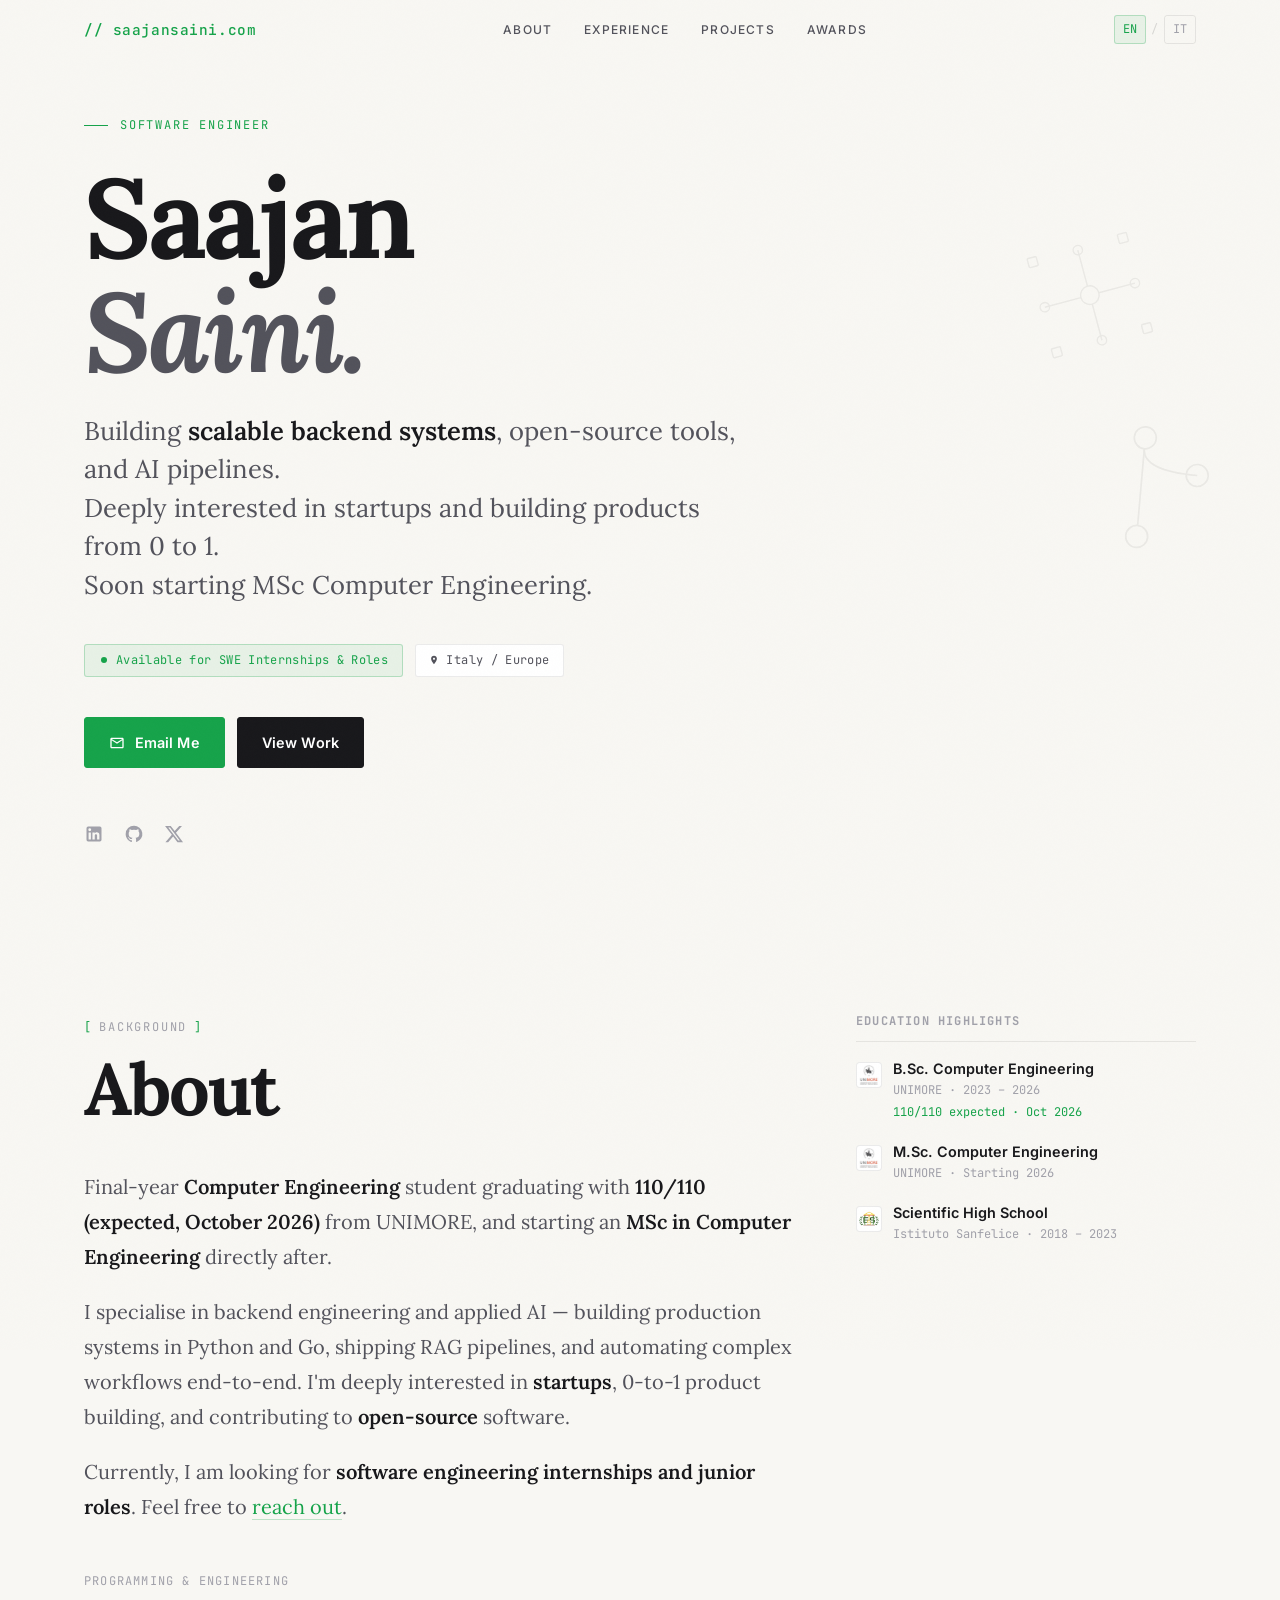
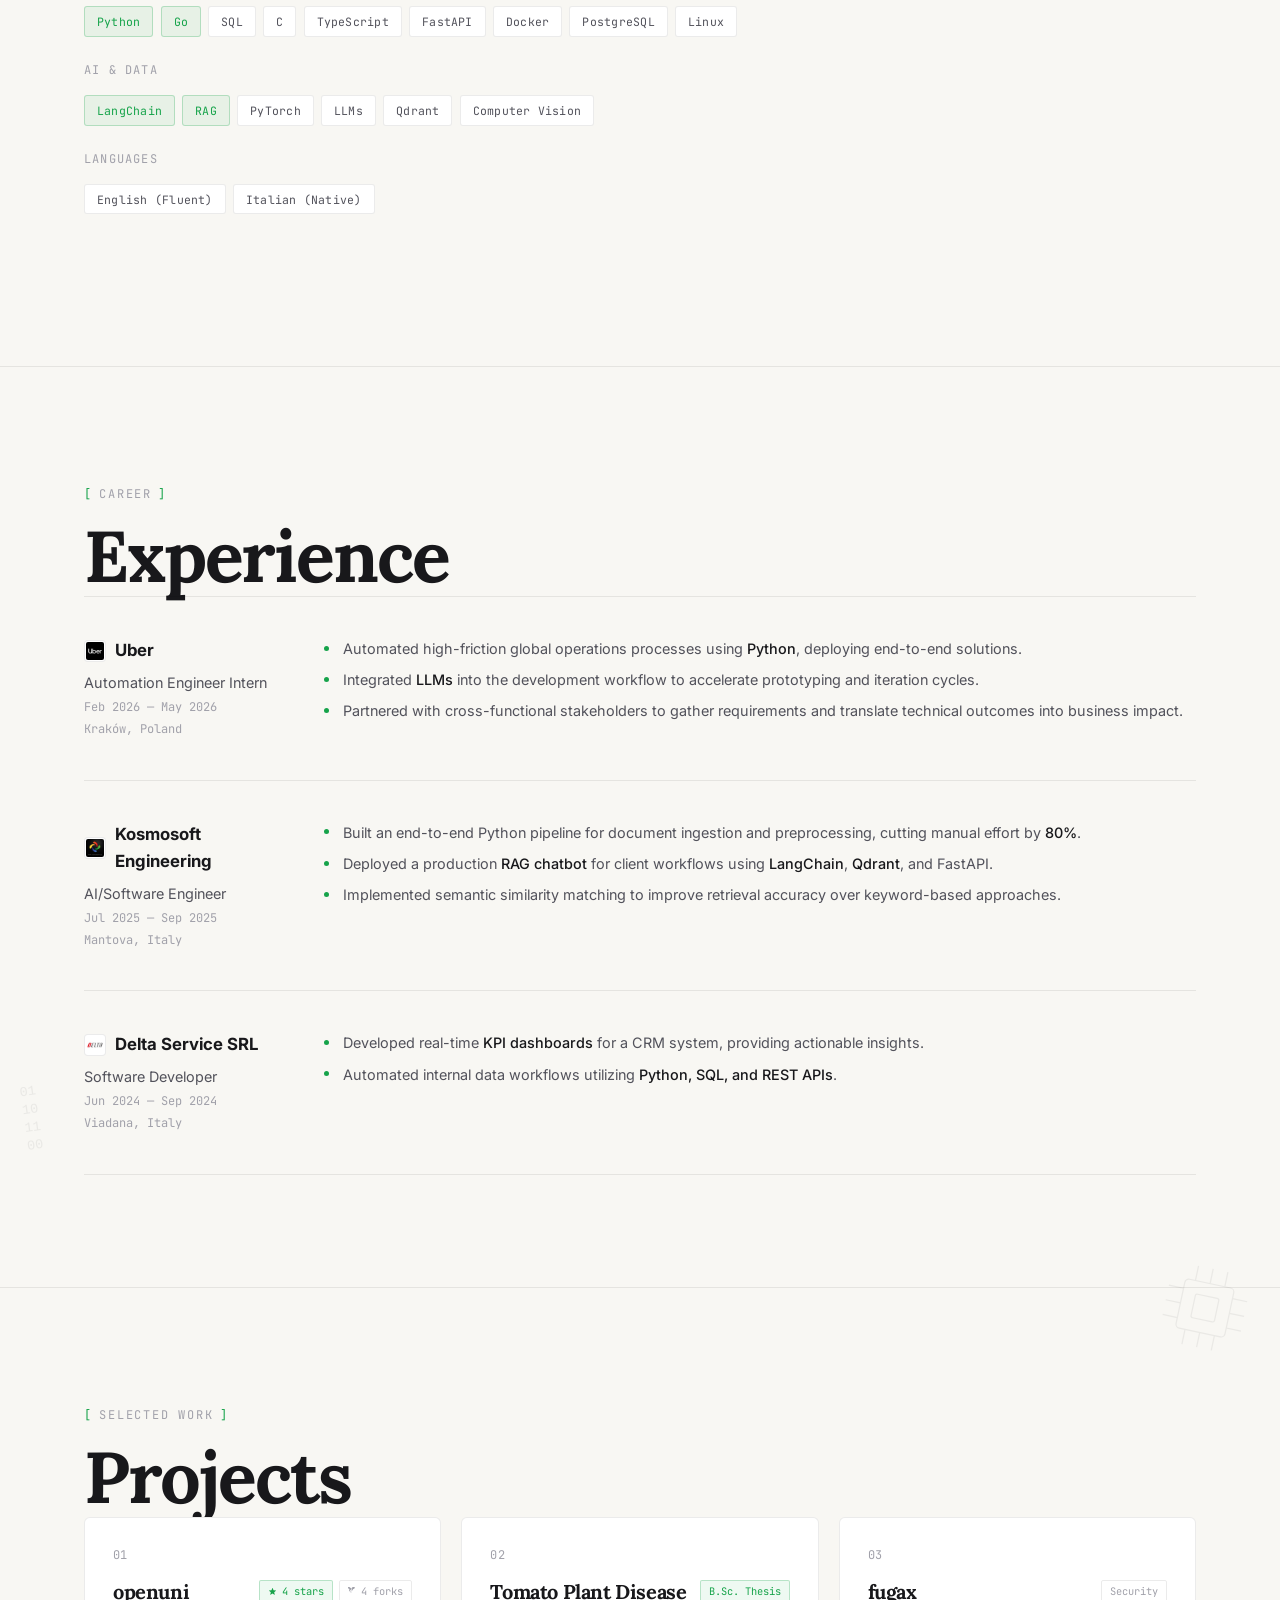
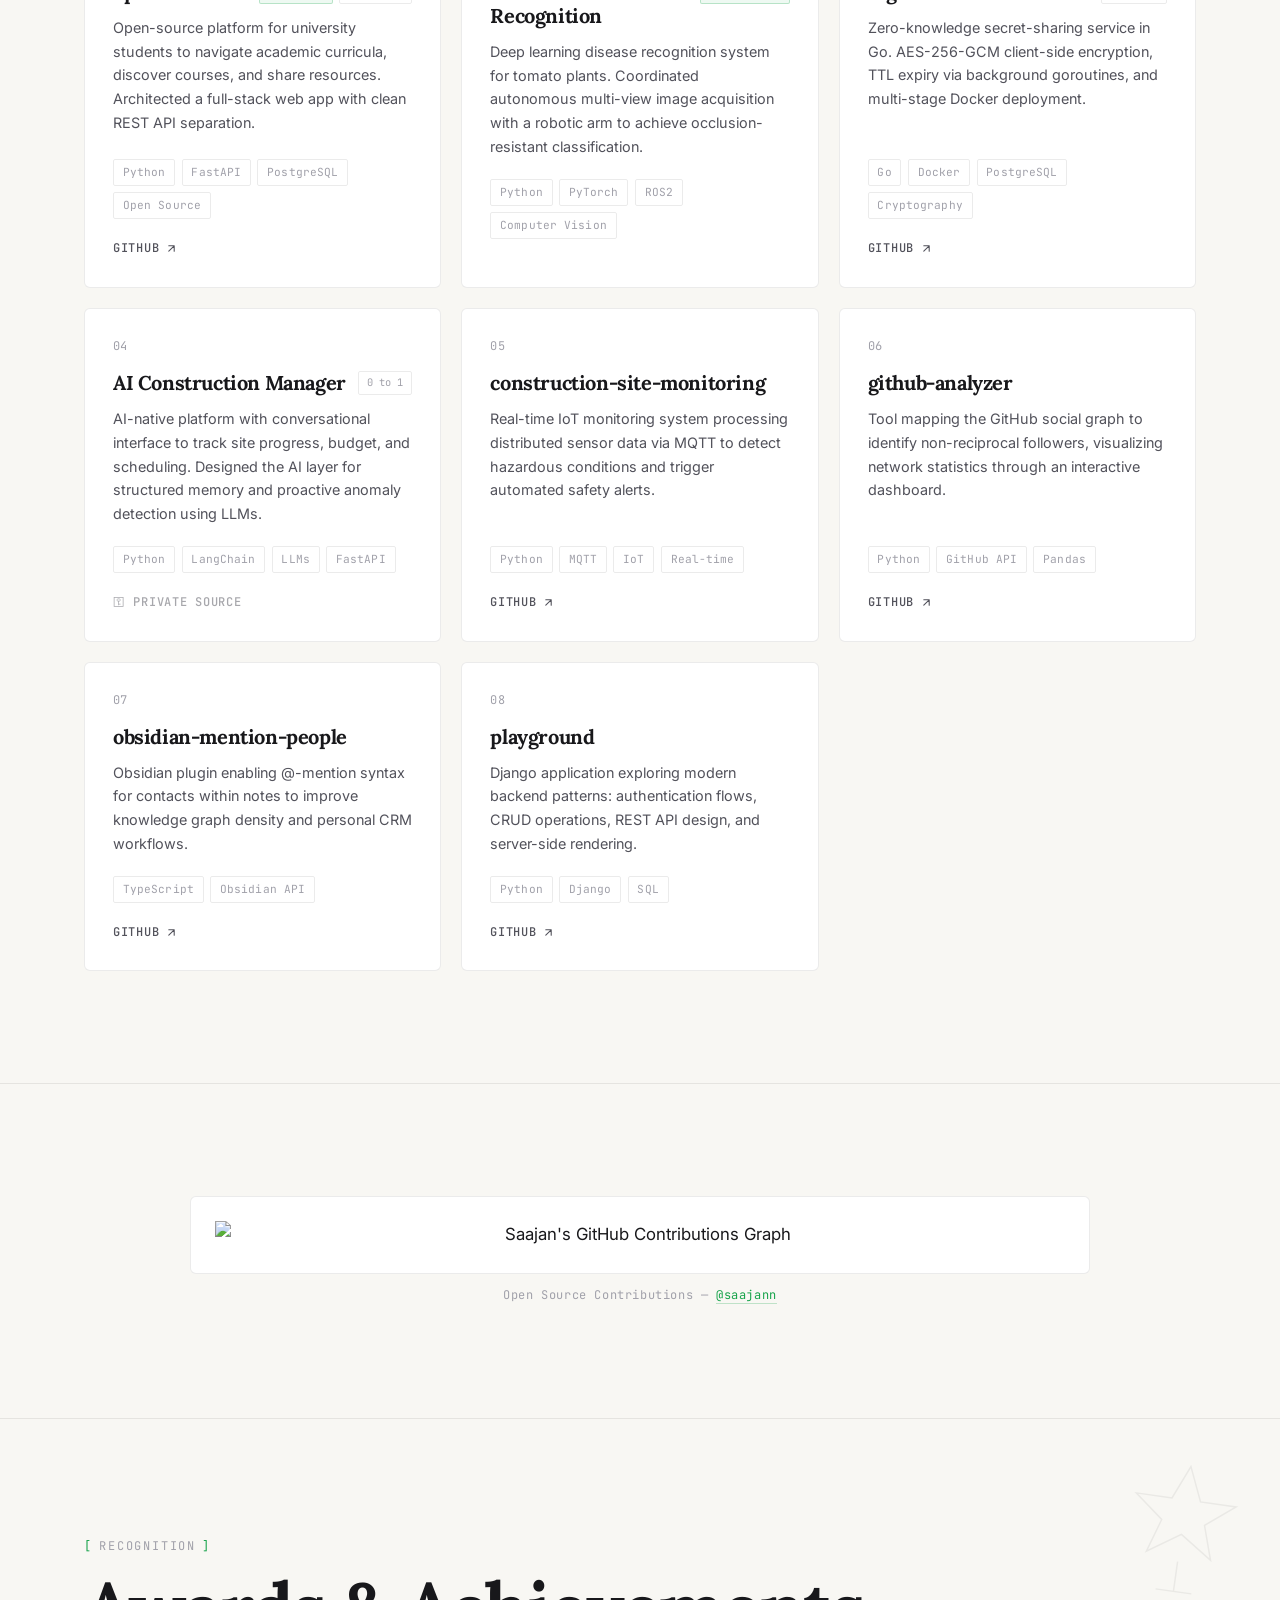
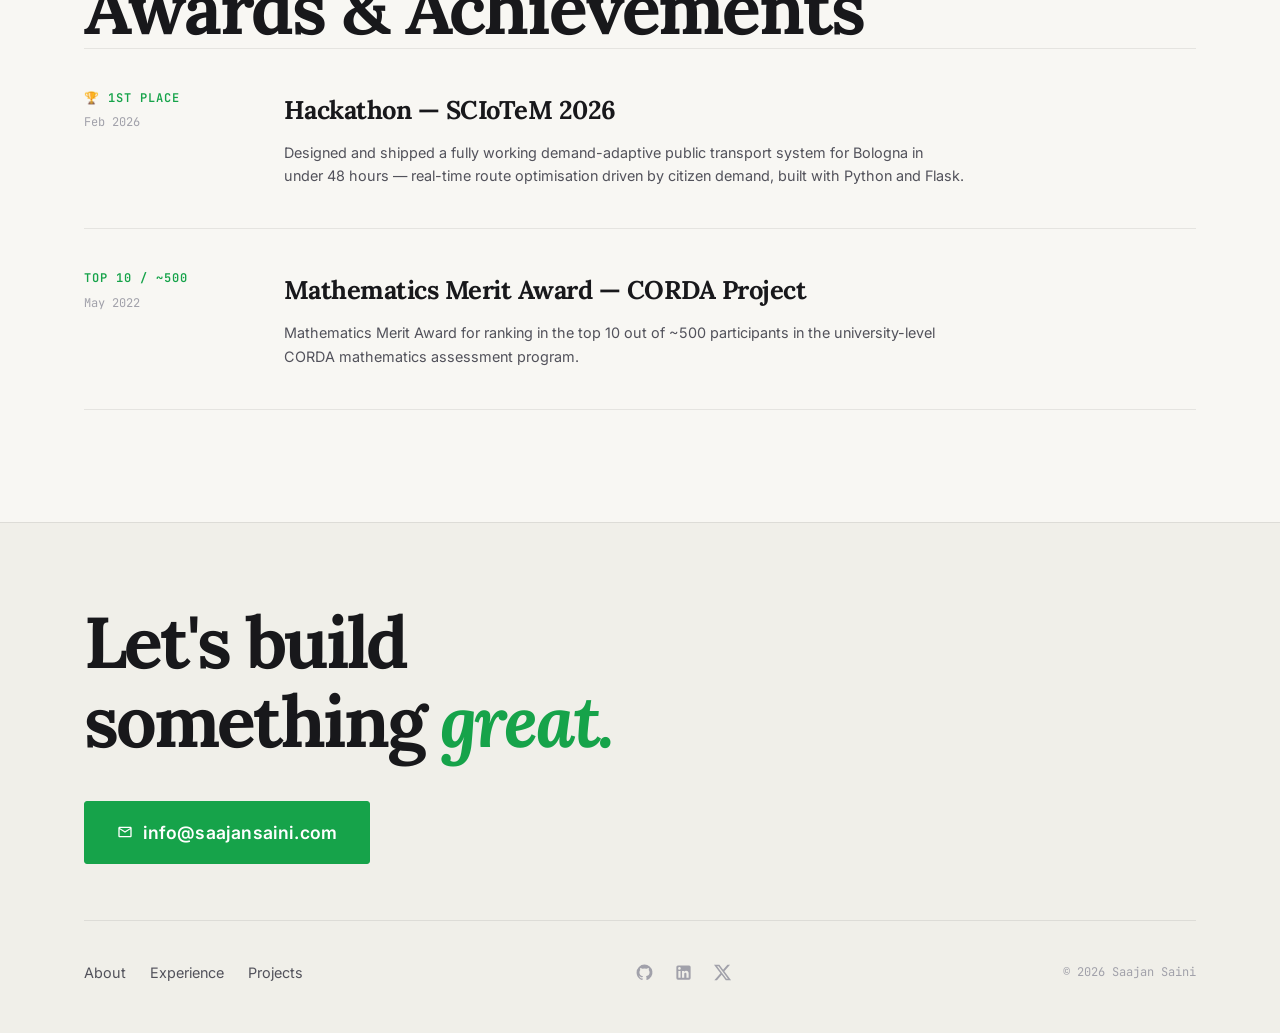
==== commit 7f2fdda0: "tmp" ====
--- a/index.html
+++ b/index.html
@@ -1,323 +1,663 @@
 <!DOCTYPE html>
-<html lang="en">
-
+<html lang="en" data-lang="en">
 <head>
-    <meta charset="UTF-8">
-    <meta name="viewport" content="width=device-width, initial-scale=1.0">
-    <title>Saajan Saini — Computer Engineer</title>
-    <meta name="description" content="Saajan Saini — Computer Engineering student (graduating Oct 2026), AI Engineer and Automation specialist. 3x internships across AI, automation and software development. Open to internship opportunities.">
-    <meta property="og:title" content="Saajan Saini — Computer Engineer">
-    <meta property="og:description" content="Computer Engineering student graduating Oct 2026. 3x internships in AI, Automation and Software Development. Open to opportunities.">
-    <meta property="og:type" content="website">
-    <meta property="og:url" content="https://saajansaini.com">
-    <meta name="twitter:card" content="summary">
-    <link rel="stylesheet" href="style.css">
-    <link rel="preconnect" href="https://fonts.googleapis.com">
-    <link rel="preconnect" href="https://fonts.gstatic.com" crossorigin>
-    <link href="https://fonts.googleapis.com/css2?family=Space+Mono:wght@400;700&family=Inter:wght@400;500;600;700&display=swap" rel="stylesheet">
-    <link rel="icon" href="favicon.svg" type="image/svg+xml">
-    <script type="application/ld+json">
-    {
-      "@context": "https://schema.org",
-      "@type": "Person",
-      "name": "Saajan Saini",
-      "url": "https://saajansaini.com",
-      "jobTitle": "Computer Engineering Student / AI Engineer",
-      "address": { "@type": "PostalAddress", "addressLocality": "Mantova", "addressCountry": "IT" },
-      "sameAs": [
-        "https://github.com/saajann",
-        "https://linkedin.com/in/saajan-saini",
-        "https://x.com/saaj_n"
-      ]
-    }
-    </script>
+  <meta charset="UTF-8">
+  <meta name="viewport" content="width=device-width, initial-scale=1.0">
+
+  <!-- Primary SEO -->
+  <title>Saajan Saini — Software Engineer</title>
+  <meta name="description" content="Saajan Saini is a software engineer specializing in backend systems, AI/ML pipelines, and intelligent automation. Available for internships. MSc Computer Engineering.">
+  <meta name="keywords" content="Saajan Saini, software engineer, AI engineer, Python, Go, LangChain, RAG, FastAPI, Docker, automation, computer engineering, Italy">
+  <meta name="author" content="Saajan Saini">
+  <link rel="canonical" href="https://saajansaini.com/">
+
+  <!-- Open Graph -->
+  <meta property="og:type" content="website">
+  <meta property="og:url" content="https://saajansaini.com/">
+  <meta property="og:title" content="Saajan Saini — Software Engineer">
+  <meta property="og:description" content="Building intelligent backend systems and automation. Available for software engineering internships. MSc Computer Engineering.">
+  <meta property="og:image" content="https://saajansaini.com/og.png">
+  <meta property="og:locale" content="en_US">
+  <meta property="og:site_name" content="Saajan Saini">
+
+  <!-- Twitter Card -->
+  <meta name="twitter:card" content="summary_large_image">
+  <meta name="twitter:site" content="@saaj_n">
+  <meta name="twitter:creator" content="@saaj_n">
+  <meta name="twitter:title" content="Saajan Saini — Software Engineer">
+  <meta name="twitter:description" content="Building intelligent backend systems and automation. Available for software engineering internships. MSc Computer Engineering.">
+  <meta name="twitter:image" content="https://saajansaini.com/og.png">
+
+  <!-- JSON-LD Person Schema -->
+  <script type="application/ld+json">
+  {
+    "@context": "https://schema.org",
+    "@type": "Person",
+    "name": "Saajan Saini",
+    "url": "https://saajansaini.com",
+    "image": "https://saajansaini.com/og.png",
+    "jobTitle": "Software Engineer",
+    "description": "Software engineer specialising in backend systems, AI/ML pipelines, and intelligent automation. Currently pursuing MSc Computer Engineering.",
+    "alumniOf": {
+      "@type": "CollegeOrUniversity",
+      "name": "University of Modena and Reggio Emilia (UNIMORE)"
+    },
+    "knowsAbout": ["Python", "Go", "LangChain", "RAG", "FastAPI", "Docker", "PyTorch", "LLMs"],
+    "sameAs": [
+      "https://github.com/saajann",
+      "https://linkedin.com/in/saajan-saini",
+      "https://x.com/saaj_n"
+    ],
+    "address": {
+      "@type": "PostalAddress",
+      "addressCountry": "IT"
+    },
+    "email": "mailto:info@saajansaini.com"
+  }
+  </script>
+
+  <link rel="stylesheet" href="style.css">
+  <link rel="icon" href="favicon.svg" type="image/svg+xml">
 </head>
-
-<body class="home-page">
+<body>
+
+  <!-- ════════════════════════════════════════
+       NAVIGATION
+       ════════════════════════════════════════ -->
+  <nav class="nav" id="navbar">
+    <div class="container nav__inner">
+      <a href="#" class="nav__logo" data-i18n="nav.logo">
+        <span>//</span>&nbsp;saajann
+      </a>
+      <div class="nav__links">
+        <a href="#about"      data-i18n="nav.about">About</a>
+        <a href="#experience" data-i18n="nav.exp">Experience</a>
+        <a href="#projects"   data-i18n="nav.work">Projects</a>
+        <a href="#awards"     data-i18n="nav.awards">Awards</a>
+      </div>
+      <div class="nav__right">
+        <div class="lang-toggle" role="group" aria-label="Language">
+          <button class="lang-toggle__btn active" data-lang="en" id="lang-en">EN</button>
+          <span class="lang-toggle__sep">/</span>
+          <button class="lang-toggle__btn" data-lang="it" id="lang-it">IT</button>
+        </div>
+        <button class="nav__hamburger" id="hamburger" aria-label="Toggle menu" aria-expanded="false">
+          <span></span><span></span><span></span>
+        </button>
+      </div>
+    </div>
+  </nav>
+
+  <!-- Mobile menu -->
+  <div class="nav__mobile" id="mobileMenu">
+    <a href="#about"      data-i18n="nav.about"  onclick="closeMobile()">About</a>
+    <a href="#experience" data-i18n="nav.exp"    onclick="closeMobile()">Experience</a>
+    <a href="#projects"   data-i18n="nav.work"   onclick="closeMobile()">Projects</a>
+    <a href="#awards"     data-i18n="nav.awards" onclick="closeMobile()">Awards</a>
+  </div>
+
+  <main>
+  <!-- ════════════════════════════════════════
+       HERO
+       ════════════════════════════════════════ -->
+  <section id="hero">
+    <div class="container hero__content">
+
+      <!-- Ambient SVGs -->
+      <div class="ambient" style="width:140px;top:15%;right:8%;transform:rotate(-15deg)" aria-hidden="true">
+        <!-- Circuit node -->
+        <svg viewBox="0 0 120 120" fill="none" stroke="currentColor" stroke-width="1.2">
+          <circle cx="60" cy="60" r="8"/>
+          <line x1="60" y1="20" x2="60" y2="52"/><line x1="60" y1="68" x2="60" y2="100"/>
+          <line x1="20" y1="60" x2="52" y2="60"/><line x1="68" y1="60" x2="100" y2="60"/>
+          <circle cx="60" cy="20" r="4"/><circle cx="60" cy="100" r="4"/>
+          <circle cx="20" cy="60" r="4"/><circle cx="100" cy="60" r="4"/>
+          <rect x="16" y="16" width="8" height="8" rx="1"/><rect x="96" y="16" width="8" height="8" rx="1"/>
+          <rect x="16" y="96" width="8" height="8" rx="1"/><rect x="96" y="96" width="8" height="8" rx="1"/>
+        </svg>
+      </div>
+      <div class="ambient" style="width:110px;top:40%;right:3%;transform:rotate(5deg)" aria-hidden="true">
+        <!-- Git branch -->
+        <svg viewBox="0 0 80 120" fill="none" stroke="currentColor" stroke-width="1.2">
+          <circle cx="20" cy="24" r="8"/><circle cx="20" cy="96" r="8"/><circle cx="60" cy="48" r="8"/>
+          <line x1="20" y1="32" x2="20" y2="88"/>
+          <path d="M20 32 Q20 48 60 48"/>
+        </svg>
+      </div>
+
+      <p class="hero__kicker" data-i18n="hero.kicker">Software Engineer</p>
+      <h1 class="hero__name">
+        Saajan<br><em>Saini.</em>
+      </h1>
+      <p class="hero__tagline" data-i18n="hero.tagline">
+        Building <strong>scalable backend systems</strong>, open-source tools, and AI pipelines.<br>
+        Deeply interested in startups and building products from 0 to 1.<br>
+        Starting MSc&nbsp;Computer&nbsp;Engineering at UNIMORE.
+      </p>
+
+      <div class="hero__meta">
+        <span class="hero__pill hero__pill--green">
+          <svg viewBox="0 0 10 10"><circle cx="5" cy="5" r="3" fill="currentColor"/></svg>
+          <span data-i18n="hero.status">Available for SWE Internships &amp; Roles</span>
+        </span>
+        <span class="hero__pill">
+          <svg viewBox="0 0 24 24" fill="currentColor"><path d="M12 2C8.13 2 5 5.13 5 9c0 5.25 7 13 7 13s7-7.75 7-13c0-3.87-3.13-7-7-7zm0 9.5c-1.38 0-2.5-1.12-2.5-2.5S10.62 6.5 12 6.5s2.5 1.12 2.5 2.5S13.38 11.5 12 11.5z"/></svg>
+          <span data-i18n="hero.location">Italy</span>
+        </span>
+      </div>
+
+      <div class="hero__actions">
+        <a href="mailto:info@saajansaini.com" class="btn btn--green" data-i18n="hero.cta_email">
+          <svg viewBox="0 0 24 24"><path d="M22 6c0-1.1-.9-2-2-2H4c-1.1 0-2 .9-2 2v12c0 1.1.9 2 2 2h16c1.1 0 2-.9 2-2V6zm-2 0l-8 5-8-5h16zm0 12H4V8l8 5 8-5v10z"/></svg>
+          Email Me
+        </a>
+        <a href="#about" class="btn btn--black" data-i18n="hero.cta_work">
+          More About Me
+        </a>
+      </div>
+
+      <div class="hero__socials">
+        <a href="https://linkedin.com/in/saajan-saini" target="_blank" rel="noopener" aria-label="LinkedIn">
+          <svg viewBox="0 0 24 24"><path d="M19 3a2 2 0 0 1 2 2v14a2 2 0 0 1-2 2H5a2 2 0 0 1-2-2V5a2 2 0 0 1 2-2h14m-.5 15.5v-5.3a3.26 3.26 0 0 0-3.26-3.26c-.85 0-1.84.52-2.32 1.3v-1.11h-2.79v8.37h2.79v-4.93c0-.77.62-1.4 1.39-1.4a1.4 1.4 0 0 1 1.4 1.4v4.93h2.79M6.88 8.56a1.68 1.68 0 0 0 1.68-1.68c0-.93-.75-1.69-1.68-1.69a1.69 1.69 0 0 0-1.69 1.69c0 .93.76 1.68 1.69 1.68m1.39 9.94v-8.37H5.5v8.37h2.77z"/></svg>
+        </a>
+        <a href="https://github.com/saajann" target="_blank" rel="noopener" aria-label="GitHub">
+          <svg viewBox="0 0 24 24"><path d="M12 2A10 10 0 0 0 2 12c0 4.42 2.87 8.17 6.84 9.5.5.08.66-.17.66-.45v-1.69c-2.77.6-3.36-1.34-3.36-1.34-.46-1.16-1.11-1.47-1.11-1.47-.91-.62.07-.6.07-.6 1 .07 1.53 1.03 1.53 1.03.87 1.52 2.34 1.07 2.91.83.09-.65.35-1.09.63-1.34-2.22-.25-4.55-1.11-4.55-4.92 0-1.11.38-2 1.03-2.71-.1-.25-.45-1.29.1-2.64 0 0 .84-.27 2.75 1.02a9.56 9.56 0 0 1 5 0c1.91-1.29 2.75-1.02 2.75-1.02.55 1.35.2 2.39.1 2.64.65.71 1.03 1.6 1.03 2.71 0 3.82-2.34 4.66-4.57 4.91.36.31.69.92.69 1.85v2.74c0 .27.16.54.67.45A10 10 0 0 0 12 2z"/></svg>
+        </a>
+        <a href="https://x.com/saaj_n" target="_blank" rel="noopener" aria-label="X / Twitter">
+          <svg viewBox="0 0 24 24"><path d="M18.244 2.25h3.308l-7.227 8.26 8.502 11.24H16.17l-5.214-6.817L4.99 21.75H1.68l7.73-8.835L1.254 2.25H8.08l4.713 6.231zm-1.161 17.52h1.833L7.084 4.126H5.117z"/></svg>
+        </a>
+      </div>
+
+      <div class="hero__scroll" aria-hidden="true" data-i18n="hero.scroll">Scroll</div>
+    </div>
+  </section>
+
+  <!-- ════════════════════════════════════════
+       ABOUT + SKILLS + EDUCATION
+       ════════════════════════════════════════ -->
+  <section id="about" class="section-pad">
     <div class="container">
-        <nav class="navbar">
-            <span class="brand">saajan_saini</span>
-            <ul>
-                <li><a href="#education">education</a></li>
-                <li><a href="#experience">experience</a></li>
-                <li><a href="#projects">projects</a></li>
-                <li><a href="#contacts">contacts</a></li>
-            </ul>
-        </nav>
-
-        <header id="home">
-            <div class="eyebrow">// portfolio</div>
-            <h1>Saajan Saini</h1>
-            <div class="role-line">Computer Engineering Student &middot; AI &amp; Automation</div>
-
-            <div class="status-readout">
-                <div class="readout-row available">
-                    <span class="readout-key">status</span>
-                    <span class="readout-value"><span class="dot"></span><strong>available for internships</strong> — from Nov 2026</span>
-                </div>
-                <div class="readout-row">
-                    <span class="readout-key">graduating</span>
-                    <span class="readout-value">Oct 2026 — B.Sc Computer Engineering, UNIMORE</span>
-                </div>
-                <div class="readout-row">
-                    <span class="readout-key">next</span>
-                    <span class="readout-value">Starting M.Sc in [Program Name], [Term] 2026</span>
-                </div>
-                <div class="readout-row">
-                    <span class="readout-key">experience</span>
-                    <span class="readout-value">3&times; internships — AI Engineering, Automation, Software Development</span>
-                </div>
-                <div class="readout-row">
-                    <span class="readout-key">location</span>
-                    <span class="readout-value">Mantova, Italy — open to relocation / remote</span>
-                </div>
-            </div>
-
-            <p class="intro">Final-year <strong>Computer Engineering student</strong> focused on
-                <strong>automation</strong> and <strong>AI</strong>. Three internships turning manual
-                workflows into <strong>automated, data-driven systems</strong> — from RAG chatbots to
-                global-scale process pipelines. Fluent in English.
+      <div class="about-grid">
+        
+        <div class="about__left">
+          <div class="section__header reveal" style="margin-bottom:2.5rem">
+            <p class="section__label" data-i18n="section.about">Background</p>
+            <h2 class="section__title" data-i18n="heading.about">About</h2>
+          </div>
+          
+          <div class="about__bio reveal">
+            <p data-i18n="about.p1">
+              Final-year <strong>Computer Engineering</strong> student graduating with <strong>110/110 (expected, October 2026)</strong> from UNIMORE, and starting an <strong>MSc in Computer Engineering</strong> directly after.
             </p>
-
-            <div class="cta-row">
-                <a href="resume.pdf" class="btn btn-primary" target="_blank">↓ download cv</a>
-                <a href="mailto:info@saajansaini.com" class="btn btn-secondary">email me</a>
-                <a href="https://linkedin.com/in/saajan-saini" class="btn btn-secondary" target="_blank">linkedin</a>
-            </div>
-        </header>
-
-        <section id="skills">
-            <h2>skills</h2>
-            <div class="skills-grid">
-                <div class="skill-group">
-                    <div class="skill-label">Languages</div>
-                    <div class="skill-tags">
-                        <span>Python</span><span>SQL</span><span>PHP</span><span>HTML/CSS</span><span>JavaScript</span>
-                    </div>
-                </div>
-                <div class="skill-group">
-                    <div class="skill-label">AI / ML</div>
-                    <div class="skill-tags">
-                        <span>LangChain</span><span>RAG</span><span>Ollama / LLMs</span><span>Qdrant</span><span>Scikit-learn</span>
-                    </div>
-                </div>
-                <div class="skill-group">
-                    <div class="skill-label">Backend &amp; Data</div>
-                    <div class="skill-tags">
-                        <span>FastAPI</span><span>Django</span><span>Pandas</span><span>REST APIs</span><span>MQTT</span>
-                    </div>
-                </div>
-                <div class="skill-group">
-                    <div class="skill-label">Tools</div>
-                    <div class="skill-tags">
-                        <span>Git / GitHub</span><span>Streamlit</span><span>Docker</span><span>Linux</span>
-                    </div>
-                </div>
-            </div>
-        </section>
-
-        <section id="education">
-            <h2>education</h2>
-            <div class="education-item">
-                <div class="education-header">
-                    <h3>Computer Engineering</h3>
-                    <span class="date">2023 — 2026</span>
-                </div>
-                <div class="education-subheader">
-                    <div class="name-wrapper">
-                        <img src="logos/unimore.jpeg" alt="Unimore Logo" class="company-logo">
-                        <p class="institution">
-                            Bachelor's Degree, <a href="https://inginf.unimn.it" target="_blank">UNIMORE &#8599;</a>
-                        </p>
-                    </div>
-                    <span class="location">Mantova, Italy</span>
-                </div>
-                <p>Relevant courses: Numerical Analysis, Statistics, Databases, Internet Web &amp; Cloud,
-                    Image Processing, Machine Learning.</p>
-            </div>
-            <div class="education-item">
-                <div class="education-header">
-                    <h3>Scientific High School</h3>
-                    <span class="date">2018 — 2023</span>
-                </div>
-                <div class="education-subheader">
-                    <div class="name-wrapper">
-                        <img src="logos/sanfelice.jpeg" alt="Sanfelice Logo" class="company-logo">
-                        <p class="institution">
-                            <a href="https://www.istitutosanfelice.edu.it/percorsi-studio?id=13" target="_blank">Istituto Superiore Ettore Sanfelice &#8599;</a>
-                        </p>
-                    </div>
-                    <span class="location">Viadana, Italy</span>
-                </div>
-            </div>
-        </section>
-
-        <section id="experience" class="work">
-            <h2>professional experience</h2>
-            <div class="job">
-                <div class="job-header">
-                    <h3>Automation Intern</h3>
-                    <span class="date">Feb 2026 — May 2026</span>
-                </div>
-                <div class="job-subheader">
-                    <div class="name-wrapper">
-                        <img src="logos/uber.jpeg" alt="Uber Logo" class="company-logo">
-                        <p class="company"><a href="https://www.uber.com" target="_blank">Uber &#8599;</a></p>
-                    </div>
-                    <span class="location">Krakow, Poland</span>
-                </div>
-                <ul>
-                    <li>Transforming manual processes into efficient, <strong>automated solutions</strong> using <strong>Python</strong>.</li>
-                    <li>Developing <strong>self-operating dashboards</strong> and end-to-end automation of entire workflows.</li>
-                    <li>Designing and optimizing <strong>business processes</strong> and <strong>data pipelines</strong> at a regional and global scale.</li>
-                </ul>
-            </div>
-            <div class="job">
-                <div class="job-header">
-                    <h3>AI Engineer</h3>
-                    <span class="date">Jul 2025 — Sep 2025</span>
-                </div>
-                <div class="job-subheader">
-                    <div class="name-wrapper">
-                        <img src="logos/kosmosoft_engineering.jpeg" alt="Kosmosoft Logo" class="company-logo">
-                        <p class="company"><a href="https://www.kosmosoft.eu" target="_blank">Kosmosoft Engineering &#8599;</a></p>
-                    </div>
-                    <span class="location">Mantova, Italy</span>
-                </div>
-                <ul>
-                    <li><strong>Automated document processing pipeline</strong> by developing <strong>Python</strong> scripts for cleaning and preprocessing company documentation, reducing manual effort by <strong>80%</strong>.</li>
-                    <li>Designed and developed <strong>RESTful API</strong> endpoints for intelligent chatbot integration using <strong>Python</strong> and <strong>FastAPI</strong>.</li>
-                    <li>Built end-to-end <strong>RAG chatbot</strong> using <strong>LangChain</strong>, <strong>LLMs</strong> via <strong>Ollama</strong>, embeddings and <strong>Qdrant</strong> vector database for automated customer support.</li>
-                    <li>Implemented <strong>pattern recognition algorithms</strong> for question similarity matching, improving response accuracy.</li>
-                    <li>Integrated technical documentation and company data to improve information retrieval and enable <strong>self-operating support system</strong>.</li>
-                </ul>
-            </div>
-            <div class="job">
-                <div class="job-header">
-                    <h3>Software Developer</h3>
-                    <span class="date">Jun 2024 — Sep 2024</span>
-                </div>
-                <div class="job-subheader">
-                    <div class="name-wrapper">
-                        <img src="logos/delta_service.jpeg" alt="Delta Service Logo" class="company-logo">
-                        <p class="company"><a href="https://www.deltaviadana.it" target="_blank">Delta Service SRL &#8599;</a></p>
-                    </div>
-                    <span class="location">Viadana, Italy</span>
-                </div>
-                <ul>
-                    <li>Designed and implemented <strong>advanced analytical dashboards</strong> for CRM system using <strong>data-driven approach</strong>, enabling real-time monitoring of business KPIs.</li>
-                    <li>Developed web applications and automation scripts using <strong>PHP</strong>, <strong>HTML</strong>, <strong>CSS</strong> and <strong>SQL</strong>.</li>
-                    <li>Created <strong>data visualization solutions</strong> for operational metrics, improving decision-making efficiency.</li>
-                    <li>Analyzed business processes to identify optimization opportunities and implemented technical solutions.</li>
-                    <li>Fixed software bugs and provided technical support.</li>
-                </ul>
-            </div>
-        </section>
-
-        <section id="github">
-            <h2>github activity</h2>
-            <div class="github-card">
-                <div class="github-card-header">
-                    <span class="gh-user">contribution history — <a href="https://github.com/saajann" target="_blank">@saajann</a></span>
-                    <span class="date">last 12 months</span>
-                </div>
-                <div class="github-chart-wrap">
-                    <img src="https://ghchart.rshah.org/16a34a/saajann" alt="Saajan Saini's GitHub contribution graph">
-                </div>
-                <div class="gh-stats-row">
-                    <img src="https://github-readme-stats.vercel.app/api?username=saajann&show_icons=true&hide_title=true&text_color=0a0a0a&icon_color=16a34a&title_color=0a0a0a&bg_color=fafaf9&border_color=e5e5e1&hide_border=false" alt="GitHub stats for saajann">
-                    <img src="https://github-readme-stats.vercel.app/api/top-langs/?username=saajann&layout=compact&hide_title=true&text_color=0a0a0a&title_color=0a0a0a&bg_color=fafaf9&border_color=e5e5e1&hide_border=false" alt="Top languages for saajann">
-                </div>
-            </div>
-        </section>
-
-        <section id="projects">
-            <h2>projects</h2>
-            <ul>
-                <li>
-                    <a href="https://github.com/saajann/sentiment-analysis" target="_blank">sentiment-analysis &#8599;</a>
-                    <p>A machine learning model to classify text as positive or negative.</p>
-                    <div class="tech-stack">
-                        <span class="tech-tag">Python</span>
-                        <span class="tech-tag">Streamlit</span>
-                        <span class="tech-tag">Scikit-learn</span>
-                    </div>
-                </li>
-                <li>
-                    <a href="https://github.com/saajann/playground" target="_blank">playground &#8599;</a>
-                    <p>Fullstack Web App developed with Django to explore backend development.</p>
-                    <div class="tech-stack">
-                        <span class="tech-tag">Python</span>
-                        <span class="tech-tag">Django</span>
-                        <span class="tech-tag">HTML/CSS</span>
-                    </div>
-                </li>
-                <li>
-                    <a href="https://github.com/saajann/github-followers-analyzer" target="_blank">github-followers-analyzer &#8599;</a>
-                    <p>A tool to analyze your GitHub followers, identify who's not following back, and visualize network stats.</p>
-                    <div class="tech-stack">
-                        <span class="tech-tag">Python</span>
-                        <span class="tech-tag">Streamlit</span>
-                        <span class="tech-tag">GitHub API</span>
-                        <span class="tech-tag">Pandas</span>
-                    </div>
-                </li>
-                <li>
-                    <a href="https://github.com/saajann/construction-site-monitoring-system" target="_blank">construction-site-monitoring-system &#8599;</a>
-                    <p>IoT system for safety monitoring in construction sites using Python and MQTT.</p>
-                    <div class="tech-stack">
-                        <span class="tech-tag">Python</span>
-                        <span class="tech-tag">MQTT</span>
-                        <span class="tech-tag">IoT</span>
-                    </div>
-                </li>
-            </ul>
-        </section>
-
-        <section id="contacts">
-            <h2>contacts</h2>
-            <p>Feel free to reach out or connect with me on social media.</p>
-            <ul>
-                <li>
-                    <a href="https://x.com/saaj_n" target="_blank">
-                        <img src="logos/logo-black.png" alt="X — @saaj_n" class="social-icon">
-                        <span>X</span>
-                    </a>
-                </li>
-                <li>
-                    <a href="mailto:info@saajansaini.com">
-                        <svg viewBox="0 0 24 24" xmlns="http://www.w3.org/2000/svg" aria-hidden="true">
-                            <path d="M4 4h16a2 2 0 0 1 2 2v12a2 2 0 0 1-2 2H4a2 2 0 0 1-2-2V6a2 2 0 0 1 2-2zm0 4.2V18h16V8.2l-8 5.33-8-5.33zm8 3.01L20 6H4l8 5.21z" />
-                        </svg>
-                        <span>email</span>
-                    </a>
-                </li>
-                <li>
-                    <a href="https://linkedin.com/in/saajan-saini" target="_blank">
-                        <svg viewBox="0 0 24 24" xmlns="http://www.w3.org/2000/svg">
-                            <path
-                                d="M19 3a2 2 0 0 1 2 2v14a2 2 0 0 1-2 2H5a2 2 0 0 1-2-2V5a2 2 0 0 1 2-2h14m-.5 15.5v-5.3a3.26 3.26 0 0 0-3.26-3.26c-.85 0-1.84.52-2.32 1.3v-1.11h-2.79v8.37h2.79v-4.93c0-.77.62-1.4 1.39-1.4a1.4 1.4 0 0 1 1.4 1.4v4.93h2.79M6.88 8.56a1.68 1.68 0 0 0 1.68-1.68c0-.93-.75-1.69-1.68-1.69a1.69 1.69 0 0 0-1.69 1.69c0 .93.76 1.68 1.69 1.68m1.39 9.94v-8.37H5.5v8.37h2.77z" />
-                        </svg>
-                        <span>linkedin</span>
-                    </a>
-                </li>
-                <li>
-                    <a href="https://github.com/saajann" target="_blank">
-                        <svg viewBox="0 0 24 24" xmlns="http://www.w3.org/2000/svg">
-                            <path
-                                d="M12 2A10 10 0 0 0 2 12c0 4.42 2.87 8.17 6.84 9.5.5.08.66-.17.66-.45v-1.69c-2.77.6-3.36-1.34-3.36-1.34-.46-1.16-1.11-1.47-1.11-1.47-.91-.62.07-.6.07-.6 1 .07 1.53 1.03 1.53 1.03.87 1.52 2.34 1.07 2.91.83.09-.65.35-1.09.63-1.34-2.22-.25-4.55-1.11-4.55-4.92 0-1.11.38-2 1.03-2.71-.1-.25-.45-1.29.1-2.64 0 0 .84-.27 2.75 1.02a9.56 9.56 0 0 1 5 0c1.91-1.29 2.75-1.02 2.75-1.02.55 1.35.2 2.39.1 2.64.65.71 1.03 1.6 1.03 2.71 0 3.82-2.34 4.66-4.57 4.91.36.31.69.92.69 1.85v2.74c0 .27.16.54.67.45A10 10 0 0 0 12 2z" />
-                        </svg>
-                        <span>github</span>
-                    </a>
-                </li>
-            </ul>
-        </section>
-
-        <footer>
-            <span>Saajan Saini &copy; 2026</span>
-            <span><a href="resume.pdf" target="_blank">download cv</a></span>
-        </footer>
-    </div>
+            <p data-i18n="about.p2">
+              I specialise in backend engineering and applied AI — building production systems in Python and Go, shipping RAG pipelines, and automating complex workflows end-to-end. I'm deeply interested in <strong>startups</strong>, 0-to-1 product building, and contributing to <strong>open-source</strong> software.
+            </p>
+            <p data-i18n="about.p3">
+              Currently, I am looking for <strong>software engineering internships and junior roles</strong>. Feel free to <a href="mailto:info@saajansaini.com">reach out</a>.
+            </p>
+          </div>
+
+          <!-- Skills Inline -->
+          <div class="skills__block reveal reveal-d1" id="skills">
+            <p class="skills__label" data-i18n="skills.prog">Programming &amp; Engineering</p>
+            <div class="skills__pills" style="margin-bottom:1.5rem">
+              <span class="skill-pill skill-pill--hi">Python</span>
+              <span class="skill-pill skill-pill--hi">Go</span>
+              <span class="skill-pill">SQL</span>
+              <span class="skill-pill">C</span>
+              <span class="skill-pill">TypeScript</span>
+              <span class="skill-pill">FastAPI</span>
+              <span class="skill-pill">Docker</span>
+              <span class="skill-pill">PostgreSQL</span>
+              <span class="skill-pill">Linux</span>
+            </div>
+            
+            <p class="skills__label" data-i18n="skills.ai">AI &amp; Data</p>
+            <div class="skills__pills" style="margin-bottom:1.5rem">
+              <span class="skill-pill skill-pill--hi">LangChain</span>
+              <span class="skill-pill skill-pill--hi">RAG</span>
+              <span class="skill-pill">PyTorch</span>
+              <span class="skill-pill">LLMs</span>
+              <span class="skill-pill">Qdrant</span>
+              <span class="skill-pill">Computer Vision</span>
+            </div>
+
+            <p class="skills__label" data-i18n="skills.lang">Languages</p>
+            <div class="skills__pills">
+              <span class="skill-pill">English (Fluent)</span>
+              <span class="skill-pill">Italian (Native)</span>
+            </div>
+          </div>
+        </div>
+
+        <aside class="about__sidebar">
+          <div class="sidebar__section reveal reveal-d2">
+            <h3 class="sidebar__label" data-i18n="about.edu">Education Highlights</h3>
+            
+            <div class="edu-item">
+              <img src="logos/unimore.jpeg" alt="UNIMORE" class="edu-item__logo" loading="lazy">
+              <div class="edu-item__info">
+                <p class="edu-item__deg" data-i18n="about.bsc">B.Sc. Computer Engineering</p>
+                <p class="edu-item__school">UNIMORE · 2023 – 2026</p>
+                <p class="edu-item__note">110/110 expected · Oct 2026</p>
+              </div>
+            </div>
+            
+            <div class="edu-item">
+              <img src="logos/unimore.jpeg" alt="UNIMORE" class="edu-item__logo" loading="lazy">
+              <div class="edu-item__info">
+                <p class="edu-item__deg" data-i18n="about.msc">M.Sc. Computer Engineering</p>
+                <p class="edu-item__school">UNIMORE · Starting 2026</p>
+              </div>
+            </div>
+            
+            <div class="edu-item">
+              <img src="logos/sanfelice.jpeg" alt="Istituto Sanfelice" class="edu-item__logo" loading="lazy">
+              <div class="edu-item__info">
+                <p class="edu-item__deg" data-i18n="about.hs">Scientific High School</p>
+                <p class="edu-item__school">Istituto Sanfelice · 2018 – 2023</p>
+              </div>
+            </div>
+          </div>
+        </aside>
+        
+      </div>
+    </div>
+  </section>
+
+  <hr class="divider">
+
+  <!-- ════════════════════════════════════════
+       EXPERIENCE
+       ════════════════════════════════════════ -->
+  <section id="experience" class="section-pad">
+    <div class="container">
+
+      <!-- Ambient SVG -->
+      <div class="ambient" style="width:90px;bottom:10%;left:2%;transform:rotate(-8deg);" aria-hidden="true">
+        <!-- Binary pattern -->
+        <svg viewBox="0 0 80 100" fill="none" stroke="currentColor" stroke-width="1">
+          <text x="0" y="14" font-family="monospace" font-size="12" fill="currentColor" stroke="none">01</text>
+          <text x="0" y="30" font-family="monospace" font-size="12" fill="currentColor" stroke="none">10</text>
+          <text x="0" y="46" font-family="monospace" font-size="12" fill="currentColor" stroke="none">11</text>
+          <text x="0" y="62" font-family="monospace" font-size="12" fill="currentColor" stroke="none">00</text>
+        </svg>
+      </div>
+
+      <div class="section__header reveal" style="margin-bottom:var(--gap-lg)">
+        <p class="section__label" data-i18n="section.exp">Career</p>
+        <h2 class="section__title" data-i18n="heading.exp">Experience</h2>
+      </div>
+
+      <div class="exp-list">
+
+        <!-- Uber -->
+        <div class="exp reveal">
+          <div class="exp__meta">
+            <div class="exp__co">
+              <img src="logos/uber.jpeg" alt="Uber" class="exp__logo" loading="lazy">
+              <span class="exp__co-name"><a href="https://uber.com" target="_blank" rel="noopener">Uber</a></span>
+            </div>
+            <p class="exp__role" data-i18n="exp.uber.role">Automation Engineer Intern</p>
+            <p class="exp__date">Feb 2026 — May 2026</p>
+            <p class="exp__loc">Kraków, Poland</p>
+          </div>
+          <ul class="exp__bullets">
+            <li data-i18n="exp.uber.d1">Automated high-friction global operations processes using <strong>Python</strong>, deploying end-to-end solutions.</li>
+            <li data-i18n="exp.uber.d2">Integrated <strong>LLMs</strong> into the development workflow to accelerate prototyping and iteration cycles.</li>
+            <li data-i18n="exp.uber.d3">Partnered with cross-functional stakeholders to gather requirements and translate technical outcomes into business impact.</li>
+          </ul>
+        </div>
+
+        <!-- Kosmosoft -->
+        <div class="exp reveal">
+          <div class="exp__meta">
+            <div class="exp__co">
+              <img src="logos/kosmosoft_engineering.jpeg" alt="Kosmosoft Engineering" class="exp__logo" loading="lazy">
+              <span class="exp__co-name"><a href="https://kosmosoft.eu" target="_blank" rel="noopener">Kosmosoft Engineering</a></span>
+            </div>
+            <p class="exp__role" data-i18n="exp.kosmo.role">AI/Software Engineer</p>
+            <p class="exp__date">Jul 2025 — Sep 2025</p>
+            <p class="exp__loc">Mantova, Italy</p>
+          </div>
+          <ul class="exp__bullets">
+            <li data-i18n="exp.kosmo.d1">Built an end-to-end Python pipeline for document ingestion and preprocessing, cutting manual effort by <strong>80%</strong>.</li>
+            <li data-i18n="exp.kosmo.d2">Deployed a production <strong>RAG chatbot</strong> for client workflows using <strong>LangChain</strong>, <strong>Qdrant</strong>, and FastAPI.</li>
+            <li data-i18n="exp.kosmo.d3">Implemented semantic similarity matching to improve retrieval accuracy over keyword-based approaches.</li>
+          </ul>
+        </div>
+
+        <!-- Delta Service -->
+        <div class="exp reveal">
+          <div class="exp__meta">
+            <div class="exp__co">
+              <img src="logos/delta_service.jpeg" alt="Delta Service SRL" class="exp__logo" loading="lazy">
+              <span class="exp__co-name"><a href="https://deltaviadana.it" target="_blank" rel="noopener">Delta Service SRL</a></span>
+            </div>
+            <p class="exp__role" data-i18n="exp.delta.role">Software Developer</p>
+            <p class="exp__date">Jun 2024 — Sep 2024</p>
+            <p class="exp__loc">Viadana, Italy</p>
+          </div>
+          <ul class="exp__bullets">
+            <li data-i18n="exp.delta.d1">Developed real-time <strong>KPI dashboards</strong> for a CRM system, providing actionable insights.</li>
+            <li data-i18n="exp.delta.d2">Automated internal data workflows utilizing <strong>Python, SQL, and REST APIs</strong>.</li>
+          </ul>
+        </div>
+
+      </div>
+    </div>
+  </section>
+
+  <hr class="divider">
+
+  <!-- ════════════════════════════════════════
+       PROJECTS
+       ════════════════════════════════════════ -->
+  <section id="projects" class="section-pad">
+    <div class="container">
+
+      <!-- Ambient SVG -->
+      <div class="ambient" style="width:100px;top:-30px;right:2%;transform:rotate(12deg);" aria-hidden="true">
+        <!-- Chip -->
+        <svg viewBox="0 0 100 100" fill="none" stroke="currentColor" stroke-width="1.2">
+          <rect x="25" y="25" width="50" height="50" rx="4"/>
+          <line x1="35" y1="25" x2="35" y2="10"/><line x1="50" y1="25" x2="50" y2="10"/><line x1="65" y1="25" x2="65" y2="10"/>
+          <line x1="35" y1="75" x2="35" y2="90"/><line x1="50" y1="75" x2="50" y2="90"/><line x1="65" y1="75" x2="65" y2="90"/>
+          <line x1="25" y1="35" x2="10" y2="35"/><line x1="25" y1="50" x2="10" y2="50"/><line x1="25" y1="65" x2="10" y2="65"/>
+          <line x1="75" y1="35" x2="90" y2="35"/><line x1="75" y1="50" x2="90" y2="50"/><line x1="75" y1="65" x2="90" y2="65"/>
+          <rect x="38" y="38" width="24" height="24" rx="2"/>
+        </svg>
+      </div>
+
+      <div class="section__header reveal" style="margin-bottom:var(--gap-lg)">
+        <p class="section__label" data-i18n="section.work">Selected Work</p>
+        <h2 class="section__title" data-i18n="heading.projects">Projects</h2>
+      </div>
+
+      <div class="projects__grid">
+
+        <!-- ── 01 openuni ── -->
+        <article class="proj-card reveal">
+          <div class="proj-card__num">01</div>
+          <div class="proj-card__header">
+            <h3 class="proj-card__name">openuni</h3>
+            <div class="proj-card__badges">
+              <span class="badge badge--green">
+                <svg viewBox="0 0 24 24"><path d="M12 17.27L18.18 21l-1.64-7.03L22 9.24l-7.19-.61L12 2 9.19 8.63 2 9.24l5.46 4.73L5.82 21z"/></svg>
+                4 stars
+              </span>
+              <span class="badge">
+                <svg viewBox="0 0 24 24"><path d="M6 2a3 3 0 0 1 3 3 3 3 0 0 1-3 3 3 3 0 0 1-3-3 3 3 0 0 1-3-3 3 3 0 0 1 3-3m12 0a3 3 0 0 1 3 3 3 3 0 0 1-3 3 3 3 0 0 1-3-3 3 3 0 0 1 3-3M6 12a3 3 0 0 1 3 3 3 3 0 0 1-3-3 3 3 0 0 1-3-3 3 3 0 0 1 3-3m4-3.5c0-1.5 3.5-2.5 6-1l-1 1.5C13.5 8 11 8.5 11 9.5l-.5 1.5H9l1-2.5z"/></svg>
+                4 forks
+              </span>
+            </div>
+          </div>
+          <p class="proj-card__desc" data-i18n="proj.openuni.desc">
+            Open-source platform for university students to navigate academic curricula, discover courses, and share resources. Architected a full-stack web app with clean REST API separation.
+          </p>
+          <div class="proj-card__stack">
+            <span class="tag">Python</span><span class="tag">FastAPI</span><span class="tag">PostgreSQL</span><span class="tag">Open Source</span>
+          </div>
+          <div class="proj-card__links">
+            <a href="https://github.com/saajann/openuni" target="_blank" rel="noopener" class="link-arrow">
+              GitHub <svg viewBox="0 0 24 24"><path d="M7 17L17 7M17 7H7M17 7v10" stroke-linecap="round" stroke-linejoin="round"/></svg>
+            </a>
+          </div>
+        </article>
+
+        <!-- ── 02 Thesis ── -->
+        <article class="proj-card reveal reveal-d1">
+          <div class="proj-card__num">02</div>
+          <div class="proj-card__header">
+            <h3 class="proj-card__name" data-i18n="proj.thesis.name">Tomato Plant Disease Recognition</h3>
+            <div class="proj-card__badges">
+              <span class="badge badge--green">B.Sc. Thesis</span>
+            </div>
+          </div>
+          <p class="proj-card__desc" data-i18n="proj.thesis.desc">
+            Deep learning disease recognition system for tomato plants. Coordinated autonomous multi-view image acquisition with a robotic arm to achieve occlusion-resistant classification.
+          </p>
+          <div class="proj-card__stack">
+            <span class="tag">Python</span><span class="tag">PyTorch</span><span class="tag">ROS2</span><span class="tag">Computer Vision</span>
+          </div>
+        </article>
+
+        <!-- ── 03 Fugax ── -->
+        <article class="proj-card reveal reveal-d2">
+          <div class="proj-card__num">03</div>
+          <div class="proj-card__header">
+            <h3 class="proj-card__name">fugax</h3>
+            <div class="proj-card__badges">
+              <span class="badge">Security</span>
+            </div>
+          </div>
+          <p class="proj-card__desc" data-i18n="proj.fugax.desc">
+            Zero-knowledge secret-sharing service in Go. AES-256-GCM client-side encryption, TTL expiry via background goroutines, and multi-stage Docker deployment.
+          </p>
+          <div class="proj-card__stack">
+            <span class="tag">Go</span><span class="tag">Docker</span><span class="tag">PostgreSQL</span><span class="tag">Cryptography</span>
+          </div>
+          <div class="proj-card__links">
+            <a href="https://github.com/saajann/fugax" target="_blank" rel="noopener" class="link-arrow">
+              GitHub <svg viewBox="0 0 24 24"><path d="M7 17L17 7M17 7H7M17 7v10" stroke-linecap="round" stroke-linejoin="round"/></svg>
+            </a>
+          </div>
+        </article>
+
+        <!-- ── 04 Stealth AI Startup ── -->
+        <article class="proj-card reveal">
+          <div class="proj-card__num">04</div>
+          <div class="proj-card__header">
+            <h3 class="proj-card__name" data-i18n="proj.stealth.name">AI Construction Manager</h3>
+            <div class="proj-card__badges">
+              <span class="badge">0 to 1</span>
+            </div>
+          </div>
+          <p class="proj-card__desc" data-i18n="proj.stealth.desc">
+            AI-native platform with conversational interface to track site progress, budget, and scheduling. Designed the AI layer for structured memory and proactive anomaly detection using LLMs.
+          </p>
+          <div class="proj-card__stack">
+            <span class="tag">Python</span><span class="tag">LangChain</span><span class="tag">LLMs</span><span class="tag">FastAPI</span>
+          </div>
+          <div class="proj-card__links">
+            <span class="link-arrow" style="cursor:default;opacity:.5" data-i18n="proj.stealth.private">⚿ Private Source</span>
+          </div>
+        </article>
+
+        <!-- ── 05 Construction Site Monitor ── -->
+        <article class="proj-card reveal reveal-d1">
+          <div class="proj-card__num">05</div>
+          <div class="proj-card__header">
+            <h3 class="proj-card__name">construction-site-monitoring</h3>
+          </div>
+          <p class="proj-card__desc" data-i18n="proj.iot.desc">
+            Real-time IoT monitoring system processing distributed sensor data via MQTT to detect hazardous conditions and trigger automated safety alerts.
+          </p>
+          <div class="proj-card__stack">
+            <span class="tag">Python</span><span class="tag">MQTT</span><span class="tag">IoT</span><span class="tag">Real-time</span>
+          </div>
+          <div class="proj-card__links">
+            <a href="https://github.com/saajann/construction-site-monitoring-system" target="_blank" rel="noopener" class="link-arrow">
+              GitHub <svg viewBox="0 0 24 24"><path d="M7 17L17 7M17 7H7M17 7v10" stroke-linecap="round" stroke-linejoin="round"/></svg>
+            </a>
+          </div>
+        </article>
+        
+        <!-- ── 06 GitHub Analyzer ── -->
+        <article class="proj-card reveal reveal-d2">
+          <div class="proj-card__num">06</div>
+          <div class="proj-card__header">
+            <h3 class="proj-card__name">github-analyzer</h3>
+          </div>
+          <p class="proj-card__desc" data-i18n="proj.followers.desc">
+            Tool mapping the GitHub social graph to identify non-reciprocal followers, visualizing network statistics through an interactive dashboard.
+          </p>
+          <div class="proj-card__stack">
+            <span class="tag">Python</span><span class="tag">GitHub API</span><span class="tag">Pandas</span>
+          </div>
+          <div class="proj-card__links">
+            <a href="https://github.com/saajann/github-followers-analyzer" target="_blank" rel="noopener" class="link-arrow">
+              GitHub <svg viewBox="0 0 24 24"><path d="M7 17L17 7M17 7H7M17 7v10" stroke-linecap="round" stroke-linejoin="round"/></svg>
+            </a>
+          </div>
+        </article>
+        
+        <!-- ── 07 obsidian-mention-people ── -->
+        <article class="proj-card reveal">
+          <div class="proj-card__num">07</div>
+          <div class="proj-card__header">
+            <h3 class="proj-card__name">obsidian-mention-people</h3>
+          </div>
+          <p class="proj-card__desc" data-i18n="proj.obsidian.desc">
+            Obsidian plugin enabling @-mention syntax for contacts within notes to improve knowledge graph density and personal CRM workflows.
+          </p>
+          <div class="proj-card__stack">
+            <span class="tag">TypeScript</span><span class="tag">Obsidian API</span>
+          </div>
+          <div class="proj-card__links">
+            <a href="https://github.com/saajann/obsidian-mention-people" target="_blank" rel="noopener" class="link-arrow">
+              GitHub <svg viewBox="0 0 24 24"><path d="M7 17L17 7M17 7H7M17 7v10" stroke-linecap="round" stroke-linejoin="round"/></svg>
+            </a>
+          </div>
+        </article>
+
+        <!-- ── 08 playground ── -->
+        <article class="proj-card reveal reveal-d1">
+          <div class="proj-card__num">08</div>
+          <div class="proj-card__header">
+            <h3 class="proj-card__name">playground</h3>
+          </div>
+          <p class="proj-card__desc" data-i18n="proj.playground.desc">
+            Django application exploring modern backend patterns: authentication flows, CRUD operations, REST API design, and server-side rendering.
+          </p>
+          <div class="proj-card__stack">
+            <span class="tag">Python</span><span class="tag">Django</span><span class="tag">SQL</span>
+          </div>
+          <div class="proj-card__links">
+            <a href="https://github.com/saajann/playground" target="_blank" rel="noopener" class="link-arrow">
+              GitHub <svg viewBox="0 0 24 24"><path d="M7 17L17 7M17 7H7M17 7v10" stroke-linecap="round" stroke-linejoin="round"/></svg>
+            </a>
+          </div>
+        </article>
+
+      </div>
+    </div>
+  </section>
+
+  <hr class="divider">
+
+  <!-- ════════════════════════════════════════
+       GITHUB GRAPH
+       ════════════════════════════════════════ -->
+  <section class="section-pad" id="oss">
+    <div class="container reveal">
+      <div class="gh-graph">
+        <img src="https://ghchart.rshah.org/16a34a/saajann" alt="Saajan's GitHub Contributions Graph" loading="lazy">
+        <p class="gh-graph__caption" data-i18n="gh.caption">Open Source Contributions — <a href="https://github.com/saajann" class="gh-graph__link" target="_blank" rel="noopener">@saajann</a></p>
+      </div>
+    </div>
+  </section>
+
+  <hr class="divider">
+
+  <!-- ════════════════════════════════════════
+       AWARDS
+       ════════════════════════════════════════ -->
+  <section id="awards" class="section-pad">
+    <div class="container">
+      
+      <!-- Ambient SVG -->
+      <div class="ambient" style="width:120px;top:5%;right:3%;transform:rotate(8deg);" aria-hidden="true">
+        <svg viewBox="0 0 100 120" fill="none" stroke="currentColor" stroke-width="1.2">
+          <polygon points="50,10 62,38 92,38 68,57 77,85 50,67 23,85 32,57 8,38 38,38"/>
+          <line x1="50" y1="90" x2="50" y2="115"/>
+          <line x1="35" y1="115" x2="65" y2="115"/>
+        </svg>
+      </div>
+
+      <div class="section__header reveal" style="margin-bottom:var(--gap-lg)">
+        <p class="section__label" data-i18n="section.awards">Recognition</p>
+        <h2 class="section__title" data-i18n="heading.awards">Awards &amp; Achievements</h2>
+      </div>
+
+      <div class="awards-list">
+        <!-- SCIoTeM Hackathon -->
+        <div class="award reveal">
+          <div class="award__meta">
+            <p class="award__place" data-i18n="award.sciote.place">🏆 1st Place</p>
+            <p class="award__date">Feb 2026</p>
+          </div>
+          <div>
+            <h3 class="award__title" data-i18n="award.sciote.title">Hackathon — SCIoTeM 2026</h3>
+            <p class="award__desc" data-i18n="award.sciote.desc">
+              Designed and shipped a fully working demand-adaptive public transport system for Bologna in under 48 hours — real-time route optimisation driven by citizen demand, built with Python and Flask.
+            </p>
+          </div>
+        </div>
+
+        <!-- CORDA -->
+        <div class="award reveal">
+          <div class="award__meta">
+            <p class="award__place" data-i18n="award.corda.place">Top 10 / ~500</p>
+            <p class="award__date">May 2022</p>
+          </div>
+          <div>
+            <h3 class="award__title" data-i18n="award.corda.title">Mathematics Merit Award — CORDA Project</h3>
+            <p class="award__desc" data-i18n="award.corda.desc">
+              Mathematics Merit Award for ranking in the top 10 out of ~500 participants in the university-level CORDA mathematics assessment program.
+            </p>
+          </div>
+        </div>
+      </div>
+    </div>
+  </section>
+
+  </main>
+
+  <!-- ════════════════════════════════════════
+       FOOTER
+       ════════════════════════════════════════ -->
+  <footer>
+    <div class="container">
+      <div class="footer__inner reveal">
+        <h2 class="footer__cta" data-i18n="footer.cta">
+          Let's build<br>something <em>great.</em>
+        </h2>
+
+        <div class="footer__email-cta">
+          <a href="mailto:info@saajansaini.com" class="btn btn--green" style="font-size:1.1rem;padding:1rem 2rem;">
+            <svg viewBox="0 0 24 24"><path d="M22 6c0-1.1-.9-2-2-2H4c-1.1 0-2 .9-2 2v12c0 1.1.9 2 2 2h16c1.1 0 2-.9 2-2V6zm-2 0l-8 5-8-5h16zm0 12H4V8l8 5 8-5v10z"/></svg>
+            info@saajansaini.com
+          </a>
+        </div>
+
+        <div class="footer__row">
+          <nav class="footer__nav" aria-label="Footer navigation">
+            <a href="#about"      data-i18n="nav.about">About</a>
+            <a href="#experience" data-i18n="nav.exp">Experience</a>
+            <a href="#projects"   data-i18n="nav.work">Projects</a>
+          </nav>
+
+          <div class="footer__socials">
+            <a href="https://github.com/saajann" target="_blank" rel="noopener" aria-label="GitHub">
+              <svg viewBox="0 0 24 24"><path d="M12 2A10 10 0 0 0 2 12c0 4.42 2.87 8.17 6.84 9.5.5.08.66-.17.66-.45v-1.69c-2.77.6-3.36-1.34-3.36-1.34-.46-1.16-1.11-1.47-1.11-1.47-.91-.62.07-.6.07-.6 1 .07 1.53 1.03 1.53 1.03.87 1.52 2.34 1.07 2.91.83.09-.65.35-1.09.63-1.34-2.22-.25-4.55-1.11-4.55-4.92 0-1.11.38-2 1.03-2.71-.1-.25-.45-1.29.1-2.64 0 0 .84-.27 2.75 1.02a9.56 9.56 0 0 1 5 0c1.91-1.29 2.75-1.02 2.75-1.02.55 1.35.2 2.39.1 2.64.65.71 1.03 1.6 1.03 2.71 0 3.82-2.34 4.66-4.57 4.91.36.31.69.92.69 1.85v2.74c0 .27.16.54.67.45A10 10 0 0 0 12 2z"/></svg>
+            </a>
+            <a href="https://linkedin.com/in/saajan-saini" target="_blank" rel="noopener" aria-label="LinkedIn">
+              <svg viewBox="0 0 24 24"><path d="M19 3a2 2 0 0 1 2 2v14a2 2 0 0 1-2 2H5a2 2 0 0 1-2-2V5a2 2 0 0 1 2-2h14m-.5 15.5v-5.3a3.26 3.26 0 0 0-3.26-3.26c-.85 0-1.84.52-2.32 1.3v-1.11h-2.79v8.37h2.79v-4.93c0-.77.62-1.4 1.39-1.4a1.4 1.4 0 0 1 1.4 1.4v4.93h2.79M6.88 8.56a1.68 1.68 0 0 0 1.68-1.68c0-.93-.75-1.69-1.68-1.69a1.69 1.69 0 0 0-1.69 1.69c0 .93.76 1.68 1.69 1.68m1.39 9.94v-8.37H5.5v8.37h2.77z"/></svg>
+            </a>
+            <a href="https://x.com/saaj_n" target="_blank" rel="noopener" aria-label="X / Twitter">
+              <svg viewBox="0 0 24 24"><path d="M18.244 2.25h3.308l-7.227 8.26 8.502 11.24H16.17l-5.214-6.817L4.99 21.75H1.68l7.73-8.835L1.254 2.25H8.08l4.713 6.231zm-1.161 17.52h1.833L7.084 4.126H5.117z"/></svg>
+            </a>
+          </div>
+
+          <p class="footer__copy">
+            © <span id="footer-year">2026</span> Saajan Saini
+          </p>
+        </div>
+      </div>
+    </div>
+  </footer>
+
+  <script src="script.js"></script>
 </body>
-
 </html>
--- a/style.css
+++ b/style.css
@@ -1,647 +1,893 @@
-html {
-    scroll-behavior: smooth;
-}
-
+/* ============================================
+   SAAJAN SAINI — PORTFOLIO v4
+   Light theme · 3-col projects · editorial
+   ============================================ */
+
+@import url('https://fonts.googleapis.com/css2?family=Lora:ital,wght@0,400;0,600;0,700;1,400;1,600&family=Inter:wght@300;400;500;600;700&family=JetBrains+Mono:wght@400;500&display=swap');
+
+/* ── Tokens ─────────────────────────────────── */
 :root {
-    /* Color tokens */
-    --bg: #ffffff;
-    --bg-subtle: #f6f6f4;
-    --bg-panel: #fafaf9;
-    --ink: #0a0a0a;
-    --ink-muted: #6b6b66;
-    --ink-faint: #9a9a94;
-    --border: #e5e5e1;
-    --border-strong: #0a0a0a;
-    --green: #16a34a;
-    --green-bright: #22c55e;
-    --green-dim: rgba(22, 163, 74, 0.1);
-
-    /* Type */
-    --font-mono: 'Space Mono', monospace;
-    --font-sans: 'Inter', -apple-system, BlinkMacSystemFont, sans-serif;
-
-    --container-width: 860px;
-}
-
-* {
-    box-sizing: border-box;
-}
-
+  --bg:          #f8f7f3;
+  --bg-card:     #ffffff;
+  --bg-surface:  #f0efe9;
+  --text:        #18181b;
+  --text-dim:    #52525b;
+  --text-muted:  #a1a1aa;
+  --green:       #16a34a;
+  --green-light: #22c55e;
+  --green-dim:   rgba(22,163,74,0.07);
+  --green-border:rgba(22,163,74,0.25);
+  --border:      rgba(0,0,0,0.08);
+  --border-md:   rgba(0,0,0,0.13);
+  --black:       #18181b;
+  --white:       #ffffff;
+
+  --font-serif: 'Lora', Georgia, serif;
+  --font-sans:  'Inter', -apple-system, BlinkMacSystemFont, sans-serif;
+  --font-mono:  'JetBrains Mono', 'Fira Code', monospace;
+
+  --text-xs:   clamp(0.7rem,   1vw,   0.75rem);
+  --text-sm:   clamp(0.85rem,  1.3vw, 0.9rem);
+  --text-base: clamp(0.95rem,  1.5vw, 1.05rem);
+  --text-lg:   clamp(1.1rem,   2vw,   1.25rem);
+  --text-xl:   clamp(1.3rem,   2.5vw, 1.6rem);
+  --text-2xl:  clamp(1.6rem,   3.5vw, 2.2rem);
+  --text-3xl:  clamp(2rem,     5vw,   3rem);
+  --text-4xl:  clamp(2.8rem,   7vw,   4.5rem);
+  --text-hero: clamp(3.5rem,   9vw,   7rem);
+
+  --container: 1240px;
+  --gutter:    clamp(1.5rem, 5vw, 4rem);
+  --nav-h:     60px;
+
+  --ease-out: cubic-bezier(0.16, 1, 0.3, 1);
+  --dur-fast: 0.18s;
+  --dur-base: 0.32s;
+  --dur-slow: 0.65s;
+}
+
+/* ── Reset ──────────────────────────────────── */
+*, *::before, *::after { box-sizing: border-box; margin: 0; padding: 0; }
+html { scroll-behavior: smooth; text-size-adjust: 100%; }
 body {
-    background-color: var(--bg);
-    color: var(--ink);
-    font-family: var(--font-sans);
-    font-size: 16px;
-    line-height: 1.65;
-    margin: 0;
-    padding: 0;
-    min-height: 100vh;
-    display: flex;
-    flex-direction: column;
-    -webkit-font-smoothing: antialiased;
-}
-
+  background: var(--bg);
+  color: var(--text);
+  font-family: var(--font-sans);
+  font-size: var(--text-base);
+  line-height: 1.65;
+  -webkit-font-smoothing: antialiased;
+  overflow-x: hidden;
+}
+a { color: inherit; text-decoration: none; }
+ul, ol { list-style: none; }
+img { display: block; max-width: 100%; }
+button { cursor: pointer; border: none; background: none; font: inherit; color: inherit; }
+::selection { background: var(--green); color: #fff; }
+
+/* Grain */
+body::before {
+  content: '';
+  position: fixed;
+  inset: -50%;
+  width: 200%; height: 200%;
+  pointer-events: none;
+  z-index: 9000;
+  opacity: 0.018;
+  background-image: url("data:image/svg+xml,%3Csvg viewBox='0 0 512 512' xmlns='http://www.w3.org/2000/svg'%3E%3Cfilter id='n'%3E%3CfeTurbulence type='fractalNoise' baseFrequency='0.75' numOctaves='4' stitchTiles='stitch'/%3E%3C/filter%3E%3Crect width='100%25' height='100%25' filter='url(%23n)'/%3E%3C/svg%3E");
+  background-size: 256px 256px;
+}
+
+/* ── Layout ─────────────────────────────────── */
 .container {
-    max-width: var(--container-width);
-    margin: 0 auto;
-    padding: 2.5rem 2rem;
-    width: 100%;
-    flex: 1;
-}
-
-/* ---------- Navbar ---------- */
-.navbar {
-    display: flex;
-    justify-content: space-between;
-    align-items: center;
-    padding: 0 0 1.25rem;
-    margin-bottom: 3.5rem;
-    border-bottom: 1px solid var(--border);
-}
-
-.navbar .brand {
-    font-family: var(--font-mono);
-    font-weight: 700;
-    font-size: 0.95rem;
-    letter-spacing: -0.02em;
-}
-
-.navbar ul {
-    list-style: none;
-    padding: 0;
-    margin: 0;
-    display: flex;
-    gap: 2rem;
-}
-
-.navbar a {
-    color: var(--ink-muted);
-    text-decoration: none;
-    border-bottom: none;
-    font-family: var(--font-mono);
-    font-size: 0.82rem;
-    letter-spacing: 0.02em;
-    transition: color 0.15s ease;
-}
-
-.navbar a:hover {
-    color: var(--ink);
-}
-
-/* ---------- Header / Hero ---------- */
-header {
-    margin-bottom: 4rem;
-}
-
-.eyebrow {
-    font-family: var(--font-mono);
-    font-size: 0.8rem;
-    color: var(--ink-faint);
-    letter-spacing: 0.04em;
-    margin-bottom: 0.75rem;
-}
-
-header h1 {
-    font-family: var(--font-mono);
-    font-size: 2.75rem;
-    font-weight: 700;
-    letter-spacing: -0.03em;
-    margin: 0 0 0.5rem;
-    line-height: 1.1;
-}
-
-.role-line {
-    font-size: 1.15rem;
-    color: var(--ink-muted);
-    margin-bottom: 2rem;
-}
-
-/* Status readout — signature element */
-.status-readout {
-    border: 1px solid var(--border-strong);
-    background: var(--bg-panel);
-    margin-bottom: 2rem;
-    font-family: var(--font-mono);
-    font-size: 0.85rem;
-}
-
-.status-readout .readout-row {
-    display: flex;
-    align-items: baseline;
-    padding: 0.75rem 1.1rem;
-    border-bottom: 1px solid var(--border);
-    gap: 1rem;
-}
-
-.status-readout .readout-row:last-child {
-    border-bottom: none;
-}
-
-.status-readout .readout-key {
-    color: var(--ink-faint);
-    width: 108px;
-    flex-shrink: 0;
-    text-transform: uppercase;
-    font-size: 0.72rem;
-    letter-spacing: 0.05em;
-    padding-top: 0.15rem;
-}
-
-.status-readout .readout-value {
-    color: var(--ink);
-}
-
-.status-readout .readout-row.available {
-    background: var(--green-dim);
-}
-
-.dot {
-    display: inline-block;
-    width: 8px;
-    height: 8px;
-    border-radius: 50%;
-    background: var(--green-bright);
-    margin-right: 0.6rem;
-    box-shadow: 0 0 0 3px var(--green-dim);
-}
-
-.status-readout .readout-value strong {
-    color: var(--green);
-    font-weight: 700;
-}
-
-header p.intro {
-    max-width: 620px;
-    color: var(--ink-muted);
-    margin-bottom: 2rem;
-}
-
-header p.intro strong {
-    color: var(--ink);
-}
-
-.cta-row {
-    display: flex;
-    gap: 0.9rem;
-    flex-wrap: wrap;
-}
-
+  max-width: var(--container);
+  margin: 0 auto;
+  padding: 0 var(--gutter);
+  width: 100%;
+}
+
+/* ══════════════════════════════════════════════
+   NAV
+══════════════════════════════════════════════ */
+.nav {
+  position: fixed;
+  top: 0; left: 0; right: 0;
+  z-index: 500;
+  height: var(--nav-h);
+  border-bottom: 1px solid transparent;
+  transition: background var(--dur-base) var(--ease-out),
+              border-color var(--dur-base) var(--ease-out),
+              backdrop-filter var(--dur-base);
+}
+.nav.scrolled {
+  background: rgba(248,247,243,0.92);
+  backdrop-filter: blur(18px) saturate(160%);
+  border-bottom-color: var(--border);
+}
+.nav__inner {
+  height: 100%;
+  display: flex;
+  align-items: center;
+  justify-content: space-between;
+  gap: 2rem;
+}
+.nav__logo {
+  font-family: var(--font-mono);
+  font-size: var(--text-sm);
+  font-weight: 500;
+  letter-spacing: 0.04em;
+  color: var(--green);
+  white-space: nowrap;
+  flex-shrink: 0;
+}
+.nav__logo span { color: var(--text-muted); }
+.nav__links {
+  display: flex;
+  align-items: center;
+  gap: 2rem;
+}
+.nav__links a {
+  font-size: var(--text-xs);
+  font-weight: 500;
+  text-transform: uppercase;
+  letter-spacing: 0.1em;
+  color: var(--text-dim);
+  transition: color var(--dur-fast);
+}
+.nav__links a:hover { color: var(--text); }
+.nav__right {
+  display: flex;
+  align-items: center;
+  gap: 1.5rem;
+}
+.lang-toggle {
+  display: flex;
+  align-items: center;
+  gap: 0.35rem;
+  font-family: var(--font-mono);
+  font-size: var(--text-xs);
+}
+.lang-toggle__btn {
+  padding: 0.2rem 0.5rem;
+  border: 1px solid var(--border);
+  border-radius: 3px;
+  color: var(--text-muted);
+  transition: all var(--dur-fast);
+}
+.lang-toggle__btn.active {
+  border-color: var(--green-border);
+  color: var(--green);
+  background: var(--green-dim);
+}
+.lang-toggle__btn:hover:not(.active) {
+  border-color: var(--border-md);
+  color: var(--text-dim);
+}
+.lang-toggle__sep { color: var(--border-md); }
+
+.nav__hamburger {
+  display: none;
+  flex-direction: column;
+  gap: 5px;
+  width: 24px;
+  padding: 4px 0;
+}
+.nav__hamburger span {
+  display: block;
+  height: 1.5px;
+  background: var(--text);
+  transition: transform var(--dur-base) var(--ease-out), opacity var(--dur-fast);
+}
+.nav__hamburger.open span:nth-child(1) { transform: translateY(6.5px) rotate(45deg); }
+.nav__hamburger.open span:nth-child(2) { opacity: 0; }
+.nav__hamburger.open span:nth-child(3) { transform: translateY(-6.5px) rotate(-45deg); }
+
+.nav__mobile {
+  display: none;
+  position: fixed;
+  inset: var(--nav-h) 0 0 0;
+  background: rgba(248,247,243,0.98);
+  backdrop-filter: blur(20px);
+  flex-direction: column;
+  align-items: center;
+  justify-content: center;
+  gap: 2.5rem;
+  z-index: 400;
+  opacity: 0;
+  pointer-events: none;
+  transition: opacity var(--dur-base) var(--ease-out);
+}
+.nav__mobile.open { opacity: 1; pointer-events: all; }
+.nav__mobile a {
+  font-size: var(--text-xl);
+  font-family: var(--font-serif);
+  font-weight: 600;
+  color: var(--text-dim);
+  transition: color var(--dur-fast);
+}
+.nav__mobile a:hover { color: var(--green); }
+
+/* ══════════════════════════════════════════════
+   AMBIENT SVGS
+══════════════════════════════════════════════ */
+.ambient {
+  position: absolute;
+  pointer-events: none;
+  user-select: none;
+  opacity: 0.06;
+  color: var(--text);
+}
+.ambient svg { width: 100%; height: 100%; }
+
+/* ══════════════════════════════════════════════
+   HERO
+══════════════════════════════════════════════ */
+#hero {
+  position: relative;
+  min-height: 100vh;
+  display: flex;
+  flex-direction: column;
+  justify-content: center;
+  padding-top: var(--nav-h);
+  overflow: hidden;
+}
+.hero__kicker {
+  font-family: var(--font-mono);
+  font-size: var(--text-xs);
+  text-transform: uppercase;
+  letter-spacing: 0.15em;
+  color: var(--green);
+  margin-bottom: 1.5rem;
+  display: flex;
+  align-items: center;
+  gap: 0.75rem;
+}
+.hero__kicker::before {
+  content: '';
+  display: inline-block;
+  width: 24px; height: 1.5px;
+  background: var(--green);
+}
+.hero__name {
+  font-family: var(--font-serif);
+  font-size: var(--text-hero);
+  font-weight: 700;
+  line-height: 1.02;
+  letter-spacing: -0.03em;
+  color: var(--text);
+  margin-bottom: 1.5rem;
+}
+.hero__name em { font-style: italic; color: var(--text-dim); }
+.hero__tagline {
+  font-family: var(--font-serif);
+  font-size: var(--text-xl);
+  font-weight: 400;
+  color: var(--text-dim);
+  max-width: 680px;
+  line-height: 1.5;
+  margin-bottom: 2.5rem;
+}
+.hero__tagline strong { color: var(--text); font-weight: 600; }
+.hero__meta {
+  display: flex;
+  flex-wrap: wrap;
+  align-items: center;
+  gap: 0.75rem;
+  margin-bottom: 2.5rem;
+}
+.hero__pill {
+  display: inline-flex;
+  align-items: center;
+  gap: 0.45rem;
+  font-family: var(--font-mono);
+  font-size: var(--text-xs);
+  padding: 0.35rem 0.85rem;
+  border: 1px solid var(--border);
+  border-radius: 3px;
+  color: var(--text-dim);
+  letter-spacing: 0.03em;
+  background: var(--bg-card);
+}
+.hero__pill--green {
+  border-color: var(--green-border);
+  color: var(--green);
+  background: var(--green-dim);
+}
+.hero__pill svg { width: 10px; height: 10px; fill: currentColor; flex-shrink: 0; }
+
+.hero__actions {
+  display: flex;
+  flex-wrap: wrap;
+  gap: 0.75rem;
+  margin-bottom: 3.5rem;
+}
 .btn {
-    display: inline-flex;
-    align-items: center;
-    gap: 0.5rem;
-    font-family: var(--font-mono);
-    font-size: 0.85rem;
-    padding: 0.7rem 1.2rem;
-    text-decoration: none;
-    border: 1px solid var(--border-strong);
-    transition: all 0.15s ease;
-}
-
-.btn-primary {
-    background: var(--ink);
-    color: var(--bg);
-}
-
-.btn-primary:hover {
-    background: var(--green);
-    border-color: var(--green);
-    color: #fff;
-}
-
-.btn-secondary {
-    background: transparent;
-    color: var(--ink);
-}
-
-.btn-secondary:hover {
-    background: var(--bg-subtle);
-}
-
-/* ---------- Generic ---------- */
-h2 {
-    font-family: var(--font-mono);
-    font-size: 1.4rem;
-    font-weight: 700;
-    letter-spacing: -0.01em;
-    margin: 0 0 1.75rem;
-    display: flex;
-    align-items: center;
-    text-transform: lowercase;
-}
-
-h2::before {
-    content: '//';
-    color: var(--green);
-    margin-right: 0.7rem;
-    font-weight: 400;
-}
-
-p {
-    margin-bottom: 1rem;
-}
-
-a {
-    color: var(--ink);
-    text-decoration: none;
-    border-bottom: 1px solid var(--ink-faint);
-    transition: all 0.15s ease;
-}
-
-a:hover {
-    color: var(--green);
-    border-bottom-color: var(--green);
-}
-
-section {
-    margin: 4.5rem 0;
-}
-
-/* ---------- Skills ---------- */
-.skills-grid {
-    display: grid;
-    grid-template-columns: repeat(2, 1fr);
-    gap: 1.5rem 2.5rem;
-}
-
-.skill-group .skill-label {
-    font-family: var(--font-mono);
-    font-size: 0.72rem;
-    color: var(--ink-faint);
-    text-transform: uppercase;
-    letter-spacing: 0.05em;
-    margin-bottom: 0.65rem;
-}
-
-.skill-tags {
-    display: flex;
-    flex-wrap: wrap;
-    gap: 0.5rem;
-}
-
-.skill-tags span {
-    font-family: var(--font-mono);
-    font-size: 0.8rem;
-    border: 1px solid var(--border);
-    padding: 0.3rem 0.65rem;
-    color: var(--ink);
-}
-
-/* ---------- Education & Experience Items ---------- */
-.education-item,
-.job {
-    margin-bottom: 2.75rem;
-    padding-left: 1.25rem;
-    border-left: 2px solid var(--border);
-    transition: border-left-color 0.2s ease;
-}
-
-.education-item:hover,
-.job:hover {
-    border-left-color: var(--green);
-}
-
-.education-header,
-.job-header {
-    display: flex;
-    justify-content: space-between;
-    align-items: baseline;
-    margin-bottom: 0.4rem;
-    flex-wrap: wrap;
-    gap: 1rem;
-}
-
-.job-header h3,
-.education-header h3 {
-    font-size: 1.15rem;
-    font-family: var(--font-sans);
-    font-weight: 700;
-    border-bottom: none;
-}
-
-.name-wrapper {
-    display: flex;
-    align-items: center;
-    gap: 0.7rem;
-}
-
-.company-logo {
-    width: 22px;
-    height: 22px;
-    border-radius: 4px;
-    object-fit: contain;
-    background-color: white;
-    border: 1px solid var(--border);
-    padding: 2px;
-}
-
-.education-subheader,
-.job-subheader {
-    display: flex;
-    justify-content: space-between;
-    align-items: center;
-    margin-bottom: 0.9rem;
-    color: var(--ink-muted);
-    font-size: 0.88rem;
-    flex-wrap: wrap;
-    gap: 0.5rem;
-}
-
-.institution,
-.company {
-    font-weight: 700;
-    color: var(--ink);
-    margin: 0;
-    font-size: 1rem;
-}
-
-.institution a,
-.company a {
-    border-bottom: none;
-}
-
-.date,
-.location {
-    color: var(--ink-faint);
-    font-family: var(--font-mono);
-    font-size: 0.78rem;
-}
-
-ul {
-    list-style: none;
-    padding: 0;
-    margin: 0;
-}
-
-.job ul li,
-.education-item ul li {
-    position: relative;
-    padding-left: 1.4rem;
-    margin-bottom: 0.5rem;
-    color: var(--ink-muted);
-}
-
-.job ul li::before,
-.education-item ul li::before {
-    content: '>';
-    position: absolute;
-    left: 0;
-    color: var(--green);
-    font-family: var(--font-mono);
-    font-weight: 700;
-}
-
-.job ul li strong,
-.education-item ul li strong {
-    color: var(--ink);
-}
-
-/* ---------- GitHub activity ---------- */
-.github-card {
-    border: 1px solid var(--border);
-    background: var(--bg-panel);
-    padding: 1.5rem;
-}
-
-.github-card-header {
-    display: flex;
-    justify-content: space-between;
-    align-items: center;
-    margin-bottom: 1.25rem;
-    flex-wrap: wrap;
-    gap: 0.75rem;
-}
-
-.github-card-header .gh-user {
-    font-family: var(--font-mono);
-    font-size: 0.85rem;
-    color: var(--ink-muted);
-}
-
-.github-card-header .gh-user a {
-    border-bottom: none;
-    color: var(--ink);
-    font-weight: 700;
-}
-
-.github-chart-wrap {
-    width: 100%;
-    overflow-x: auto;
-}
-
-.github-chart-wrap img {
-    width: 100%;
-    min-width: 640px;
-    display: block;
-}
-
-.gh-stats-row {
-    display: flex;
-    gap: 1rem;
-    margin-top: 1.25rem;
-    flex-wrap: wrap;
-}
-
-.gh-stats-row img {
-    flex: 1;
-    min-width: 220px;
-    border: 1px solid var(--border);
-}
-
-/* ---------- Projects ---------- */
-#projects ul {
-    display: grid;
-    grid-template-columns: repeat(auto-fill, minmax(250px, 1fr));
-    gap: 1.5rem;
-}
-
-#projects ul li {
-    background: var(--bg-panel);
-    padding: 1.4rem;
-    border: 1px solid var(--border);
-    transition: border-color 0.2s ease, transform 0.2s ease;
-}
-
-#projects ul li:hover {
-    border-color: var(--green);
-    transform: translateY(-3px);
-}
-
-#projects a {
-    font-family: var(--font-mono);
-    font-weight: 700;
-    border-bottom: none;
-    display: inline-block;
-    margin-bottom: 0.5rem;
-    font-size: 1rem;
-}
-
-#projects p {
-    color: var(--ink-muted);
-    font-size: 0.9rem;
-    margin: 0 0 0.75rem;
-}
-
-.project-stat {
-    font-family: var(--font-mono);
-    font-size: 0.75rem;
-    color: var(--green);
-    margin-bottom: 0.6rem;
-}
-
-.tech-stack {
-    display: flex;
-    gap: 0.4rem;
-    margin-top: 0.5rem;
-    flex-wrap: wrap;
-}
-
-.tech-tag {
-    font-size: 0.72rem;
-    font-family: var(--font-mono);
-    background: var(--bg-subtle);
-    border: 1px solid var(--border);
-    padding: 0.2rem 0.5rem;
-    color: var(--ink-muted);
-}
-
-.all-projects {
-    display: inline-block;
-    margin-top: 1.5rem;
-    font-family: var(--font-mono);
-    font-weight: 700;
-    font-size: 0.9rem;
-}
-
-/* ---------- Contacts ---------- */
-#contacts {
-    text-align: left;
-}
-
-#contacts ul {
-    display: grid;
-    grid-template-columns: repeat(4, minmax(0, 1fr));
-    gap: 1rem;
-    margin-top: 1.5rem;
-}
-
-#contacts li {
-    list-style: none;
-}
-
-#contacts a {
-    display: flex;
-    flex-direction: column;
-    align-items: center;
-    gap: 0.75rem;
-    justify-content: center;
-    border: 1px solid var(--border);
-    padding: 1.5rem 1rem;
-    color: var(--ink);
-    transition: all 0.2s ease;
-    min-height: 100%;
-}
-
-#contacts a:hover {
-    border-color: var(--green);
-    color: var(--green);
-    transform: translateY(-3px);
-}
-
-#contacts svg {
-    width: 28px;
-    height: 28px;
-    fill: currentColor;
-}
-
-#contacts span {
-    font-family: var(--font-mono);
-    font-weight: 700;
-    font-size: 0.85rem;
-}
-
-#contacts img.social-icon {
-    width: 28px;
-    height: 28px;
-    object-fit: contain;
-    display: block;
-}
-
-/* ---------- Footer ---------- */
+  display: inline-flex;
+  align-items: center;
+  gap: 0.6rem;
+  font-size: var(--text-sm);
+  font-weight: 600;
+  padding: 0.8rem 1.5rem;
+  border-radius: 3px;
+  transition: all var(--dur-base) var(--ease-out);
+  letter-spacing: 0.01em;
+  border: 1px solid transparent;
+}
+.btn svg { width: 16px; height: 16px; fill: currentColor; flex-shrink: 0; }
+.btn--black {
+  background: var(--black);
+  color: var(--white);
+  border-color: var(--black);
+}
+.btn--black:hover { background: #333; border-color: #333; }
+.btn--green {
+  background: var(--green);
+  color: var(--white);
+  border-color: var(--green);
+}
+.btn--green:hover { background: #15803d; border-color: #15803d; }
+.btn--outline {
+  border-color: var(--border-md);
+  color: var(--text-dim);
+  background: var(--bg-card);
+}
+.btn--outline:hover { border-color: var(--text-dim); color: var(--text); }
+
+.hero__socials {
+  display: flex;
+  align-items: center;
+  gap: 1.25rem;
+}
+.hero__socials a {
+  color: var(--text-muted);
+  transition: color var(--dur-fast);
+  display: flex; align-items: center;
+}
+.hero__socials a:hover { color: var(--green); }
+.hero__socials svg { width: 20px; height: 20px; fill: currentColor; }
+.hero__socials .sep { width: 1px; height: 16px; background: var(--border-md); }
+
+.hero__scroll {
+  position: absolute;
+  bottom: 2.5rem;
+  left: var(--gutter);
+  font-family: var(--font-mono);
+  font-size: var(--text-xs);
+  letter-spacing: 0.12em;
+  text-transform: uppercase;
+  color: var(--text-muted);
+  writing-mode: vertical-lr;
+  display: flex;
+  align-items: center;
+  gap: 0.75rem;
+}
+.hero__scroll::after {
+  content: '';
+  width: 1.5px;
+  height: 40px;
+  background: linear-gradient(to bottom, var(--text-muted), transparent);
+}
+
+/* ══════════════════════════════════════════════
+   SECTION COMMON
+══════════════════════════════════════════════ */
+section { position: relative; }
+.section-pad { padding: 7rem 0; }
+
+.section__label {
+  display: inline-flex;
+  align-items: center;
+  gap: 0.4rem;
+  font-family: var(--font-mono);
+  font-size: var(--text-xs);
+  text-transform: uppercase;
+  letter-spacing: 0.15em;
+  color: var(--text-muted);
+  margin-bottom: 0.75rem;
+}
+.section__label::before { content: '['; color: var(--green); }
+.section__label::after  { content: ']'; color: var(--green); }
+.section__title {
+  font-family: var(--font-serif);
+  font-size: var(--text-4xl);
+  font-weight: 700;
+  letter-spacing: -0.03em;
+  line-height: 1.1;
+  color: var(--text);
+}
+.section__sub {
+  font-size: var(--text-base);
+  color: var(--text-dim);
+  margin-top: 0.75rem;
+}
+
+hr.divider {
+  border: none;
+  border-top: 1px solid var(--border);
+  margin: 0;
+}
+
+/* ══════════════════════════════════════════════
+   EXPERIENCE
+══════════════════════════════════════════════ */
+.exp-list { display: flex; flex-direction: column; }
+.exp {
+  display: grid;
+  grid-template-columns: 200px 1fr;
+  gap: 2.5rem;
+  padding: 2.5rem 0;
+  border-bottom: 1px solid var(--border);
+  transition: background var(--dur-base);
+}
+.exp:first-child { border-top: 1px solid var(--border); }
+.exp:hover { background: rgba(0,0,0,0.015); }
+
+.exp__meta {}
+.exp__co {
+  display: flex;
+  align-items: center;
+  gap: 0.55rem;
+  margin-bottom: 0.35rem;
+}
+.exp__logo {
+  width: 22px; height: 22px;
+  border-radius: 4px;
+  object-fit: contain;
+  background: white;
+  border: 1px solid var(--border);
+  padding: 1px;
+  flex-shrink: 0;
+}
+.exp__co-name { font-weight: 700; font-size: var(--text-base); }
+.exp__co-name a:hover { color: var(--green); }
+.exp__role { font-size: var(--text-sm); color: var(--text-dim); margin-bottom: 0.2rem; }
+.exp__date {
+  font-family: var(--font-mono);
+  font-size: var(--text-xs);
+  color: var(--text-muted);
+}
+.exp__loc {
+  font-family: var(--font-mono);
+  font-size: var(--text-xs);
+  color: var(--text-muted);
+  margin-top: 0.15rem;
+}
+
+.exp__bullets {}
+.exp__bullets li {
+  font-size: var(--text-sm);
+  color: var(--text-dim);
+  padding-left: 1.2rem;
+  position: relative;
+  margin-bottom: 0.5rem;
+  line-height: 1.6;
+}
+.exp__bullets li::before {
+  content: '';
+  position: absolute;
+  left: 0; top: 0.62em;
+  width: 5px; height: 5px;
+  border-radius: 50%;
+  background: var(--green);
+}
+.exp__bullets li strong { color: var(--text); font-weight: 500; }
+
+/* ══════════════════════════════════════════════
+   PROJECTS — 3 per row
+══════════════════════════════════════════════ */
+.projects__grid {
+  display: grid;
+  grid-template-columns: repeat(3, 1fr);
+  gap: 1.25rem;
+}
+
+.proj-card {
+  background: var(--bg-card);
+  border: 1px solid var(--border);
+  border-radius: 6px;
+  padding: 1.75rem;
+  display: flex;
+  flex-direction: column;
+  position: relative;
+  transition: transform var(--dur-base) var(--ease-out),
+              box-shadow var(--dur-base) var(--ease-out),
+              border-color var(--dur-base);
+  overflow: hidden;
+}
+.proj-card::before {
+  content: '';
+  position: absolute;
+  top: 0; left: 0; right: 0;
+  height: 2px;
+  background: var(--green);
+  transform: scaleX(0);
+  transform-origin: left;
+  transition: transform var(--dur-base) var(--ease-out);
+}
+.proj-card:hover {
+  transform: translateY(-3px);
+  box-shadow: 0 12px 32px rgba(0,0,0,0.09);
+  border-color: var(--border-md);
+}
+.proj-card:hover::before { transform: scaleX(1); }
+
+.proj-card__num {
+  font-family: var(--font-mono);
+  font-size: var(--text-xs);
+  color: var(--text-muted);
+  margin-bottom: 0.9rem;
+  letter-spacing: 0.04em;
+}
+.proj-card__header {
+  display: flex;
+  justify-content: space-between;
+  align-items: flex-start;
+  gap: 0.5rem;
+  margin-bottom: 0.75rem;
+}
+.proj-card__name {
+  font-family: var(--font-serif);
+  font-size: var(--text-lg);
+  font-weight: 700;
+  letter-spacing: -0.02em;
+  line-height: 1.2;
+}
+.proj-card__badges {
+  display: flex;
+  flex-wrap: wrap;
+  gap: 0.35rem;
+  flex-shrink: 0;
+}
+.badge {
+  display: inline-flex;
+  align-items: center;
+  gap: 0.3rem;
+  font-family: var(--font-mono);
+  font-size: 0.65rem;
+  padding: 0.15rem 0.5rem;
+  border: 1px solid var(--border);
+  border-radius: 2px;
+  color: var(--text-muted);
+  white-space: nowrap;
+}
+.badge--green {
+  border-color: var(--green-border);
+  color: var(--green);
+  background: var(--green-dim);
+}
+.badge svg { width: 9px; height: 9px; fill: currentColor; }
+
+.proj-card__desc {
+  font-size: var(--text-sm);
+  color: var(--text-dim);
+  line-height: 1.65;
+  flex: 1;
+  margin-bottom: 1.25rem;
+}
+.proj-card__stack {
+  display: flex;
+  flex-wrap: wrap;
+  gap: 0.4rem;
+  margin-bottom: 1.25rem;
+}
+.tag {
+  font-family: var(--font-mono);
+  font-size: 0.7rem;
+  padding: 0.2rem 0.55rem;
+  border: 1px solid var(--border);
+  border-radius: 2px;
+  color: var(--text-muted);
+  letter-spacing: 0.01em;
+  transition: all var(--dur-fast);
+}
+.tag:hover { border-color: var(--border-md); color: var(--text-dim); }
+
+.proj-card__links {
+  display: flex;
+  align-items: center;
+  gap: 1rem;
+  margin-top: auto;
+}
+.link-arrow {
+  display: inline-flex;
+  align-items: center;
+  gap: 0.35rem;
+  font-family: var(--font-mono);
+  font-size: var(--text-xs);
+  font-weight: 500;
+  text-transform: uppercase;
+  letter-spacing: 0.06em;
+  color: var(--text-dim);
+  transition: color var(--dur-fast);
+}
+.link-arrow:hover { color: var(--green); }
+.link-arrow svg {
+  width: 13px; height: 13px;
+  fill: none; stroke: currentColor; stroke-width: 2;
+  transition: transform var(--dur-fast);
+}
+.link-arrow:hover svg { transform: translate(2px, -2px); }
+
+/* ══════════════════════════════════════════════
+   AWARDS
+══════════════════════════════════════════════ */
+.awards-list { display: flex; flex-direction: column; }
+.award {
+  display: grid;
+  grid-template-columns: 160px 1fr;
+  gap: 2.5rem;
+  padding: 2.5rem 0;
+  border-bottom: 1px solid var(--border);
+  transition: background var(--dur-base);
+}
+.award:first-child { border-top: 1px solid var(--border); }
+.award:hover { background: rgba(0,0,0,0.015); }
+.award__meta {}
+.award__place {
+  font-family: var(--font-mono);
+  font-size: var(--text-xs);
+  letter-spacing: 0.08em;
+  color: var(--green);
+  text-transform: uppercase;
+  font-weight: 600;
+  margin-bottom: 0.3rem;
+}
+.award__date {
+  font-family: var(--font-mono);
+  font-size: var(--text-xs);
+  color: var(--text-muted);
+}
+.award__title {
+  font-family: var(--font-serif);
+  font-size: var(--text-xl);
+  font-weight: 700;
+  letter-spacing: -0.02em;
+  margin-bottom: 0.6rem;
+}
+.award__title a:hover { color: var(--green); }
+.award__desc {
+  font-size: var(--text-sm);
+  color: var(--text-dim);
+  line-height: 1.65;
+  max-width: 680px;
+}
+
+/* ══════════════════════════════════════════════
+   ABOUT + SKILLS + EDUCATION
+══════════════════════════════════════════════ */
+.about-grid {
+  display: grid;
+  grid-template-columns: 1fr 340px;
+  gap: 4rem;
+  align-items: start;
+}
+
+/* Left col: bio + skills */
+.about__left {}
+.about__bio {
+  font-family: var(--font-serif);
+  font-size: var(--text-lg);
+  line-height: 1.75;
+  color: var(--text-dim);
+  margin-bottom: 3rem;
+}
+.about__bio p { margin-bottom: 1.25rem; }
+.about__bio p:last-child { margin-bottom: 0; }
+.about__bio strong { color: var(--text); font-weight: 600; }
+.about__bio a { color: var(--green); border-bottom: 1px solid var(--green-border); transition: border-color var(--dur-fast); }
+.about__bio a:hover { border-bottom-color: var(--green); }
+
+.skills__block { margin-bottom: 2.5rem; }
+.skills__label {
+  font-family: var(--font-mono);
+  font-size: var(--text-xs);
+  text-transform: uppercase;
+  letter-spacing: 0.1em;
+  color: var(--text-muted);
+  margin-bottom: 0.9rem;
+}
+.skills__pills {
+  display: flex;
+  flex-wrap: wrap;
+  gap: 0.45rem;
+}
+.skill-pill {
+  font-family: var(--font-mono);
+  font-size: 0.72rem;
+  padding: 0.3rem 0.75rem;
+  border: 1px solid var(--border);
+  border-radius: 3px;
+  color: var(--text-dim);
+  background: var(--bg-card);
+  transition: all var(--dur-fast);
+  letter-spacing: 0.02em;
+}
+.skill-pill--hi {
+  border-color: var(--green-border);
+  color: var(--green);
+  background: var(--green-dim);
+}
+.skill-pill:hover { border-color: var(--border-md); color: var(--text); }
+
+/* Right col: education sidebar */
+.about__sidebar {}
+.sidebar__section { margin-bottom: 2.5rem; }
+.sidebar__label {
+  font-family: var(--font-mono);
+  font-size: var(--text-xs);
+  text-transform: uppercase;
+  letter-spacing: 0.1em;
+  color: var(--text-muted);
+  margin-bottom: 1.1rem;
+  padding-bottom: 0.6rem;
+  border-bottom: 1px solid var(--border);
+}
+.edu-item {
+  display: flex;
+  align-items: flex-start;
+  gap: 0.7rem;
+  margin-bottom: 1.25rem;
+}
+.edu-item__logo {
+  width: 26px; height: 26px;
+  border-radius: 4px;
+  object-fit: contain;
+  background: white;
+  border: 1px solid var(--border);
+  padding: 2px;
+  flex-shrink: 0;
+  margin-top: 2px;
+}
+.edu-item__info {}
+.edu-item__deg {
+  font-weight: 600;
+  font-size: var(--text-sm);
+  line-height: 1.3;
+  color: var(--text);
+}
+.edu-item__school {
+  font-family: var(--font-mono);
+  font-size: var(--text-xs);
+  color: var(--text-muted);
+  margin-top: 0.15rem;
+}
+.edu-item__note {
+  font-family: var(--font-mono);
+  font-size: var(--text-xs);
+  color: var(--green);
+  margin-top: 0.15rem;
+}
+
+/* ══════════════════════════════════════════════
+   GITHUB GRAPH
+══════════════════════════════════════════════ */
+.gh-graph {
+  text-align: center;
+}
+.gh-graph img {
+  width: 100%;
+  max-width: 900px;
+  margin: 0 auto;
+  border-radius: 6px;
+  border: 1px solid var(--border);
+  background: var(--bg-card);
+  padding: 1.5rem;
+}
+.gh-graph__caption {
+  font-family: var(--font-mono);
+  font-size: var(--text-xs);
+  color: var(--text-muted);
+  margin-top: 0.75rem;
+  letter-spacing: 0.05em;
+}
+.gh-graph__link {
+  color: var(--green);
+  border-bottom: 1px solid var(--green-border);
+  transition: border-color var(--dur-fast);
+}
+.gh-graph__link:hover { border-bottom-color: var(--green); }
+
+/* ══════════════════════════════════════════════
+   FOOTER
+══════════════════════════════════════════════ */
 footer {
-    margin-top: auto;
-    padding: 2.5rem 0 2rem;
-    border-top: 1px solid var(--border);
-    color: var(--ink-faint);
-    font-size: 0.8rem;
-    font-family: var(--font-mono);
-    display: flex;
-    justify-content: space-between;
-    flex-wrap: wrap;
-    gap: 1rem;
-}
-
-footer a {
-    color: var(--ink-faint);
-    border-bottom: none;
-}
-
-footer a:hover {
-    color: var(--green);
-}
-
-/* ---------- Mobile ---------- */
+  border-top: 1px solid var(--border);
+  background: var(--bg-surface);
+  padding: 5rem 0 3rem;
+}
+.footer__cta {
+  font-family: var(--font-serif);
+  font-size: var(--text-4xl);
+  font-weight: 700;
+  letter-spacing: -0.04em;
+  line-height: 1.1;
+  margin-bottom: 2.5rem;
+}
+.footer__cta em { font-style: italic; color: var(--green); }
+.footer__email-cta {
+  margin-bottom: 3.5rem;
+}
+.footer__row {
+  display: flex;
+  justify-content: space-between;
+  align-items: center;
+  flex-wrap: wrap;
+  gap: 1.5rem;
+  padding-top: 2.5rem;
+  border-top: 1px solid var(--border);
+  margin-top: 3rem;
+}
+.footer__nav {
+  display: flex;
+  gap: 1.5rem;
+  flex-wrap: wrap;
+}
+.footer__nav a {
+  font-size: var(--text-sm);
+  color: var(--text-dim);
+  transition: color var(--dur-fast);
+}
+.footer__nav a:hover { color: var(--green); }
+.footer__socials {
+  display: flex;
+  align-items: center;
+  gap: 1.25rem;
+}
+.footer__socials a {
+  display: flex; align-items: center;
+  color: var(--text-muted);
+  transition: color var(--dur-fast);
+}
+.footer__socials a:hover { color: var(--green); }
+.footer__socials svg { width: 19px; height: 19px; fill: currentColor; }
+.footer__copy {
+  font-family: var(--font-mono);
+  font-size: var(--text-xs);
+  color: var(--text-muted);
+}
+
+/* ══════════════════════════════════════════════
+   SCROLL REVEAL
+══════════════════════════════════════════════ */
+.reveal {
+  opacity: 0;
+  transform: translateY(24px);
+  transition: opacity var(--dur-slow) var(--ease-out),
+              transform var(--dur-slow) var(--ease-out);
+}
+.reveal.is-visible { opacity: 1; transform: translateY(0); }
+.reveal-d1 { transition-delay: 0.1s; }
+.reveal-d2 { transition-delay: 0.2s; }
+.reveal-d3 { transition-delay: 0.3s; }
+
+.hero__content { animation: heroIn 0.9s var(--ease-out) 0.1s both; }
+@keyframes heroIn {
+  from { opacity: 0; transform: translateY(28px); }
+  to   { opacity: 1; transform: translateY(0); }
+}
+
+@media (prefers-reduced-motion: reduce) {
+  .reveal { opacity: 1; transform: none; transition: none; }
+  * { animation-duration: 0.01ms !important; transition-duration: 0.01ms !important; }
+}
+
+/* ══════════════════════════════════════════════
+   RESPONSIVE
+══════════════════════════════════════════════ */
+@media (max-width: 1024px) {
+  .projects__grid { grid-template-columns: repeat(2, 1fr); }
+  .about-grid { grid-template-columns: 1fr; gap: 3rem; }
+  .about__sidebar { display: grid; grid-template-columns: repeat(2, 1fr); gap: 2rem; }
+}
+@media (max-width: 768px) {
+  .exp { grid-template-columns: 1fr; gap: 1rem; }
+  .award { grid-template-columns: 1fr; gap: 0.75rem; }
+  .projects__grid { grid-template-columns: 1fr; }
+}
 @media (max-width: 640px) {
-    .container {
-        padding: 1.5rem 1.25rem;
-    }
-
-    .navbar {
-        flex-direction: column;
-        align-items: flex-start;
-        gap: 1rem;
-    }
-
-    .navbar ul {
-        flex-wrap: wrap;
-        gap: 1rem 1.5rem;
-    }
-
-    header h1 {
-        font-size: 2rem;
-    }
-
-    .status-readout .readout-row {
-        flex-direction: column;
-        gap: 0.25rem;
-    }
-
-    .status-readout .readout-key {
-        width: auto;
-    }
-
-    .skills-grid {
-        grid-template-columns: 1fr;
-    }
-
-    .education-header,
-    .job-header,
-    .education-subheader,
-    .job-subheader {
-        flex-direction: column;
-        align-items: flex-start;
-    }
-
-    #projects ul {
-        grid-template-columns: 1fr;
-    }
-
-    #contacts ul {
-        grid-template-columns: repeat(2, 1fr);
-    }
-
-    footer {
-        flex-direction: column;
-        text-align: left;
-    }
+  .nav__links { display: none; }
+  .nav__hamburger { display: flex; }
+  .nav__mobile { display: flex; }
+  .hero__scroll { display: none; }
+  .footer__row { flex-direction: column; align-items: flex-start; }
+  .about__sidebar { grid-template-columns: 1fr; }
 }
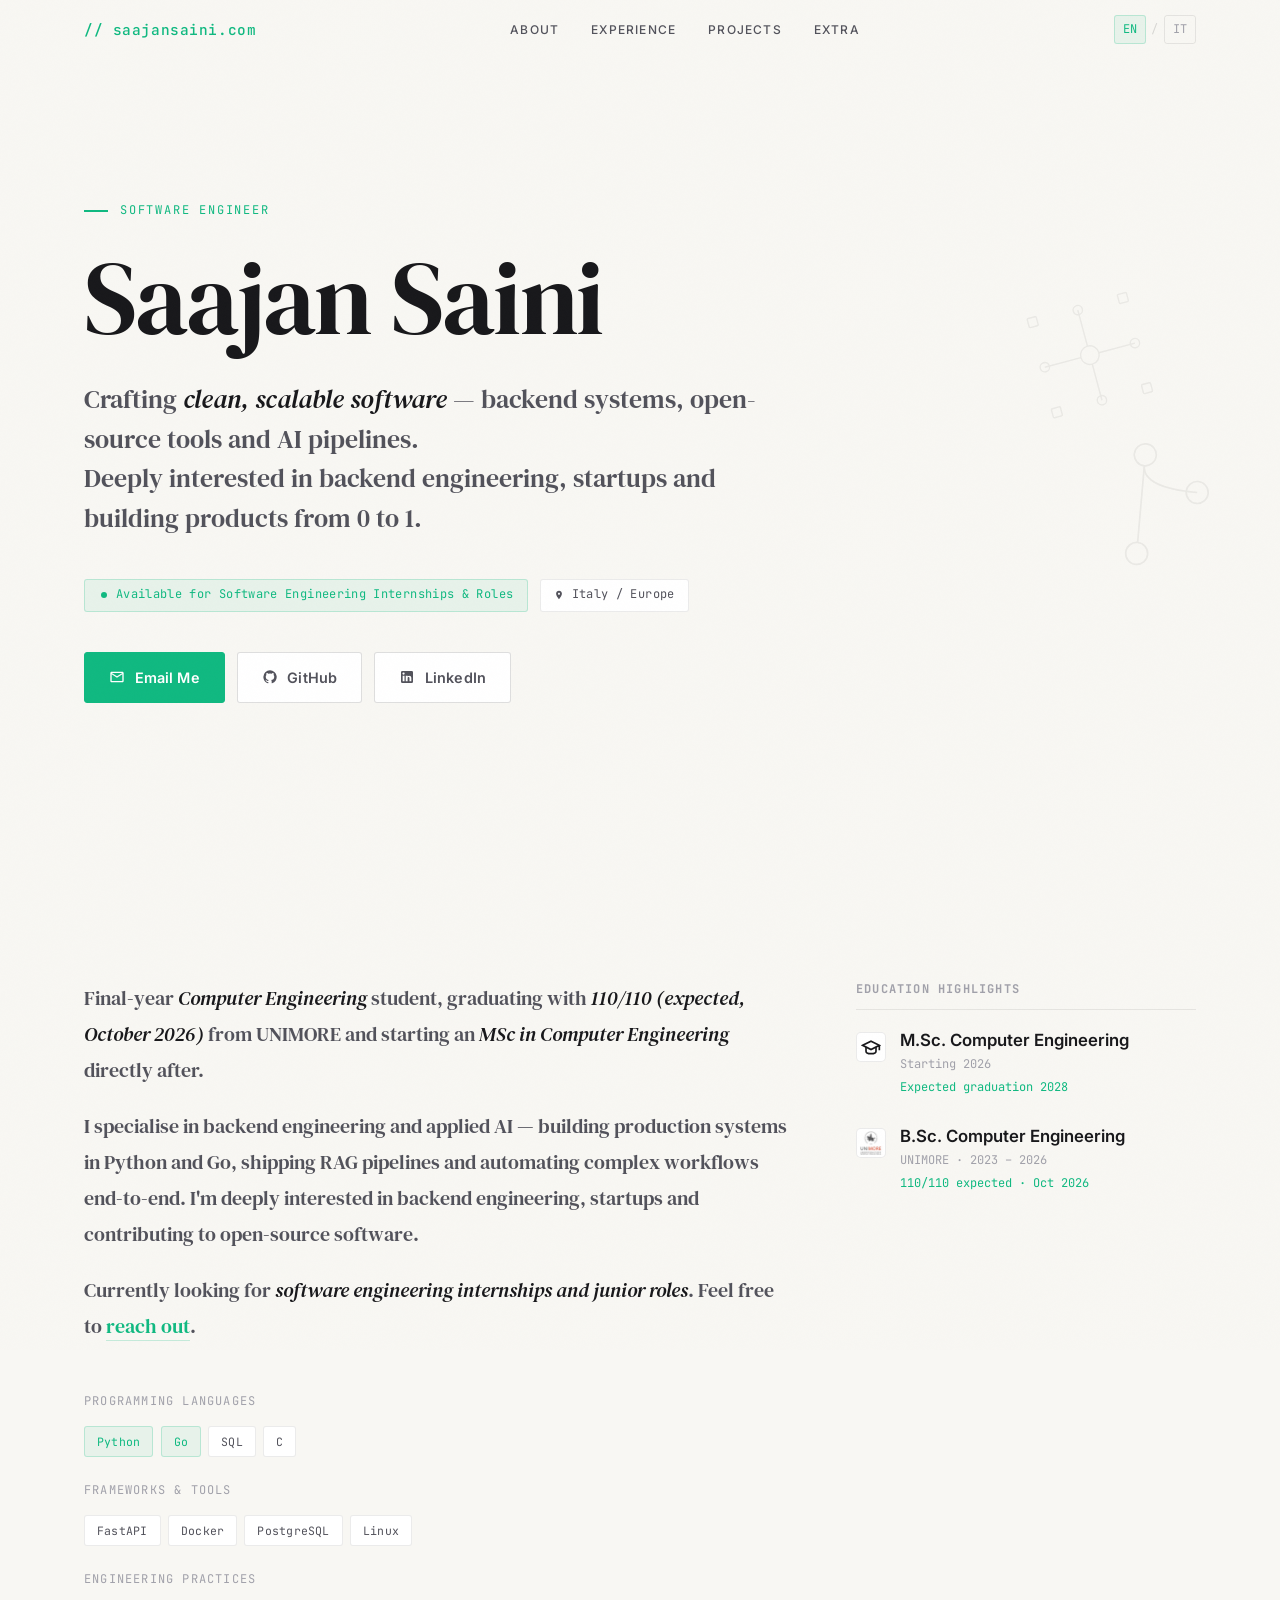
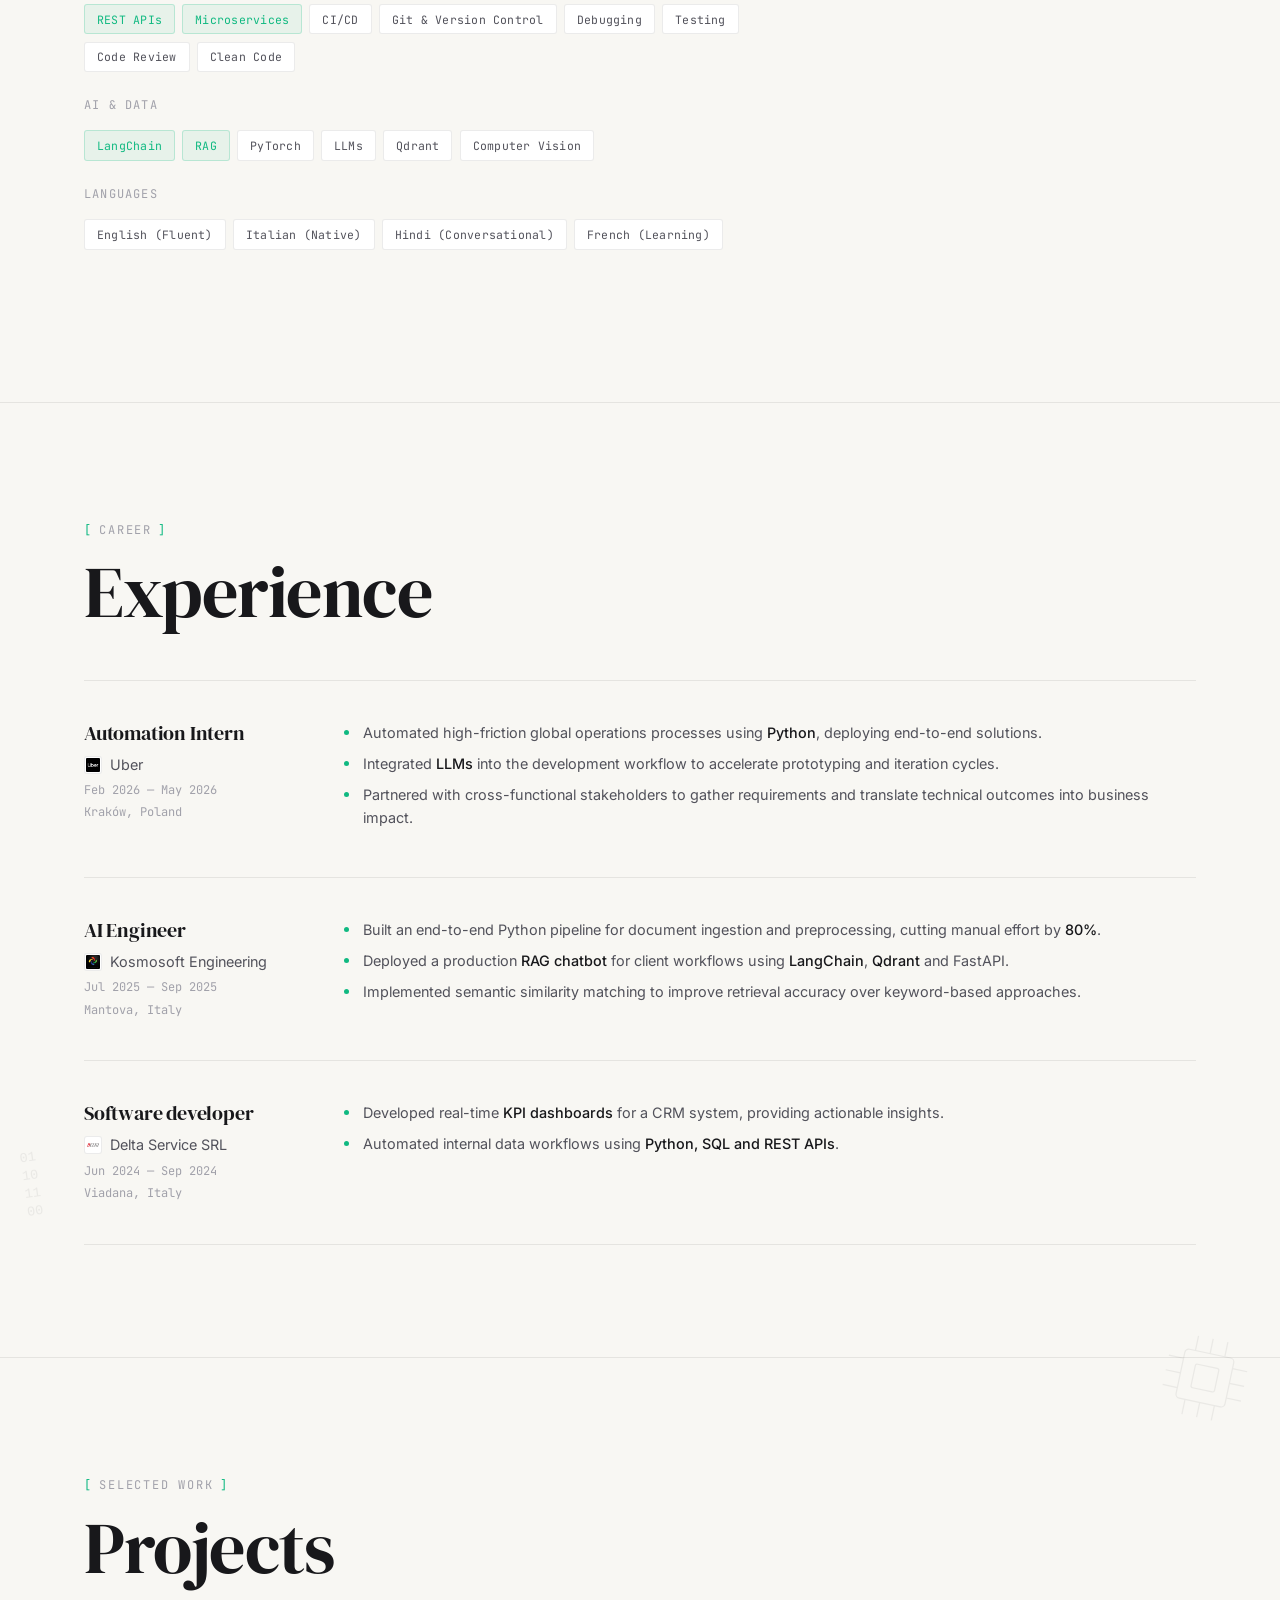
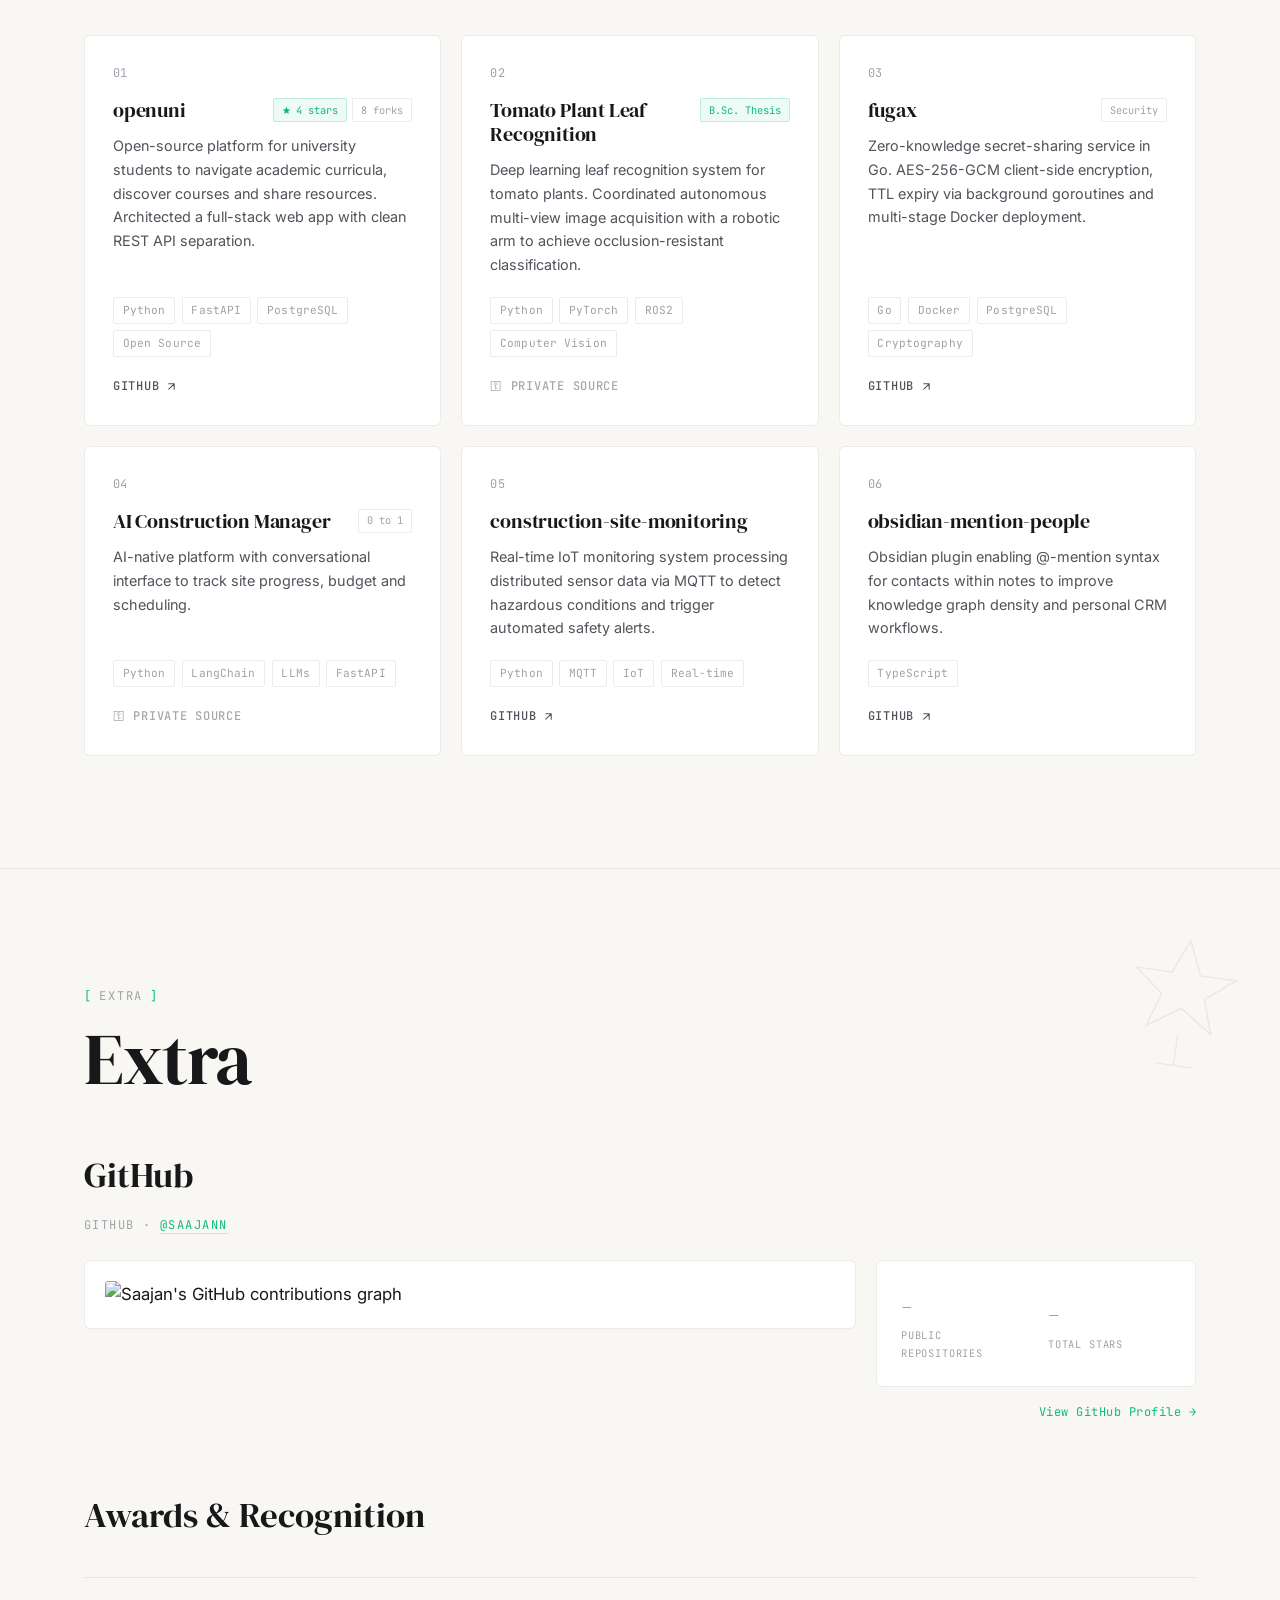
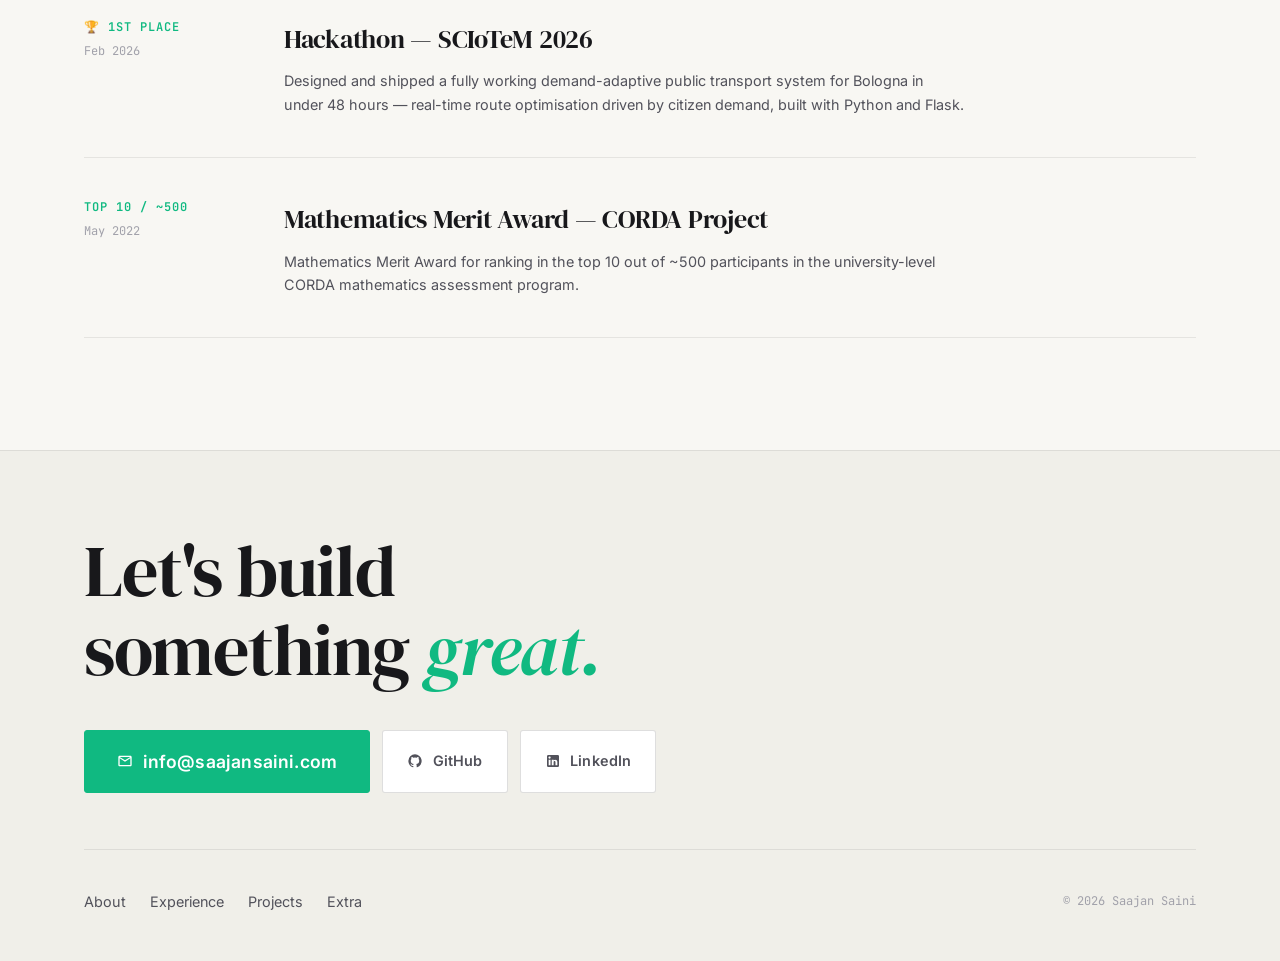
==== commit d6b6922d: "redesign" ====
--- a/index.html
+++ b/index.html
@@ -6,7 +6,7 @@
 
   <!-- Primary SEO -->
   <title>Saajan Saini — Software Engineer</title>
-  <meta name="description" content="Saajan Saini is a software engineer specializing in backend systems, AI/ML pipelines, and intelligent automation. Available for internships. MSc Computer Engineering.">
+  <meta name="description" content="Saajan Saini is a software engineer specialising in backend systems, AI/ML pipelines and intelligent automation. Available for internships. MSc Computer Engineering.">
   <meta name="keywords" content="Saajan Saini, software engineer, AI engineer, Python, Go, LangChain, RAG, FastAPI, Docker, automation, computer engineering, Italy">
   <meta name="author" content="Saajan Saini">
   <link rel="canonical" href="https://saajansaini.com/">
@@ -15,17 +15,15 @@
   <meta property="og:type" content="website">
   <meta property="og:url" content="https://saajansaini.com/">
   <meta property="og:title" content="Saajan Saini — Software Engineer">
-  <meta property="og:description" content="Building intelligent backend systems and automation. Available for software engineering internships. MSc Computer Engineering.">
+  <meta property="og:description" content="Crafting clean, scalable software — backend systems, open-source tools and AI pipelines. Available for software engineering internships.">
   <meta property="og:image" content="https://saajansaini.com/og.png">
   <meta property="og:locale" content="en_US">
   <meta property="og:site_name" content="Saajan Saini">
 
   <!-- Twitter Card -->
   <meta name="twitter:card" content="summary_large_image">
-  <meta name="twitter:site" content="@saaj_n">
-  <meta name="twitter:creator" content="@saaj_n">
   <meta name="twitter:title" content="Saajan Saini — Software Engineer">
-  <meta name="twitter:description" content="Building intelligent backend systems and automation. Available for software engineering internships. MSc Computer Engineering.">
+  <meta name="twitter:description" content="Crafting clean, scalable software — backend systems, open-source tools and AI pipelines.">
   <meta name="twitter:image" content="https://saajansaini.com/og.png">
 
   <!-- JSON-LD Person Schema -->
@@ -37,16 +35,11 @@
     "url": "https://saajansaini.com",
     "image": "https://saajansaini.com/og.png",
     "jobTitle": "Software Engineer",
-    "description": "Software engineer specialising in backend systems, AI/ML pipelines, and intelligent automation. Currently pursuing MSc Computer Engineering.",
-    "alumniOf": {
-      "@type": "CollegeOrUniversity",
-      "name": "University of Modena and Reggio Emilia (UNIMORE)"
-    },
+    "description": "Software engineer specialising in backend systems, AI/ML pipelines and intelligent automation. Currently pursuing MSc Computer Engineering.",
     "knowsAbout": ["Python", "Go", "LangChain", "RAG", "FastAPI", "Docker", "PyTorch", "LLMs"],
     "sameAs": [
       "https://github.com/saajann",
-      "https://linkedin.com/in/saajan-saini",
-      "https://x.com/saaj_n"
+      "https://linkedin.com/in/saajan-saini"
     ],
     "address": {
       "@type": "PostalAddress",
@@ -73,7 +66,7 @@
         <a href="#about"      data-i18n="nav.about">About</a>
         <a href="#experience" data-i18n="nav.exp">Experience</a>
         <a href="#projects"   data-i18n="nav.work">Projects</a>
-        <a href="#awards"     data-i18n="nav.awards">Awards</a>
+        <a href="#extra"      data-i18n="nav.extra">Extra</a>
       </div>
       <div class="nav__right">
         <div class="lang-toggle" role="group" aria-label="Language">
@@ -93,7 +86,7 @@
     <a href="#about"      data-i18n="nav.about"  onclick="closeMobile()">About</a>
     <a href="#experience" data-i18n="nav.exp"    onclick="closeMobile()">Experience</a>
     <a href="#projects"   data-i18n="nav.work"   onclick="closeMobile()">Projects</a>
-    <a href="#awards"     data-i18n="nav.awards" onclick="closeMobile()">Awards</a>
+    <a href="#extra"      data-i18n="nav.extra"  onclick="closeMobile()">Extra</a>
   </div>
 
   <main>
@@ -126,92 +119,91 @@
       </div>
 
       <p class="hero__kicker" data-i18n="hero.kicker">Software Engineer</p>
-      <h1 class="hero__name">
-        Saajan<br><em>Saini.</em>
-      </h1>
+      <h1 class="hero__name" data-i18n="hero.name">Saajan Saini</h1>
       <p class="hero__tagline" data-i18n="hero.tagline">
-        Building <strong>scalable backend systems</strong>, open-source tools, and AI pipelines.<br>
-        Deeply interested in startups and building products from 0 to 1.<br>
-        Starting MSc&nbsp;Computer&nbsp;Engineering at UNIMORE.
+        Crafting <strong>clean, scalable software</strong> — backend systems, open-source tools and AI pipelines.<br>
+        Deeply interested in backend engineering, startups and building products from 0 to 1.
       </p>
 
       <div class="hero__meta">
         <span class="hero__pill hero__pill--green">
           <svg viewBox="0 0 10 10"><circle cx="5" cy="5" r="3" fill="currentColor"/></svg>
-          <span data-i18n="hero.status">Available for SWE Internships &amp; Roles</span>
+          <span data-i18n="hero.status">Available for Software Engineering Internships &amp; Roles</span>
         </span>
         <span class="hero__pill">
           <svg viewBox="0 0 24 24" fill="currentColor"><path d="M12 2C8.13 2 5 5.13 5 9c0 5.25 7 13 7 13s7-7.75 7-13c0-3.87-3.13-7-7-7zm0 9.5c-1.38 0-2.5-1.12-2.5-2.5S10.62 6.5 12 6.5s2.5 1.12 2.5 2.5S13.38 11.5 12 11.5z"/></svg>
-          <span data-i18n="hero.location">Italy</span>
+          <span data-i18n="hero.location">Italy / Europe</span>
         </span>
       </div>
 
       <div class="hero__actions">
-        <a href="mailto:info@saajansaini.com" class="btn btn--green" data-i18n="hero.cta_email">
+        <a href="mailto:info@saajansaini.com" class="btn btn--green" id="btn-email">
           <svg viewBox="0 0 24 24"><path d="M22 6c0-1.1-.9-2-2-2H4c-1.1 0-2 .9-2 2v12c0 1.1.9 2 2 2h16c1.1 0 2-.9 2-2V6zm-2 0l-8 5-8-5h16zm0 12H4V8l8 5 8-5v10z"/></svg>
-          Email Me
+          <span data-i18n="hero.cta_email">Email Me</span>
         </a>
-        <a href="#about" class="btn btn--black" data-i18n="hero.cta_work">
-          More About Me
+        <a href="https://github.com/saajann" target="_blank" rel="noopener" class="btn btn--outline" id="btn-github">
+          <svg viewBox="0 0 24 24"><path d="M12 2A10 10 0 0 0 2 12c0 4.42 2.87 8.17 6.84 9.5.5.08.66-.17.66-.45v-1.69c-2.77.6-3.36-1.34-3.36-1.34-.46-1.16-1.11-1.47-1.11-1.47-.91-.62.07-.6.07-.6 1 .07 1.53 1.03 1.53 1.03.87 1.52 2.34 1.07 2.91.83.09-.65.35-1.09.63-1.34-2.22-.25-4.55-1.11-4.55-4.92 0-1.11.38-2 1.03-2.71-.1-.25-.45-1.29.1-2.64 0 0 .84-.27 2.75 1.02a9.56 9.56 0 0 1 5 0c1.91-1.29 2.75-1.02 2.75-1.02.55 1.35.2 2.39.1 2.64.65.71 1.03 1.6 1.03 2.71 0 3.82-2.34 4.66-4.57 4.91.36.31.69.92.69 1.85v2.74c0 .27.16.54.67.45A10 10 0 0 0 12 2z"/></svg>
+          GitHub
         </a>
-      </div>
-
-      <div class="hero__socials">
-        <a href="https://linkedin.com/in/saajan-saini" target="_blank" rel="noopener" aria-label="LinkedIn">
+        <a href="https://linkedin.com/in/saajan-saini" target="_blank" rel="noopener" class="btn btn--outline" id="btn-linkedin">
           <svg viewBox="0 0 24 24"><path d="M19 3a2 2 0 0 1 2 2v14a2 2 0 0 1-2 2H5a2 2 0 0 1-2-2V5a2 2 0 0 1 2-2h14m-.5 15.5v-5.3a3.26 3.26 0 0 0-3.26-3.26c-.85 0-1.84.52-2.32 1.3v-1.11h-2.79v8.37h2.79v-4.93c0-.77.62-1.4 1.39-1.4a1.4 1.4 0 0 1 1.4 1.4v4.93h2.79M6.88 8.56a1.68 1.68 0 0 0 1.68-1.68c0-.93-.75-1.69-1.68-1.69a1.69 1.69 0 0 0-1.69 1.69c0 .93.76 1.68 1.69 1.68m1.39 9.94v-8.37H5.5v8.37h2.77z"/></svg>
+          LinkedIn
         </a>
-        <a href="https://github.com/saajann" target="_blank" rel="noopener" aria-label="GitHub">
-          <svg viewBox="0 0 24 24"><path d="M12 2A10 10 0 0 0 2 12c0 4.42 2.87 8.17 6.84 9.5.5.08.66-.17.66-.45v-1.69c-2.77.6-3.36-1.34-3.36-1.34-.46-1.16-1.11-1.47-1.11-1.47-.91-.62.07-.6.07-.6 1 .07 1.53 1.03 1.53 1.03.87 1.52 2.34 1.07 2.91.83.09-.65.35-1.09.63-1.34-2.22-.25-4.55-1.11-4.55-4.92 0-1.11.38-2 1.03-2.71-.1-.25-.45-1.29.1-2.64 0 0 .84-.27 2.75 1.02a9.56 9.56 0 0 1 5 0c1.91-1.29 2.75-1.02 2.75-1.02.55 1.35.2 2.39.1 2.64.65.71 1.03 1.6 1.03 2.71 0 3.82-2.34 4.66-4.57 4.91.36.31.69.92.69 1.85v2.74c0 .27.16.54.67.45A10 10 0 0 0 12 2z"/></svg>
-        </a>
-        <a href="https://x.com/saaj_n" target="_blank" rel="noopener" aria-label="X / Twitter">
-          <svg viewBox="0 0 24 24"><path d="M18.244 2.25h3.308l-7.227 8.26 8.502 11.24H16.17l-5.214-6.817L4.99 21.75H1.68l7.73-8.835L1.254 2.25H8.08l4.713 6.231zm-1.161 17.52h1.833L7.084 4.126H5.117z"/></svg>
-        </a>
-      </div>
-
-      <div class="hero__scroll" aria-hidden="true" data-i18n="hero.scroll">Scroll</div>
+      </div>
+
     </div>
   </section>
 
   <!-- ════════════════════════════════════════
        ABOUT + SKILLS + EDUCATION
        ════════════════════════════════════════ -->
-  <section id="about" class="section-pad">
+  <section id="about" class="section-pad about-section">
     <div class="container">
       <div class="about-grid">
-        
+
         <div class="about__left">
-          <div class="section__header reveal" style="margin-bottom:2.5rem">
-            <p class="section__label" data-i18n="section.about">Background</p>
-            <h2 class="section__title" data-i18n="heading.about">About</h2>
-          </div>
-          
           <div class="about__bio reveal">
             <p data-i18n="about.p1">
-              Final-year <strong>Computer Engineering</strong> student graduating with <strong>110/110 (expected, October 2026)</strong> from UNIMORE, and starting an <strong>MSc in Computer Engineering</strong> directly after.
+              Final-year <strong>Computer Engineering</strong> student, graduating with <strong>110/110 (expected, October 2026)</strong> from UNIMORE and starting an <strong>MSc in Computer Engineering</strong> directly after.
             </p>
             <p data-i18n="about.p2">
-              I specialise in backend engineering and applied AI — building production systems in Python and Go, shipping RAG pipelines, and automating complex workflows end-to-end. I'm deeply interested in <strong>startups</strong>, 0-to-1 product building, and contributing to <strong>open-source</strong> software.
+              I specialise in backend engineering and applied AI — building production systems in Python and Go, shipping RAG pipelines and automating complex workflows end-to-end. I'm deeply interested in backend engineering, startups and contributing to open-source software.
             </p>
             <p data-i18n="about.p3">
-              Currently, I am looking for <strong>software engineering internships and junior roles</strong>. Feel free to <a href="mailto:info@saajansaini.com">reach out</a>.
+              Currently looking for <strong>software engineering internships and junior roles</strong>. Feel free to <a href="mailto:info@saajansaini.com">reach out</a>.
             </p>
           </div>
 
-          <!-- Skills Inline -->
+          <!-- Skills -->
           <div class="skills__block reveal reveal-d1" id="skills">
-            <p class="skills__label" data-i18n="skills.prog">Programming &amp; Engineering</p>
+            <p class="skills__label" data-i18n="skills.prog">Programming Languages</p>
             <div class="skills__pills" style="margin-bottom:1.5rem">
               <span class="skill-pill skill-pill--hi">Python</span>
               <span class="skill-pill skill-pill--hi">Go</span>
               <span class="skill-pill">SQL</span>
               <span class="skill-pill">C</span>
-              <span class="skill-pill">TypeScript</span>
+            </div>
+
+            <p class="skills__label" data-i18n="skills.frameworks">Frameworks &amp; Tools</p>
+            <div class="skills__pills" style="margin-bottom:1.5rem">
               <span class="skill-pill">FastAPI</span>
               <span class="skill-pill">Docker</span>
               <span class="skill-pill">PostgreSQL</span>
               <span class="skill-pill">Linux</span>
             </div>
-            
+
+            <p class="skills__label" data-i18n="skills.practices">Engineering Practices</p>
+            <div class="skills__pills" style="margin-bottom:1.5rem">
+              <span class="skill-pill skill-pill--hi">REST APIs</span>
+              <span class="skill-pill skill-pill--hi">Microservices</span>
+              <span class="skill-pill">CI/CD</span>
+              <span class="skill-pill">Git &amp; Version Control</span>
+              <span class="skill-pill">Debugging</span>
+              <span class="skill-pill">Testing</span>
+              <span class="skill-pill">Code Review</span>
+              <span class="skill-pill">Clean Code</span>
+            </div>
+
             <p class="skills__label" data-i18n="skills.ai">AI &amp; Data</p>
             <div class="skills__pills" style="margin-bottom:1.5rem">
               <span class="skill-pill skill-pill--hi">LangChain</span>
@@ -226,6 +218,8 @@
             <div class="skills__pills">
               <span class="skill-pill">English (Fluent)</span>
               <span class="skill-pill">Italian (Native)</span>
+              <span class="skill-pill">Hindi (Conversational)</span>
+              <span class="skill-pill">French (Learning)</span>
             </div>
           </div>
         </div>
@@ -233,7 +227,18 @@
         <aside class="about__sidebar">
           <div class="sidebar__section reveal reveal-d2">
             <h3 class="sidebar__label" data-i18n="about.edu">Education Highlights</h3>
-            
+
+            <!-- M.Sc. — listed first (logo removed) -->
+            <div class="edu-item">
+              <svg viewBox="0 0 24 24" fill="none" stroke="currentColor" stroke-width="2" class="edu-item__logo" style="padding:4px"><path d="M22 10v6M2 10l10-5 10 5-10 5z"/><path d="M6 12v5c0 2 2 3 6 3s6-1 6-3v-5"/></svg>
+              <div class="edu-item__info">
+                <p class="edu-item__deg" data-i18n="about.msc">M.Sc. Computer Engineering</p>
+                <p class="edu-item__school">Starting 2026</p>
+                <p class="edu-item__note">Expected graduation 2028</p>
+              </div>
+            </div>
+
+            <!-- B.Sc. — second -->
             <div class="edu-item">
               <img src="logos/unimore.jpeg" alt="UNIMORE" class="edu-item__logo" loading="lazy">
               <div class="edu-item__info">
@@ -242,25 +247,9 @@
                 <p class="edu-item__note">110/110 expected · Oct 2026</p>
               </div>
             </div>
-            
-            <div class="edu-item">
-              <img src="logos/unimore.jpeg" alt="UNIMORE" class="edu-item__logo" loading="lazy">
-              <div class="edu-item__info">
-                <p class="edu-item__deg" data-i18n="about.msc">M.Sc. Computer Engineering</p>
-                <p class="edu-item__school">UNIMORE · Starting 2026</p>
-              </div>
-            </div>
-            
-            <div class="edu-item">
-              <img src="logos/sanfelice.jpeg" alt="Istituto Sanfelice" class="edu-item__logo" loading="lazy">
-              <div class="edu-item__info">
-                <p class="edu-item__deg" data-i18n="about.hs">Scientific High School</p>
-                <p class="edu-item__school">Istituto Sanfelice · 2018 – 2023</p>
-              </div>
-            </div>
           </div>
         </aside>
-        
+
       </div>
     </div>
   </section>
@@ -294,11 +283,11 @@
         <!-- Uber -->
         <div class="exp reveal">
           <div class="exp__meta">
+            <p class="exp__role" data-i18n="exp.uber.role">Automation Intern</p>
             <div class="exp__co">
               <img src="logos/uber.jpeg" alt="Uber" class="exp__logo" loading="lazy">
               <span class="exp__co-name"><a href="https://uber.com" target="_blank" rel="noopener">Uber</a></span>
             </div>
-            <p class="exp__role" data-i18n="exp.uber.role">Automation Engineer Intern</p>
             <p class="exp__date">Feb 2026 — May 2026</p>
             <p class="exp__loc">Kraków, Poland</p>
           </div>
@@ -312,17 +301,17 @@
         <!-- Kosmosoft -->
         <div class="exp reveal">
           <div class="exp__meta">
+            <p class="exp__role" data-i18n="exp.kosmo.role">AI Engineer</p>
             <div class="exp__co">
               <img src="logos/kosmosoft_engineering.jpeg" alt="Kosmosoft Engineering" class="exp__logo" loading="lazy">
               <span class="exp__co-name"><a href="https://kosmosoft.eu" target="_blank" rel="noopener">Kosmosoft Engineering</a></span>
             </div>
-            <p class="exp__role" data-i18n="exp.kosmo.role">AI/Software Engineer</p>
             <p class="exp__date">Jul 2025 — Sep 2025</p>
             <p class="exp__loc">Mantova, Italy</p>
           </div>
           <ul class="exp__bullets">
             <li data-i18n="exp.kosmo.d1">Built an end-to-end Python pipeline for document ingestion and preprocessing, cutting manual effort by <strong>80%</strong>.</li>
-            <li data-i18n="exp.kosmo.d2">Deployed a production <strong>RAG chatbot</strong> for client workflows using <strong>LangChain</strong>, <strong>Qdrant</strong>, and FastAPI.</li>
+            <li data-i18n="exp.kosmo.d2">Deployed a production <strong>RAG chatbot</strong> for client workflows using <strong>LangChain</strong>, <strong>Qdrant</strong> and FastAPI.</li>
             <li data-i18n="exp.kosmo.d3">Implemented semantic similarity matching to improve retrieval accuracy over keyword-based approaches.</li>
           </ul>
         </div>
@@ -330,17 +319,17 @@
         <!-- Delta Service -->
         <div class="exp reveal">
           <div class="exp__meta">
+            <p class="exp__role" data-i18n="exp.delta.role">Software developer</p>
             <div class="exp__co">
               <img src="logos/delta_service.jpeg" alt="Delta Service SRL" class="exp__logo" loading="lazy">
               <span class="exp__co-name"><a href="https://deltaviadana.it" target="_blank" rel="noopener">Delta Service SRL</a></span>
             </div>
-            <p class="exp__role" data-i18n="exp.delta.role">Software Developer</p>
             <p class="exp__date">Jun 2024 — Sep 2024</p>
             <p class="exp__loc">Viadana, Italy</p>
           </div>
           <ul class="exp__bullets">
             <li data-i18n="exp.delta.d1">Developed real-time <strong>KPI dashboards</strong> for a CRM system, providing actionable insights.</li>
-            <li data-i18n="exp.delta.d2">Automated internal data workflows utilizing <strong>Python, SQL, and REST APIs</strong>.</li>
+            <li data-i18n="exp.delta.d2">Automated internal data workflows using <strong>Python, SQL and REST APIs</strong>.</li>
           </ul>
         </div>
 
@@ -386,14 +375,11 @@
                 <svg viewBox="0 0 24 24"><path d="M12 17.27L18.18 21l-1.64-7.03L22 9.24l-7.19-.61L12 2 9.19 8.63 2 9.24l5.46 4.73L5.82 21z"/></svg>
                 4 stars
               </span>
-              <span class="badge">
-                <svg viewBox="0 0 24 24"><path d="M6 2a3 3 0 0 1 3 3 3 3 0 0 1-3 3 3 3 0 0 1-3-3 3 3 0 0 1-3-3 3 3 0 0 1 3-3m12 0a3 3 0 0 1 3 3 3 3 0 0 1-3 3 3 3 0 0 1-3-3 3 3 0 0 1 3-3M6 12a3 3 0 0 1 3 3 3 3 0 0 1-3-3 3 3 0 0 1-3-3 3 3 0 0 1 3-3m4-3.5c0-1.5 3.5-2.5 6-1l-1 1.5C13.5 8 11 8.5 11 9.5l-.5 1.5H9l1-2.5z"/></svg>
-                4 forks
-              </span>
+              <span class="badge">8 forks</span>
             </div>
           </div>
           <p class="proj-card__desc" data-i18n="proj.openuni.desc">
-            Open-source platform for university students to navigate academic curricula, discover courses, and share resources. Architected a full-stack web app with clean REST API separation.
+            Open-source platform for university students to navigate academic curricula, discover courses and share resources. Architected a full-stack web app with clean REST API separation.
           </p>
           <div class="proj-card__stack">
             <span class="tag">Python</span><span class="tag">FastAPI</span><span class="tag">PostgreSQL</span><span class="tag">Open Source</span>
@@ -405,20 +391,23 @@
           </div>
         </article>
 
-        <!-- ── 02 Thesis ── -->
+        <!-- ── 02 Thesis (Tomato Plant Leaf Recognition) ── -->
         <article class="proj-card reveal reveal-d1">
           <div class="proj-card__num">02</div>
           <div class="proj-card__header">
-            <h3 class="proj-card__name" data-i18n="proj.thesis.name">Tomato Plant Disease Recognition</h3>
+            <h3 class="proj-card__name" data-i18n="proj.thesis.name">Tomato Plant Leaf Recognition</h3>
             <div class="proj-card__badges">
               <span class="badge badge--green">B.Sc. Thesis</span>
             </div>
           </div>
           <p class="proj-card__desc" data-i18n="proj.thesis.desc">
-            Deep learning disease recognition system for tomato plants. Coordinated autonomous multi-view image acquisition with a robotic arm to achieve occlusion-resistant classification.
+            Deep learning leaf recognition system for tomato plants. Coordinated autonomous multi-view image acquisition with a robotic arm to achieve occlusion-resistant classification.
           </p>
           <div class="proj-card__stack">
             <span class="tag">Python</span><span class="tag">PyTorch</span><span class="tag">ROS2</span><span class="tag">Computer Vision</span>
+          </div>
+          <div class="proj-card__links">
+            <span class="link-arrow" style="cursor:default;opacity:.5" data-i18n="proj.stealth.private">⚿ Private Source</span>
           </div>
         </article>
 
@@ -432,7 +421,7 @@
             </div>
           </div>
           <p class="proj-card__desc" data-i18n="proj.fugax.desc">
-            Zero-knowledge secret-sharing service in Go. AES-256-GCM client-side encryption, TTL expiry via background goroutines, and multi-stage Docker deployment.
+            Zero-knowledge secret-sharing service in Go. AES-256-GCM client-side encryption, TTL expiry via background goroutines and multi-stage Docker deployment.
           </p>
           <div class="proj-card__stack">
             <span class="tag">Go</span><span class="tag">Docker</span><span class="tag">PostgreSQL</span><span class="tag">Cryptography</span>
@@ -444,7 +433,7 @@
           </div>
         </article>
 
-        <!-- ── 04 Stealth AI Startup ── -->
+        <!-- ── 04 AI Construction Manager ── -->
         <article class="proj-card reveal">
           <div class="proj-card__num">04</div>
           <div class="proj-card__header">
@@ -454,7 +443,7 @@
             </div>
           </div>
           <p class="proj-card__desc" data-i18n="proj.stealth.desc">
-            AI-native platform with conversational interface to track site progress, budget, and scheduling. Designed the AI layer for structured memory and proactive anomaly detection using LLMs.
+            AI-native platform with conversational interface to track site progress, budget and scheduling.
           </p>
           <div class="proj-card__stack">
             <span class="tag">Python</span><span class="tag">LangChain</span><span class="tag">LLMs</span><span class="tag">FastAPI</span>
@@ -482,29 +471,10 @@
             </a>
           </div>
         </article>
-        
-        <!-- ── 06 GitHub Analyzer ── -->
+
+        <!-- ── 06 obsidian-mention-people ── -->
         <article class="proj-card reveal reveal-d2">
           <div class="proj-card__num">06</div>
-          <div class="proj-card__header">
-            <h3 class="proj-card__name">github-analyzer</h3>
-          </div>
-          <p class="proj-card__desc" data-i18n="proj.followers.desc">
-            Tool mapping the GitHub social graph to identify non-reciprocal followers, visualizing network statistics through an interactive dashboard.
-          </p>
-          <div class="proj-card__stack">
-            <span class="tag">Python</span><span class="tag">GitHub API</span><span class="tag">Pandas</span>
-          </div>
-          <div class="proj-card__links">
-            <a href="https://github.com/saajann/github-followers-analyzer" target="_blank" rel="noopener" class="link-arrow">
-              GitHub <svg viewBox="0 0 24 24"><path d="M7 17L17 7M17 7H7M17 7v10" stroke-linecap="round" stroke-linejoin="round"/></svg>
-            </a>
-          </div>
-        </article>
-        
-        <!-- ── 07 obsidian-mention-people ── -->
-        <article class="proj-card reveal">
-          <div class="proj-card__num">07</div>
           <div class="proj-card__header">
             <h3 class="proj-card__name">obsidian-mention-people</h3>
           </div>
@@ -512,7 +482,7 @@
             Obsidian plugin enabling @-mention syntax for contacts within notes to improve knowledge graph density and personal CRM workflows.
           </p>
           <div class="proj-card__stack">
-            <span class="tag">TypeScript</span><span class="tag">Obsidian API</span>
+            <span class="tag">TypeScript</span>
           </div>
           <div class="proj-card__links">
             <a href="https://github.com/saajann/obsidian-mention-people" target="_blank" rel="noopener" class="link-arrow">
@@ -521,25 +491,6 @@
           </div>
         </article>
 
-        <!-- ── 08 playground ── -->
-        <article class="proj-card reveal reveal-d1">
-          <div class="proj-card__num">08</div>
-          <div class="proj-card__header">
-            <h3 class="proj-card__name">playground</h3>
-          </div>
-          <p class="proj-card__desc" data-i18n="proj.playground.desc">
-            Django application exploring modern backend patterns: authentication flows, CRUD operations, REST API design, and server-side rendering.
-          </p>
-          <div class="proj-card__stack">
-            <span class="tag">Python</span><span class="tag">Django</span><span class="tag">SQL</span>
-          </div>
-          <div class="proj-card__links">
-            <a href="https://github.com/saajann/playground" target="_blank" rel="noopener" class="link-arrow">
-              GitHub <svg viewBox="0 0 24 24"><path d="M7 17L17 7M17 7H7M17 7v10" stroke-linecap="round" stroke-linejoin="round"/></svg>
-            </a>
-          </div>
-        </article>
-
       </div>
     </div>
   </section>
@@ -547,25 +498,11 @@
   <hr class="divider">
 
   <!-- ════════════════════════════════════════
-       GITHUB GRAPH
+       EXTRA (GitHub + Awards)
        ════════════════════════════════════════ -->
-  <section class="section-pad" id="oss">
-    <div class="container reveal">
-      <div class="gh-graph">
-        <img src="https://ghchart.rshah.org/16a34a/saajann" alt="Saajan's GitHub Contributions Graph" loading="lazy">
-        <p class="gh-graph__caption" data-i18n="gh.caption">Open Source Contributions — <a href="https://github.com/saajann" class="gh-graph__link" target="_blank" rel="noopener">@saajann</a></p>
-      </div>
-    </div>
-  </section>
-
-  <hr class="divider">
-
-  <!-- ════════════════════════════════════════
-       AWARDS
-       ════════════════════════════════════════ -->
-  <section id="awards" class="section-pad">
+  <section id="extra" class="section-pad">
     <div class="container">
-      
+
       <!-- Ambient SVG -->
       <div class="ambient" style="width:120px;top:5%;right:3%;transform:rotate(8deg);" aria-hidden="true">
         <svg viewBox="0 0 100 120" fill="none" stroke="currentColor" stroke-width="1.2">
@@ -576,36 +513,71 @@
       </div>
 
       <div class="section__header reveal" style="margin-bottom:var(--gap-lg)">
-        <p class="section__label" data-i18n="section.awards">Recognition</p>
-        <h2 class="section__title" data-i18n="heading.awards">Awards &amp; Achievements</h2>
-      </div>
-
-      <div class="awards-list">
-        <!-- SCIoTeM Hackathon -->
-        <div class="award reveal">
-          <div class="award__meta">
-            <p class="award__place" data-i18n="award.sciote.place">🏆 1st Place</p>
-            <p class="award__date">Feb 2026</p>
-          </div>
-          <div>
-            <h3 class="award__title" data-i18n="award.sciote.title">Hackathon — SCIoTeM 2026</h3>
-            <p class="award__desc" data-i18n="award.sciote.desc">
-              Designed and shipped a fully working demand-adaptive public transport system for Bologna in under 48 hours — real-time route optimisation driven by citizen demand, built with Python and Flask.
-            </p>
-          </div>
-        </div>
-
-        <!-- CORDA -->
-        <div class="award reveal">
-          <div class="award__meta">
-            <p class="award__place" data-i18n="award.corda.place">Top 10 / ~500</p>
-            <p class="award__date">May 2022</p>
-          </div>
-          <div>
-            <h3 class="award__title" data-i18n="award.corda.title">Mathematics Merit Award — CORDA Project</h3>
-            <p class="award__desc" data-i18n="award.corda.desc">
-              Mathematics Merit Award for ranking in the top 10 out of ~500 participants in the university-level CORDA mathematics assessment program.
-            </p>
+        <p class="section__label" data-i18n="nav.extra">Extra</p>
+        <h2 class="section__title" data-i18n="heading.extra">Extra</h2>
+      </div>
+
+      <!-- GitHub stats subsection -->
+      <div class="extra__github reveal" style="margin-bottom:4rem">
+        <h3 class="extra__subheading" data-i18n="extra.subheading.gh">GitHub</h3>
+        <p class="extra__sub-label" data-i18n="extra.gh.label">
+          GitHub · <a href="https://github.com/saajann" target="_blank" rel="noopener">@saajann</a>
+        </p>
+        <div class="gh-stats-grid">
+          <div class="gh-chart-wrap">
+            <img src="https://ghchart.rshah.org/10b981/saajann"
+                 alt="Saajan's GitHub contributions graph"
+                 loading="lazy"
+                 class="gh-chart-img">
+          </div>
+          <div class="gh-stats-card">
+            <div class="gh-stat-item">
+              <span class="gh-stat-num" id="gh-repos-val">-</span>
+              <span class="gh-stat-lbl" data-i18n="extra.gh.repos">Public Repositories</span>
+            </div>
+            <div class="gh-stat-item">
+              <span class="gh-stat-num" id="gh-stars-val">-</span>
+              <span class="gh-stat-lbl" data-i18n="extra.gh.stars">Total Stars</span>
+            </div>
+          </div>
+        </div>
+        <div class="gh-meta-row" style="justify-content: flex-end;">
+          <a href="https://github.com/saajann" target="_blank" rel="noopener" class="gh-profile-link" data-i18n="extra.gh.view">
+            View GitHub Profile →
+          </a>
+        </div>
+      </div>
+
+      <!-- Awards subsection -->
+      <div class="extra__awards reveal">
+        <h3 class="extra__subheading" data-i18n="extra.subheading.awards" style="margin-bottom: 2rem;">Awards &amp; Recognition</h3>
+        <div class="awards-list">
+          <!-- SCIoTeM Hackathon -->
+          <div class="award reveal">
+            <div class="award__meta">
+              <p class="award__place" data-i18n="award.sciote.place">🏆 1st Place</p>
+              <p class="award__date">Feb 2026</p>
+            </div>
+            <div>
+              <h3 class="award__title" data-i18n="award.sciote.title">Hackathon — SCIoTeM 2026</h3>
+              <p class="award__desc" data-i18n="award.sciote.desc">
+                Designed and shipped a fully working demand-adaptive public transport system for Bologna in under 48 hours — real-time route optimisation driven by citizen demand, built with Python and Flask.
+              </p>
+            </div>
+          </div>
+
+          <!-- CORDA -->
+          <div class="award reveal">
+            <div class="award__meta">
+              <p class="award__place" data-i18n="award.corda.place">Top 10 / ~500</p>
+              <p class="award__date">May 2022</p>
+            </div>
+            <div>
+              <h3 class="award__title" data-i18n="award.corda.title">Mathematics Merit Award — CORDA Project</h3>
+              <p class="award__desc" data-i18n="award.corda.desc">
+                Mathematics Merit Award for ranking in the top 10 out of ~500 participants in the university-level CORDA mathematics assessment program.
+              </p>
+            </div>
           </div>
         </div>
       </div>
@@ -624,10 +596,18 @@
           Let's build<br>something <em>great.</em>
         </h2>
 
-        <div class="footer__email-cta">
+        <div class="footer__contact-row">
           <a href="mailto:info@saajansaini.com" class="btn btn--green" style="font-size:1.1rem;padding:1rem 2rem;">
             <svg viewBox="0 0 24 24"><path d="M22 6c0-1.1-.9-2-2-2H4c-1.1 0-2 .9-2 2v12c0 1.1.9 2 2 2h16c1.1 0 2-.9 2-2V6zm-2 0l-8 5-8-5h16zm0 12H4V8l8 5 8-5v10z"/></svg>
             info@saajansaini.com
+          </a>
+          <a href="https://github.com/saajann" target="_blank" rel="noopener" class="btn btn--outline">
+            <svg viewBox="0 0 24 24"><path d="M12 2A10 10 0 0 0 2 12c0 4.42 2.87 8.17 6.84 9.5.5.08.66-.17.66-.45v-1.69c-2.77.6-3.36-1.34-3.36-1.34-.46-1.16-1.11-1.47-1.11-1.47-.91-.62.07-.6.07-.6 1 .07 1.53 1.03 1.53 1.03.87 1.52 2.34 1.07 2.91.83.09-.65.35-1.09.63-1.34-2.22-.25-4.55-1.11-4.55-4.92 0-1.11.38-2 1.03-2.71-.1-.25-.45-1.29.1-2.64 0 0 .84-.27 2.75 1.02a9.56 9.56 0 0 1 5 0c1.91-1.29 2.75-1.02 2.75-1.02.55 1.35.2 2.39.1 2.64.65.71 1.03 1.6 1.03 2.71 0 3.82-2.34 4.66-4.57 4.91.36.31.69.92.69 1.85v2.74c0 .27.16.54.67.45A10 10 0 0 0 12 2z"/></svg>
+            GitHub
+          </a>
+          <a href="https://linkedin.com/in/saajan-saini" target="_blank" rel="noopener" class="btn btn--outline">
+            <svg viewBox="0 0 24 24"><path d="M19 3a2 2 0 0 1 2 2v14a2 2 0 0 1-2 2H5a2 2 0 0 1-2-2V5a2 2 0 0 1 2-2h14m-.5 15.5v-5.3a3.26 3.26 0 0 0-3.26-3.26c-.85 0-1.84.52-2.32 1.3v-1.11h-2.79v8.37h2.79v-4.93c0-.77.62-1.4 1.39-1.4a1.4 1.4 0 0 1 1.4 1.4v4.93h2.79M6.88 8.56a1.68 1.68 0 0 0 1.68-1.68c0-.93-.75-1.69-1.68-1.69a1.69 1.69 0 0 0-1.69 1.69c0 .93.76 1.68 1.69 1.68m1.39 9.94v-8.37H5.5v8.37h2.77z"/></svg>
+            LinkedIn
           </a>
         </div>
 
@@ -636,19 +616,8 @@
             <a href="#about"      data-i18n="nav.about">About</a>
             <a href="#experience" data-i18n="nav.exp">Experience</a>
             <a href="#projects"   data-i18n="nav.work">Projects</a>
+            <a href="#extra"      data-i18n="nav.extra">Extra</a>
           </nav>
-
-          <div class="footer__socials">
-            <a href="https://github.com/saajann" target="_blank" rel="noopener" aria-label="GitHub">
-              <svg viewBox="0 0 24 24"><path d="M12 2A10 10 0 0 0 2 12c0 4.42 2.87 8.17 6.84 9.5.5.08.66-.17.66-.45v-1.69c-2.77.6-3.36-1.34-3.36-1.34-.46-1.16-1.11-1.47-1.11-1.47-.91-.62.07-.6.07-.6 1 .07 1.53 1.03 1.53 1.03.87 1.52 2.34 1.07 2.91.83.09-.65.35-1.09.63-1.34-2.22-.25-4.55-1.11-4.55-4.92 0-1.11.38-2 1.03-2.71-.1-.25-.45-1.29.1-2.64 0 0 .84-.27 2.75 1.02a9.56 9.56 0 0 1 5 0c1.91-1.29 2.75-1.02 2.75-1.02.55 1.35.2 2.39.1 2.64.65.71 1.03 1.6 1.03 2.71 0 3.82-2.34 4.66-4.57 4.91.36.31.69.92.69 1.85v2.74c0 .27.16.54.67.45A10 10 0 0 0 12 2z"/></svg>
-            </a>
-            <a href="https://linkedin.com/in/saajan-saini" target="_blank" rel="noopener" aria-label="LinkedIn">
-              <svg viewBox="0 0 24 24"><path d="M19 3a2 2 0 0 1 2 2v14a2 2 0 0 1-2 2H5a2 2 0 0 1-2-2V5a2 2 0 0 1 2-2h14m-.5 15.5v-5.3a3.26 3.26 0 0 0-3.26-3.26c-.85 0-1.84.52-2.32 1.3v-1.11h-2.79v8.37h2.79v-4.93c0-.77.62-1.4 1.39-1.4a1.4 1.4 0 0 1 1.4 1.4v4.93h2.79M6.88 8.56a1.68 1.68 0 0 0 1.68-1.68c0-.93-.75-1.69-1.68-1.69a1.69 1.69 0 0 0-1.69 1.69c0 .93.76 1.68 1.69 1.68m1.39 9.94v-8.37H5.5v8.37h2.77z"/></svg>
-            </a>
-            <a href="https://x.com/saaj_n" target="_blank" rel="noopener" aria-label="X / Twitter">
-              <svg viewBox="0 0 24 24"><path d="M18.244 2.25h3.308l-7.227 8.26 8.502 11.24H16.17l-5.214-6.817L4.99 21.75H1.68l7.73-8.835L1.254 2.25H8.08l4.713 6.231zm-1.161 17.52h1.833L7.084 4.126H5.117z"/></svg>
-            </a>
-          </div>
 
           <p class="footer__copy">
             © <span id="footer-year">2026</span> Saajan Saini
--- a/style.css
+++ b/style.css
@@ -1,9 +1,9 @@
 /* ============================================
-   SAAJAN SAINI — PORTFOLIO v4
-   Light theme · 3-col projects · editorial
+   SAAJAN SAINI — PORTFOLIO v5
+   Light theme · editorial · DM Serif Display
    ============================================ */
 
-@import url('https://fonts.googleapis.com/css2?family=Lora:ital,wght@0,400;0,600;0,700;1,400;1,600&family=Inter:wght@300;400;500;600;700&family=JetBrains+Mono:wght@400;500&display=swap');
+@import url('https://fonts.googleapis.com/css2?family=DM+Serif+Display:ital@0;1&family=DM+Serif+Text:ital,wght@0,400;1,400&family=Inter:wght@300;400;500;600;700&family=JetBrains+Mono:wght@400;500&display=swap');
 
 /* ── Tokens ─────────────────────────────────── */
 :root {
@@ -13,18 +13,19 @@
   --text:        #18181b;
   --text-dim:    #52525b;
   --text-muted:  #a1a1aa;
-  --green:       #16a34a;
-  --green-light: #22c55e;
-  --green-dim:   rgba(22,163,74,0.07);
-  --green-border:rgba(22,163,74,0.25);
+  --green:       #10b981;
+  --green-light: #34d399;
+  --green-dim:   rgba(16, 185, 129, 0.07);
+  --green-border:rgba(16, 185, 129, 0.22);
   --border:      rgba(0,0,0,0.08);
   --border-md:   rgba(0,0,0,0.13);
   --black:       #18181b;
   --white:       #ffffff;
 
-  --font-serif: 'Lora', Georgia, serif;
-  --font-sans:  'Inter', -apple-system, BlinkMacSystemFont, sans-serif;
-  --font-mono:  'JetBrains Mono', 'Fira Code', monospace;
+  --font-serif:      'DM Serif Display', Georgia, serif;
+  --font-serif-text: 'DM Serif Text', Georgia, serif;
+  --font-sans:       'Inter', -apple-system, BlinkMacSystemFont, sans-serif;
+  --font-mono:       'JetBrains Mono', 'Fira Code', monospace;
 
   --text-xs:   clamp(0.7rem,   1vw,   0.75rem);
   --text-sm:   clamp(0.85rem,  1.3vw, 0.9rem);
@@ -34,11 +35,12 @@
   --text-2xl:  clamp(1.6rem,   3.5vw, 2.2rem);
   --text-3xl:  clamp(2rem,     5vw,   3rem);
   --text-4xl:  clamp(2.8rem,   7vw,   4.5rem);
-  --text-hero: clamp(3.5rem,   9vw,   7rem);
+  --text-hero: clamp(3rem,     8vw,   6.5rem);
 
   --container: 1240px;
   --gutter:    clamp(1.5rem, 5vw, 4rem);
   --nav-h:     60px;
+  --gap-lg:    3rem;
 
   --ease-out: cubic-bezier(0.16, 1, 0.3, 1);
   --dur-fast: 0.18s;
@@ -200,7 +202,7 @@
 .nav__mobile a {
   font-size: var(--text-xl);
   font-family: var(--font-serif);
-  font-weight: 600;
+  font-weight: 400;
   color: var(--text-dim);
   transition: color var(--dur-fast);
 }
@@ -250,23 +252,23 @@
 .hero__name {
   font-family: var(--font-serif);
   font-size: var(--text-hero);
-  font-weight: 700;
-  line-height: 1.02;
-  letter-spacing: -0.03em;
+  font-weight: 400;
+  line-height: 1.05;
+  letter-spacing: -0.02em;
   color: var(--text);
-  margin-bottom: 1.5rem;
-}
-.hero__name em { font-style: italic; color: var(--text-dim); }
+  margin-bottom: 1.75rem;
+  white-space: nowrap;
+}
 .hero__tagline {
-  font-family: var(--font-serif);
+  font-family: var(--font-serif-text);
   font-size: var(--text-xl);
   font-weight: 400;
   color: var(--text-dim);
   max-width: 680px;
-  line-height: 1.5;
+  line-height: 1.55;
   margin-bottom: 2.5rem;
 }
-.hero__tagline strong { color: var(--text); font-weight: 600; }
+.hero__tagline strong { color: var(--text); font-weight: 400; font-style: italic; }
 .hero__meta {
   display: flex;
   flex-wrap: wrap;
@@ -324,7 +326,12 @@
   color: var(--white);
   border-color: var(--green);
 }
-.btn--green:hover { background: #15803d; border-color: #15803d; }
+.btn--green:hover {
+  background: #0da271;
+  border-color: #0da271;
+  transform: translateY(-1px);
+  box-shadow: 0 4px 16px rgba(16,185,129,0.3);
+}
 .btn--outline {
   border-color: var(--border-md);
   color: var(--text-dim);
@@ -373,6 +380,11 @@
 section { position: relative; }
 .section-pad { padding: 7rem 0; }
 
+/* About section — flows from hero, no top divider */
+.about-section {
+  padding-top: 5rem;
+}
+
 .section__label {
   display: inline-flex;
   align-items: center;
@@ -389,8 +401,8 @@
 .section__title {
   font-family: var(--font-serif);
   font-size: var(--text-4xl);
-  font-weight: 700;
-  letter-spacing: -0.03em;
+  font-weight: 400;
+  letter-spacing: -0.02em;
   line-height: 1.1;
   color: var(--text);
 }
@@ -412,7 +424,7 @@
 .exp-list { display: flex; flex-direction: column; }
 .exp {
   display: grid;
-  grid-template-columns: 200px 1fr;
+  grid-template-columns: 220px 1fr;
   gap: 2.5rem;
   padding: 2.5rem 0;
   border-bottom: 1px solid var(--border);
@@ -422,24 +434,37 @@
 .exp:hover { background: rgba(0,0,0,0.015); }
 
 .exp__meta {}
+/* Role is now the primary element */
+.exp__role {
+  font-family: var(--font-serif);
+  font-size: var(--text-lg);
+  font-weight: 400;
+  color: var(--text);
+  line-height: 1.2;
+  margin-bottom: 0.5rem;
+  letter-spacing: -0.01em;
+}
 .exp__co {
   display: flex;
   align-items: center;
-  gap: 0.55rem;
-  margin-bottom: 0.35rem;
+  gap: 0.5rem;
+  margin-bottom: 0.3rem;
 }
 .exp__logo {
-  width: 22px; height: 22px;
-  border-radius: 4px;
+  width: 18px; height: 18px;
+  border-radius: 3px;
   object-fit: contain;
   background: white;
   border: 1px solid var(--border);
   padding: 1px;
   flex-shrink: 0;
 }
-.exp__co-name { font-weight: 700; font-size: var(--text-base); }
+.exp__co-name {
+  font-size: var(--text-sm);
+  color: var(--text-dim);
+  font-weight: 400;
+}
 .exp__co-name a:hover { color: var(--green); }
-.exp__role { font-size: var(--text-sm); color: var(--text-dim); margin-bottom: 0.2rem; }
 .exp__date {
   font-family: var(--font-mono);
   font-size: var(--text-xs);
@@ -527,8 +552,8 @@
 .proj-card__name {
   font-family: var(--font-serif);
   font-size: var(--text-lg);
-  font-weight: 700;
-  letter-spacing: -0.02em;
+  font-weight: 400;
+  letter-spacing: -0.01em;
   line-height: 1.2;
 }
 .proj-card__badges {
@@ -608,8 +633,117 @@
 .link-arrow:hover svg { transform: translate(2px, -2px); }
 
 /* ══════════════════════════════════════════════
-   AWARDS
+   EXTRA (Awards + GitHub)
 ══════════════════════════════════════════════ */
+.extra__sub-label {
+  font-family: var(--font-mono);
+  font-size: var(--text-xs);
+  text-transform: uppercase;
+  letter-spacing: 0.12em;
+  color: var(--text-muted);
+  margin-bottom: 1.5rem;
+}
+.extra__sub-label a {
+  color: var(--green);
+  border-bottom: 1px solid var(--green-border);
+  transition: border-color var(--dur-fast);
+}
+.extra__sub-label a:hover { border-bottom-color: var(--green); }
+
+.extra__subheading {
+  font-family: var(--font-serif);
+  font-size: var(--text-2xl);
+  font-weight: 400;
+  margin-bottom: 0.75rem;
+  color: var(--text);
+}
+.gh-stats-grid {
+  display: grid;
+  grid-template-columns: 1fr 320px;
+  gap: 1.25rem;
+  margin-bottom: 1rem;
+  align-items: start;
+}
+.gh-stats-card {
+  background: var(--bg-card);
+  border: 1px solid var(--border);
+  border-radius: 6px;
+  padding: 1.5rem;
+  display: grid;
+  grid-template-columns: repeat(2, 1fr);
+  gap: 1.5rem;
+  align-self: stretch;
+}
+.gh-stat-item {
+  display: flex;
+  flex-direction: column;
+  justify-content: center;
+}
+.gh-stat-num {
+  font-family: var(--font-serif);
+  font-size: var(--text-2xl);
+  color: var(--green);
+  line-height: 1.1;
+  margin-bottom: 0.25rem;
+}
+.gh-stat-lbl {
+  font-family: var(--font-mono);
+  font-size: 0.65rem;
+  text-transform: uppercase;
+  letter-spacing: 0.08em;
+  color: var(--text-muted);
+}
+.gh-chart-wrap {
+  background: var(--bg-card);
+  border: 1px solid var(--border);
+  border-radius: 6px;
+  padding: 1.25rem;
+  overflow: hidden;
+}
+.gh-chart-img {
+  width: 100%;
+  border-radius: 3px;
+  display: block;
+}
+
+.gh-meta-row {
+  display: flex;
+  align-items: center;
+  justify-content: space-between;
+  flex-wrap: wrap;
+  gap: 0.75rem;
+  margin-bottom: 3.5rem;
+  margin-top: 0.5rem;
+}
+.gh-stat-pill {
+  display: inline-flex;
+  align-items: center;
+  gap: 0.4rem;
+  font-family: var(--font-mono);
+  font-size: var(--text-xs);
+  color: var(--text-muted);
+  background: var(--bg-card);
+  border: 1px solid var(--border);
+  border-radius: 3px;
+  padding: 0.3rem 0.75rem;
+}
+.gh-stat-pill svg {
+  width: 13px; height: 13px;
+  fill: currentColor;
+  color: var(--green);
+}
+.gh-stat-pill strong { color: var(--text); }
+
+.gh-profile-link {
+  font-family: var(--font-mono);
+  font-size: var(--text-xs);
+  color: var(--green);
+  letter-spacing: 0.04em;
+  transition: opacity var(--dur-fast);
+}
+.gh-profile-link:hover { opacity: 0.7; }
+
+/* Awards list */
 .awards-list { display: flex; flex-direction: column; }
 .award {
   display: grid;
@@ -639,8 +773,8 @@
 .award__title {
   font-family: var(--font-serif);
   font-size: var(--text-xl);
-  font-weight: 700;
-  letter-spacing: -0.02em;
+  font-weight: 400;
+  letter-spacing: -0.01em;
   margin-bottom: 0.6rem;
 }
 .award__title a:hover { color: var(--green); }
@@ -664,15 +798,15 @@
 /* Left col: bio + skills */
 .about__left {}
 .about__bio {
-  font-family: var(--font-serif);
+  font-family: var(--font-serif-text);
   font-size: var(--text-lg);
-  line-height: 1.75;
+  line-height: 1.8;
   color: var(--text-dim);
   margin-bottom: 3rem;
 }
 .about__bio p { margin-bottom: 1.25rem; }
 .about__bio p:last-child { margin-bottom: 0; }
-.about__bio strong { color: var(--text); font-weight: 600; }
+.about__bio strong { color: var(--text); font-weight: 400; font-style: italic; }
 .about__bio a { color: var(--green); border-bottom: 1px solid var(--green-border); transition: border-color var(--dur-fast); }
 .about__bio a:hover { border-bottom-color: var(--green); }
 
@@ -717,19 +851,19 @@
   text-transform: uppercase;
   letter-spacing: 0.1em;
   color: var(--text-muted);
-  margin-bottom: 1.1rem;
+  margin-bottom: 1.25rem;
   padding-bottom: 0.6rem;
   border-bottom: 1px solid var(--border);
 }
 .edu-item {
   display: flex;
   align-items: flex-start;
-  gap: 0.7rem;
-  margin-bottom: 1.25rem;
+  gap: 0.85rem;
+  margin-bottom: 1.75rem;
 }
 .edu-item__logo {
-  width: 26px; height: 26px;
-  border-radius: 4px;
+  width: 30px; height: 30px;
+  border-radius: 5px;
   object-fit: contain;
   background: white;
   border: 1px solid var(--border);
@@ -740,7 +874,7 @@
 .edu-item__info {}
 .edu-item__deg {
   font-weight: 600;
-  font-size: var(--text-sm);
+  font-size: var(--text-base);
   line-height: 1.3;
   color: var(--text);
 }
@@ -748,43 +882,14 @@
   font-family: var(--font-mono);
   font-size: var(--text-xs);
   color: var(--text-muted);
-  margin-top: 0.15rem;
+  margin-top: 0.2rem;
 }
 .edu-item__note {
   font-family: var(--font-mono);
   font-size: var(--text-xs);
   color: var(--green);
-  margin-top: 0.15rem;
-}
-
-/* ══════════════════════════════════════════════
-   GITHUB GRAPH
-══════════════════════════════════════════════ */
-.gh-graph {
-  text-align: center;
-}
-.gh-graph img {
-  width: 100%;
-  max-width: 900px;
-  margin: 0 auto;
-  border-radius: 6px;
-  border: 1px solid var(--border);
-  background: var(--bg-card);
-  padding: 1.5rem;
-}
-.gh-graph__caption {
-  font-family: var(--font-mono);
-  font-size: var(--text-xs);
-  color: var(--text-muted);
-  margin-top: 0.75rem;
-  letter-spacing: 0.05em;
-}
-.gh-graph__link {
-  color: var(--green);
-  border-bottom: 1px solid var(--green-border);
-  transition: border-color var(--dur-fast);
-}
-.gh-graph__link:hover { border-bottom-color: var(--green); }
+  margin-top: 0.2rem;
+}
 
 /* ══════════════════════════════════════════════
    FOOTER
@@ -797,13 +902,17 @@
 .footer__cta {
   font-family: var(--font-serif);
   font-size: var(--text-4xl);
-  font-weight: 700;
-  letter-spacing: -0.04em;
+  font-weight: 400;
+  letter-spacing: -0.02em;
   line-height: 1.1;
   margin-bottom: 2.5rem;
 }
 .footer__cta em { font-style: italic; color: var(--green); }
-.footer__email-cta {
+
+.footer__contact-row {
+  display: flex;
+  flex-wrap: wrap;
+  gap: 0.75rem;
   margin-bottom: 3.5rem;
 }
 .footer__row {
@@ -877,11 +986,14 @@
   .projects__grid { grid-template-columns: repeat(2, 1fr); }
   .about-grid { grid-template-columns: 1fr; gap: 3rem; }
   .about__sidebar { display: grid; grid-template-columns: repeat(2, 1fr); gap: 2rem; }
+  .gh-stats-grid { grid-template-columns: 1fr; }
 }
 @media (max-width: 768px) {
   .exp { grid-template-columns: 1fr; gap: 1rem; }
   .award { grid-template-columns: 1fr; gap: 0.75rem; }
   .projects__grid { grid-template-columns: 1fr; }
+  .hero__name { white-space: normal; font-size: clamp(2.6rem, 11vw, 5rem); }
+  .footer__contact-row { flex-direction: column; align-items: flex-start; }
 }
 @media (max-width: 640px) {
   .nav__links { display: none; }
@@ -890,4 +1002,5 @@
   .hero__scroll { display: none; }
   .footer__row { flex-direction: column; align-items: flex-start; }
   .about__sidebar { grid-template-columns: 1fr; }
+  .gh-stats-grid { grid-template-columns: 1fr; }
 }
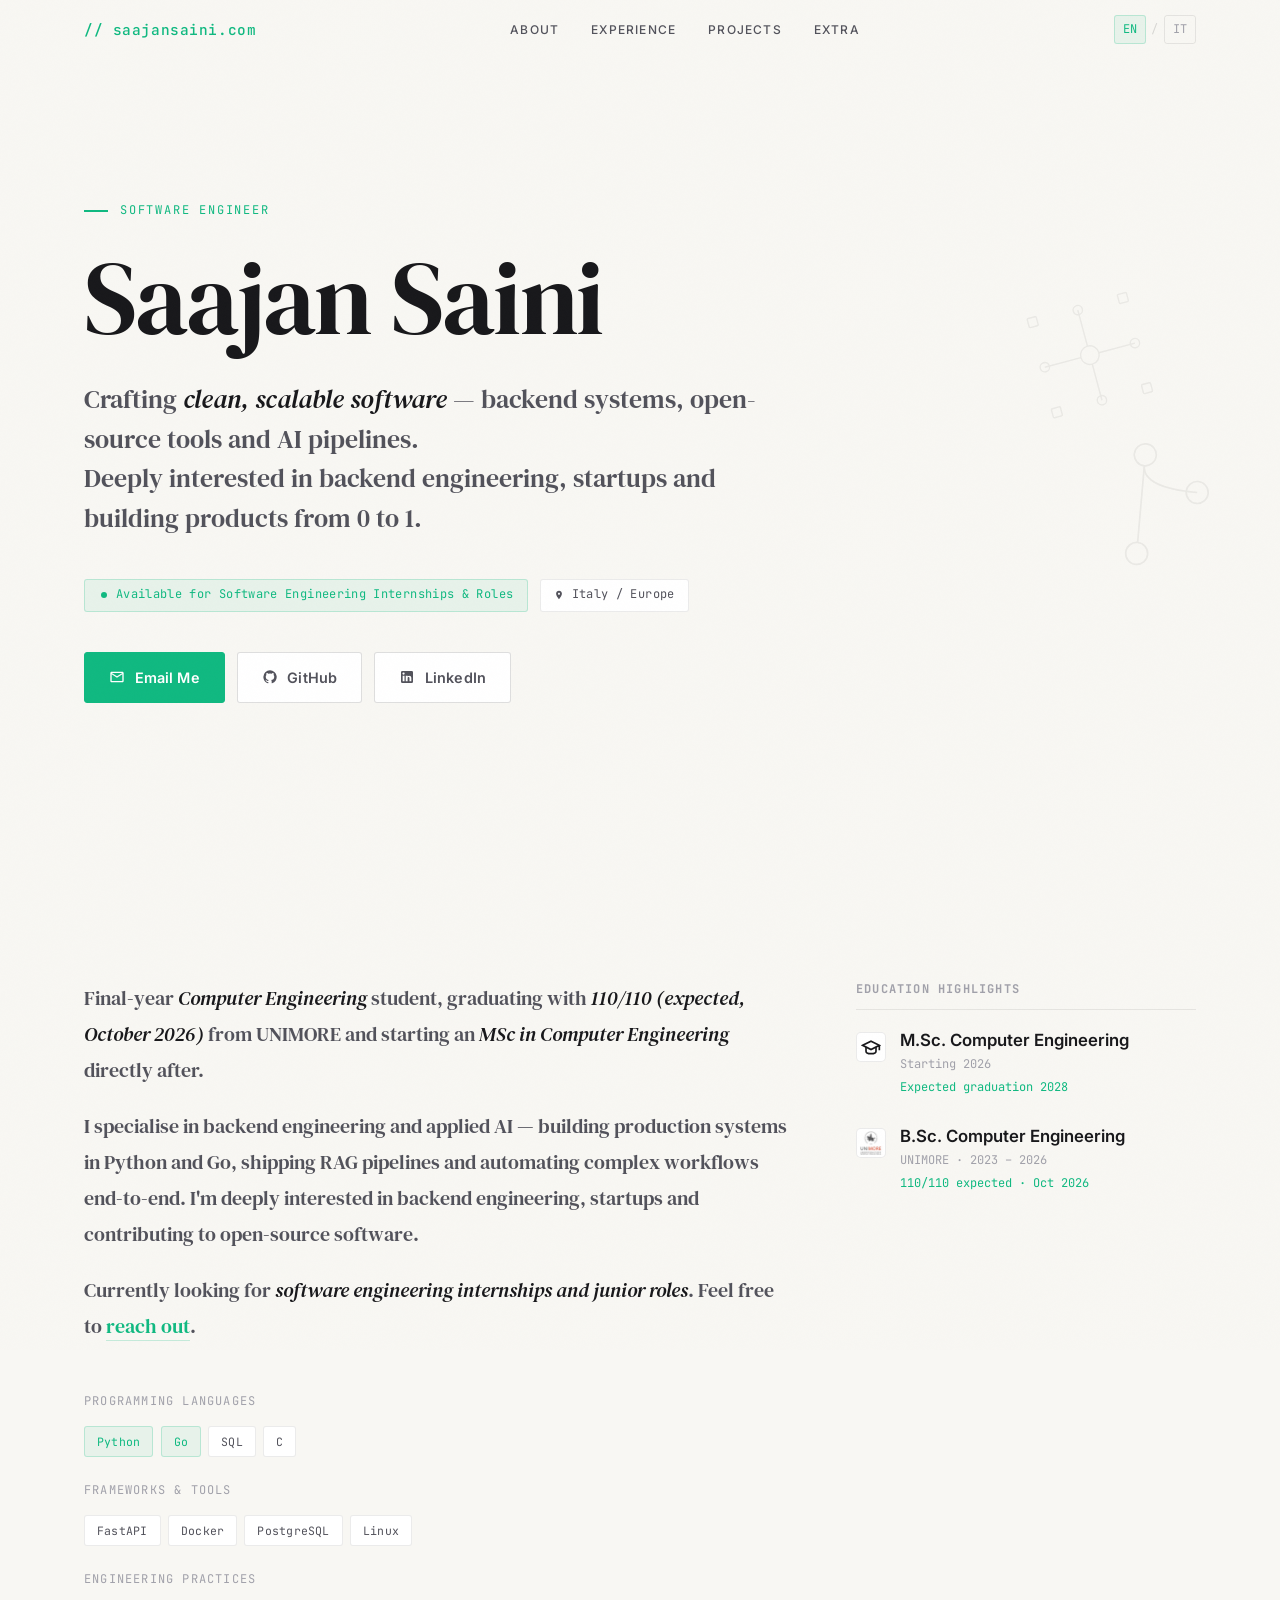
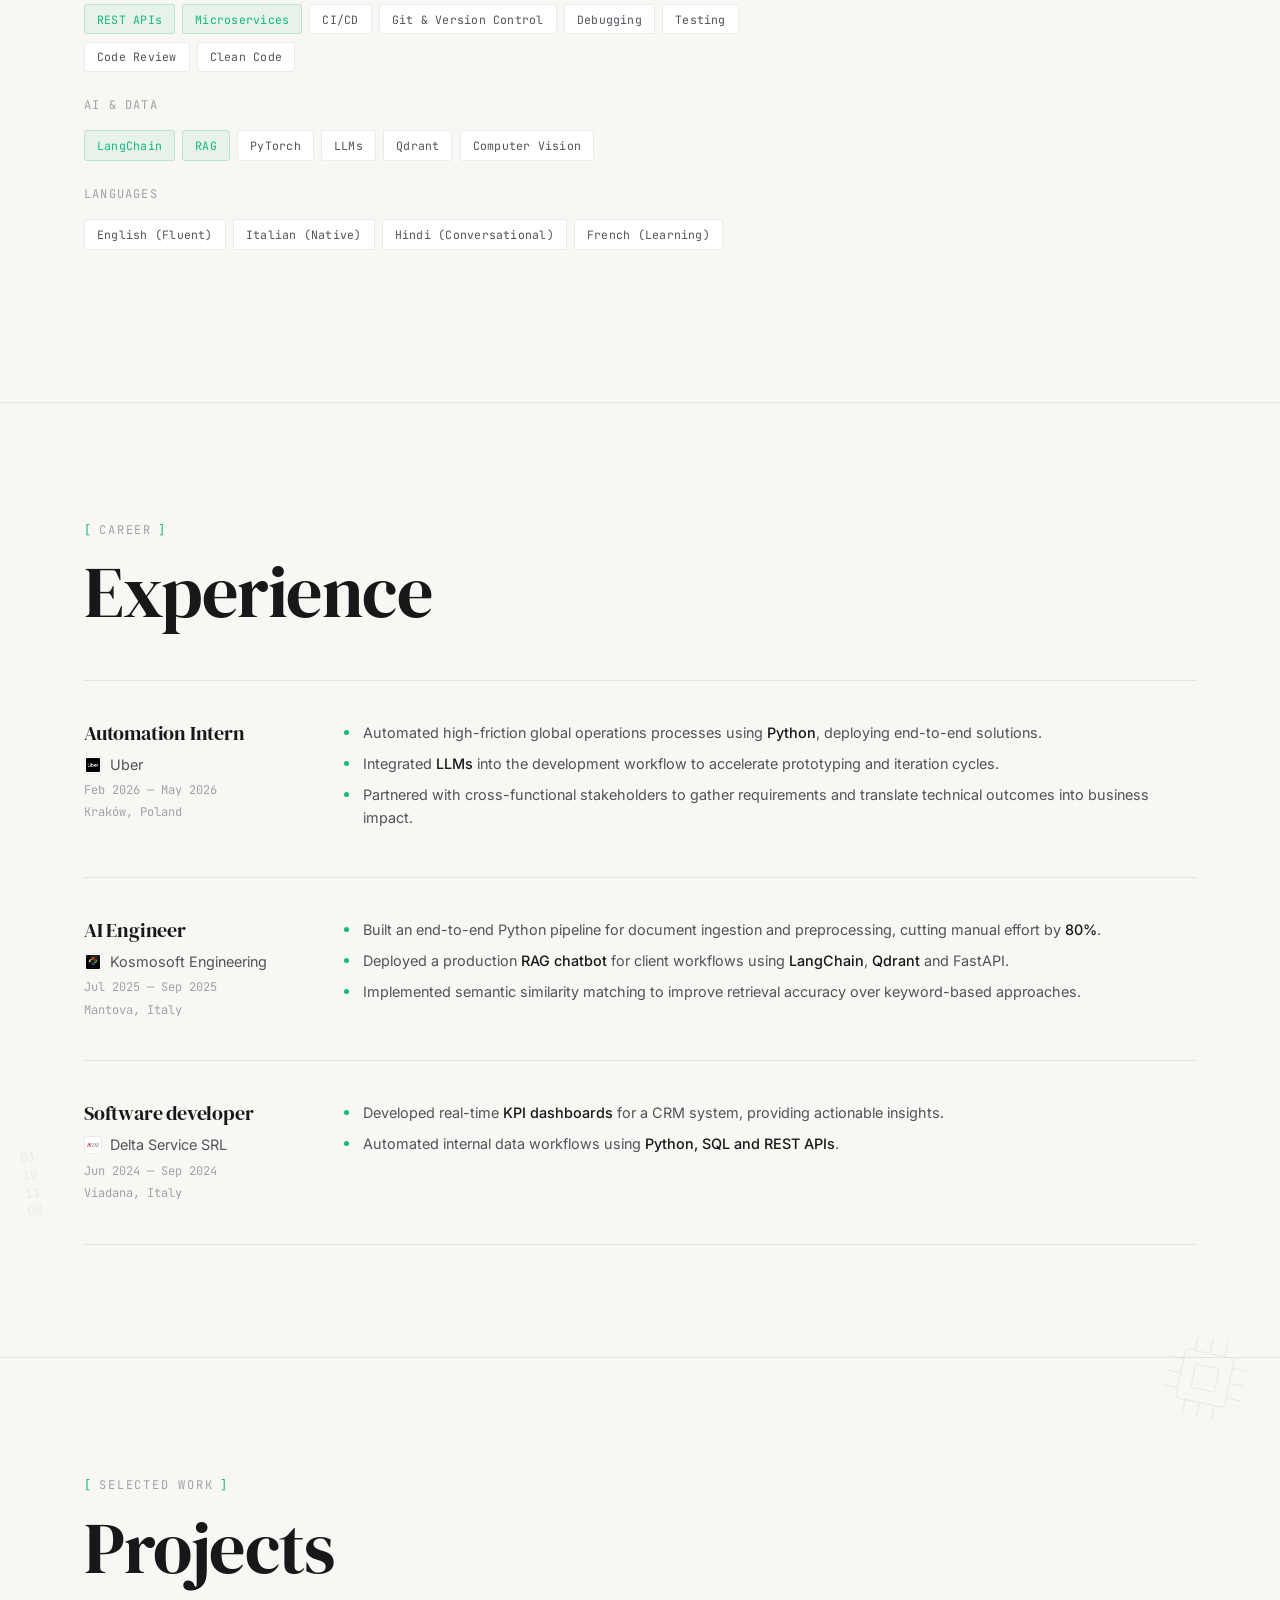
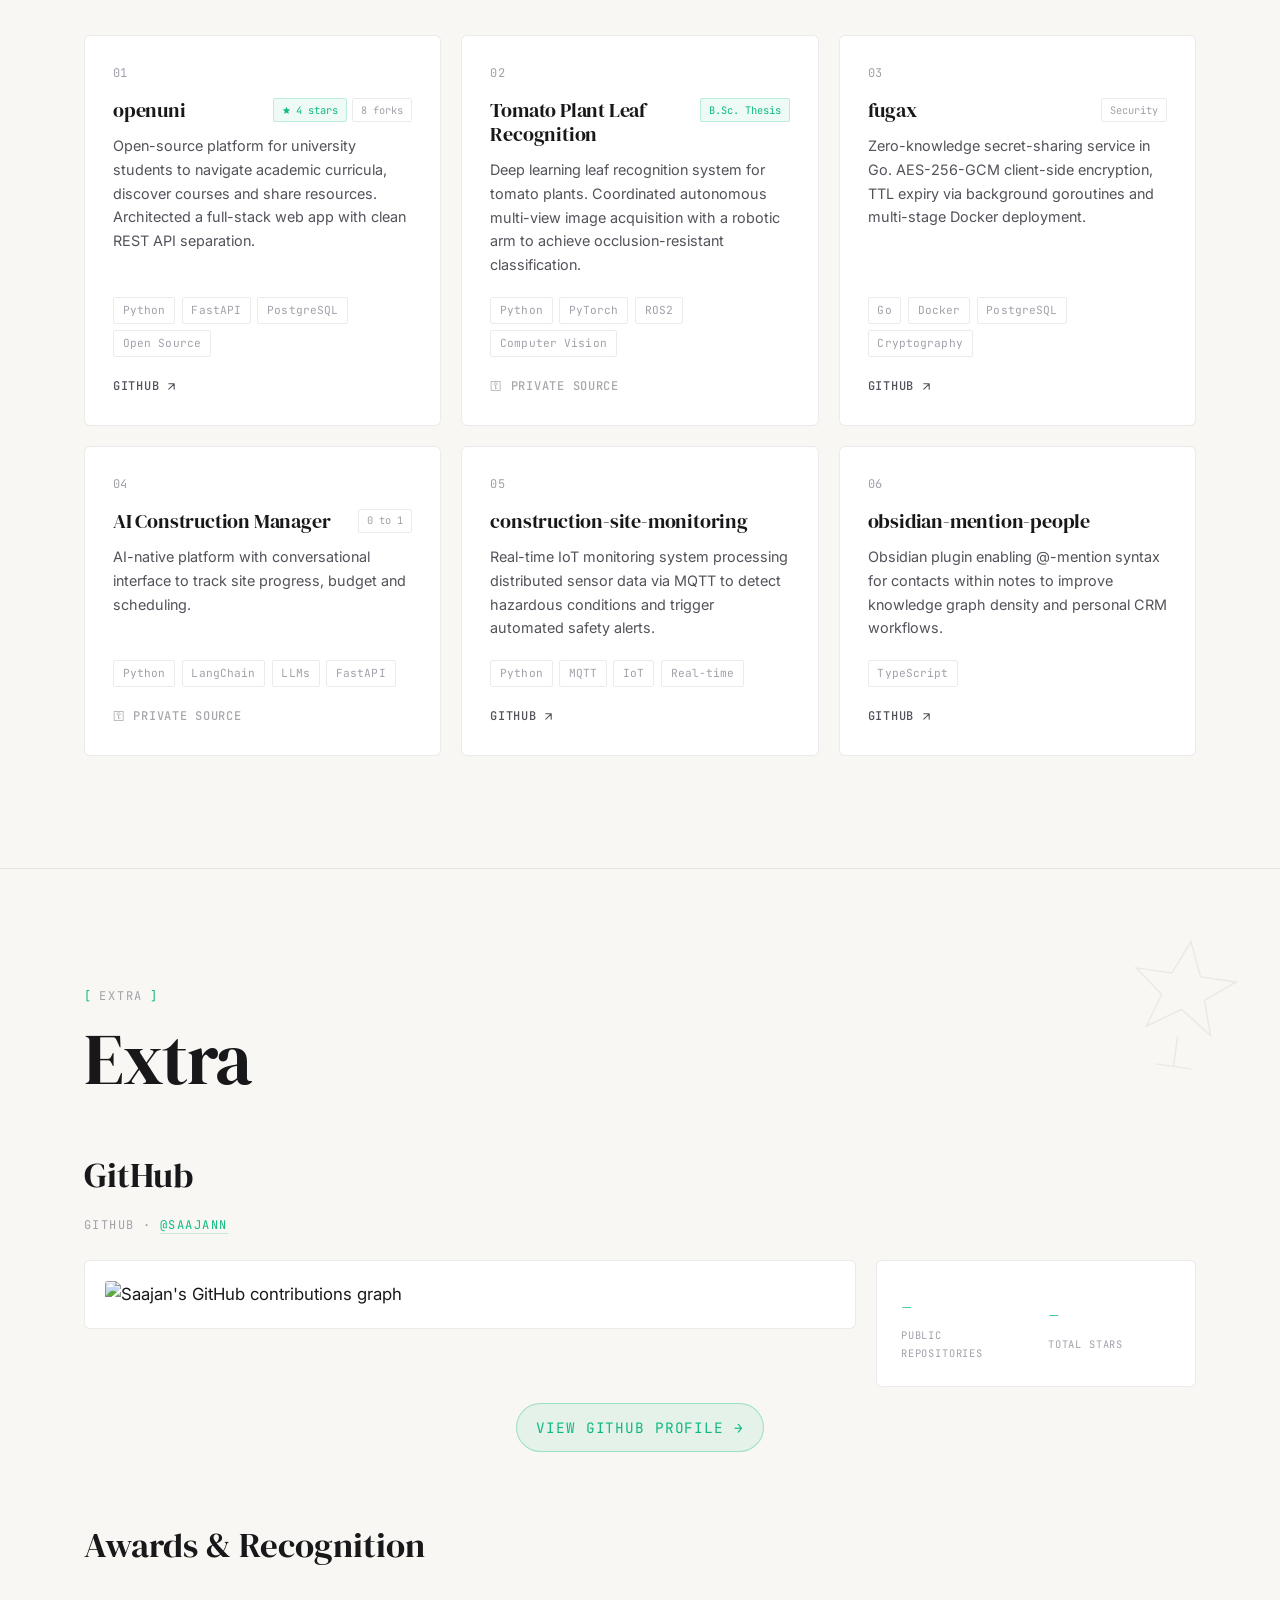
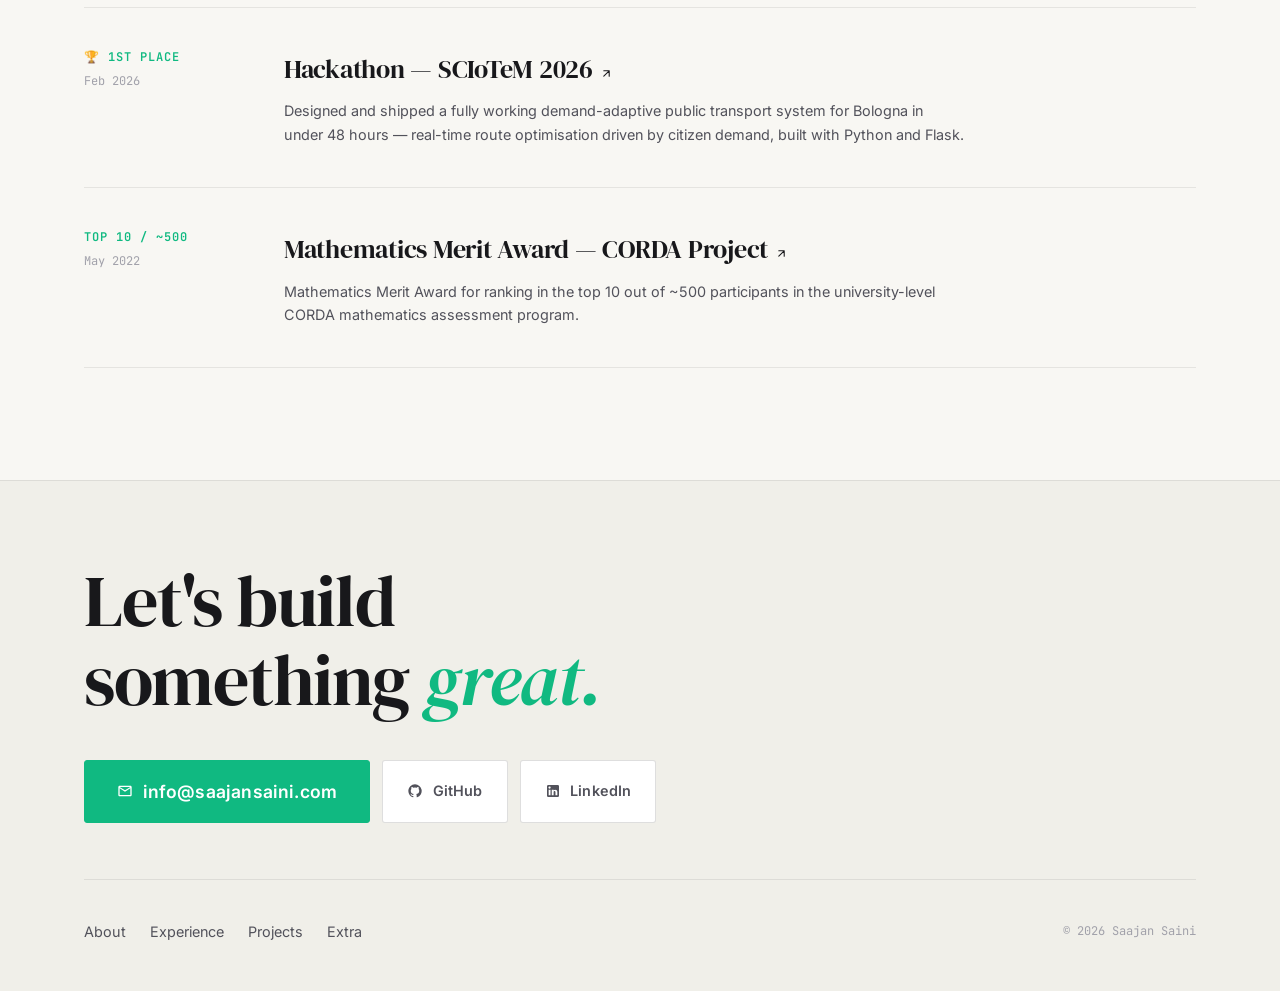
==== commit a31ce54e: "fix" ====
--- a/index.html
+++ b/index.html
@@ -60,7 +60,7 @@
   <nav class="nav" id="navbar">
     <div class="container nav__inner">
       <a href="#" class="nav__logo" data-i18n="nav.logo">
-        <span>//</span>&nbsp;saajann
+        <span>//</span>&nbsp;saajansaini.com
       </a>
       <div class="nav__links">
         <a href="#about"      data-i18n="nav.about">About</a>
@@ -541,7 +541,7 @@
             </div>
           </div>
         </div>
-        <div class="gh-meta-row" style="justify-content: flex-end;">
+        <div class="gh-meta-row">
           <a href="https://github.com/saajann" target="_blank" rel="noopener" class="gh-profile-link" data-i18n="extra.gh.view">
             View GitHub Profile →
           </a>
@@ -559,7 +559,7 @@
               <p class="award__date">Feb 2026</p>
             </div>
             <div>
-              <h3 class="award__title" data-i18n="award.sciote.title">Hackathon — SCIoTeM 2026</h3>
+              <h3 class="award__title" data-i18n="award.sciote.title"><a href="https://www.ltomantova.it/2026/02/23/i-vincitori-di-sciotem-2026/" target="_blank" rel="noopener">Hackathon — SCIoTeM 2026</a></h3>
               <p class="award__desc" data-i18n="award.sciote.desc">
                 Designed and shipped a fully working demand-adaptive public transport system for Bologna in under 48 hours — real-time route optimisation driven by citizen demand, built with Python and Flask.
               </p>
@@ -573,7 +573,7 @@
               <p class="award__date">May 2022</p>
             </div>
             <div>
-              <h3 class="award__title" data-i18n="award.corda.title">Mathematics Merit Award — CORDA Project</h3>
+              <h3 class="award__title" data-i18n="award.corda.title"><a href="https://www.unipr.it/notizie/progetto-corda-ecco-i-migliori-studenti-e-studentesse-del-2021-22" target="_blank" rel="noopener">Mathematics Merit Award — CORDA Project</a></h3>
               <p class="award__desc" data-i18n="award.corda.desc">
                 Mathematics Merit Award for ranking in the top 10 out of ~500 participants in the university-level CORDA mathematics assessment program.
               </p>
--- a/style.css
+++ b/style.css
@@ -709,11 +709,11 @@
 .gh-meta-row {
   display: flex;
   align-items: center;
-  justify-content: space-between;
+  justify-content: center;
   flex-wrap: wrap;
-  gap: 0.75rem;
+  gap: 1rem;
   margin-bottom: 3.5rem;
-  margin-top: 0.5rem;
+  margin-top: 1rem;
 }
 .gh-stat-pill {
   display: inline-flex;
@@ -735,13 +735,28 @@
 .gh-stat-pill strong { color: var(--text); }
 
 .gh-profile-link {
-  font-family: var(--font-mono);
-  font-size: var(--text-xs);
-  color: var(--green);
-  letter-spacing: 0.04em;
-  transition: opacity var(--dur-fast);
-}
-.gh-profile-link:hover { opacity: 0.7; }
+  display: inline-flex;
+  align-items: center;
+  gap: 0.55rem;
+  font-family: var(--font-mono);
+  font-size: var(--text-sm);
+  color: var(--green);
+  letter-spacing: 0.06em;
+  text-transform: uppercase;
+  text-decoration: none;
+  background: rgba(16, 185, 129, 0.08);
+  border: 1px solid rgba(16, 185, 129, 0.35);
+  border-radius: 999px;
+  padding: 0.75rem 1.2rem;
+  transition: transform var(--dur-fast), background var(--dur-fast), border-color var(--dur-fast), color var(--dur-fast), box-shadow var(--dur-fast);
+}
+.gh-profile-link:hover {
+  transform: translateY(-1px);
+  background: rgba(16, 185, 129, 0.14);
+  border-color: rgba(16, 185, 129, 0.55);
+  color: var(--text);
+  box-shadow: 0 8px 24px rgba(16, 185, 129, 0.12);
+}
 
 /* Awards list */
 .awards-list { display: flex; flex-direction: column; }
@@ -777,7 +792,24 @@
   letter-spacing: -0.01em;
   margin-bottom: 0.6rem;
 }
+.award__title a {
+  color: inherit;
+  text-decoration: none;
+}
+.award__title a::after {
+  content: '';
+  display: inline-block;
+  width: 13px;
+  height: 13px;
+  margin-left: 0.45rem;
+  vertical-align: -0.08em;
+  background-color: currentColor;
+  -webkit-mask: url("data:image/svg+xml,%3Csvg xmlns='http://www.w3.org/2000/svg' viewBox='0 0 24 24'%3E%3Cpath fill='none' stroke='%23000' stroke-linecap='round' stroke-linejoin='round' stroke-width='2' d='M7 17L17 7M17 7H7M17 7v10'/%3E%3C/svg%3E") center / contain no-repeat;
+  mask: url("data:image/svg+xml,%3Csvg xmlns='http://www.w3.org/2000/svg' viewBox='0 0 24 24'%3E%3Cpath fill='none' stroke='%23000' stroke-linecap='round' stroke-linejoin='round' stroke-width='2' d='M7 17L17 7M17 7H7M17 7v10'/%3E%3C/svg%3E") center / contain no-repeat;
+  transition: transform var(--dur-fast);
+}
 .award__title a:hover { color: var(--green); }
+.award__title a:hover::after { transform: translate(2px, -2px); }
 .award__desc {
   font-size: var(--text-sm);
   color: var(--text-dim);
